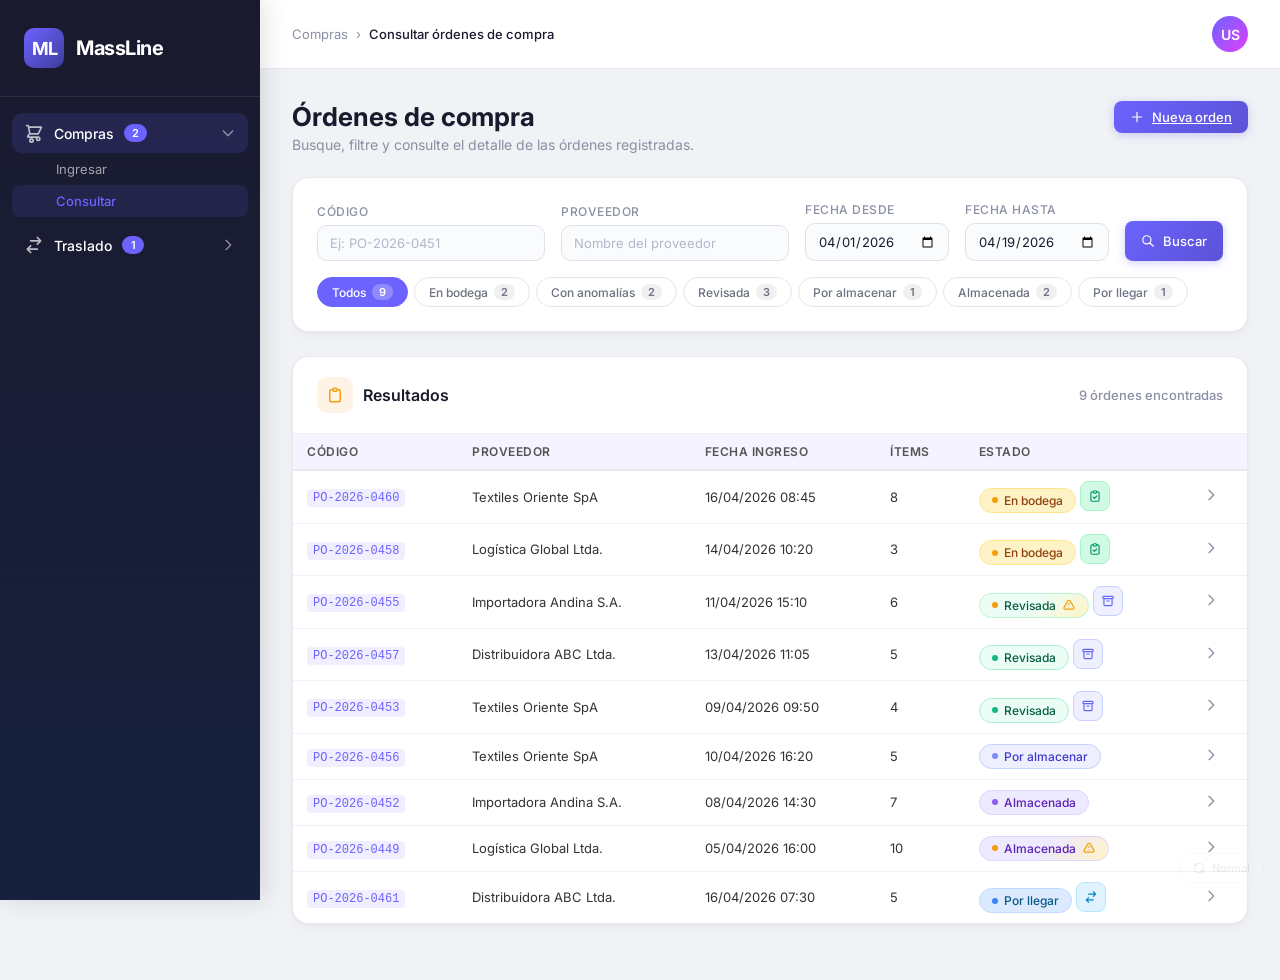
==== index.html @ 5949296c "historial y pequeñas actualizaciones" ====
﻿<!DOCTYPE html>
<html lang="es">
<head>
  <meta charset="UTF-8">
  <meta name="viewport" content="width=device-width, initial-scale=1.0">
  <title>MassLine — Consultar órdenes de compra</title>
  <link href="https://fonts.googleapis.com/css2?family=Inter:wght@400;500;600;700&display=swap" rel="stylesheet">
  <link rel="stylesheet" href="css/styles.css">
</head>
<body>

  <!-- ===== Sidebar ===== -->
  <aside class="sidebar">
    <div class="sidebar-logo">
      <div class="logo-icon">ML</div>
      <span class="logo-text">MassLine</span>
    </div>
    <nav class="sidebar-nav">
      <div class="nav-section open">
        <div class="nav-section-header active" onclick="toggleSection(this)">
          <div class="nav-section-left">
            <svg class="nav-icon" fill="none" stroke="currentColor" viewBox="0 0 24 24">
              <path stroke-linecap="round" stroke-linejoin="round" stroke-width="2"
                    d="M3 3h2l.4 2M7 13h10l4-8H5.4M7 13L5.4 5M7 13l-2.293 2.293c-.63.63-.184 1.707.707 1.707H17m0 0a2 2 0 100 4 2 2 0 000-4zm-8 2a2 2 0 100 4 2 2 0 000-4z"/>
            </svg>
            <span class="nav-label">Compras</span>
            <span class="nav-badge">2</span>
          </div>
          <svg class="nav-chevron" fill="none" stroke="currentColor" viewBox="0 0 24 24">
            <path stroke-linecap="round" stroke-linejoin="round" stroke-width="2" d="M9 5l7 7-7 7"/>
          </svg>
        </div>
        <div class="nav-submenu">
          <a href="ingreso_orden.html">Ingresar</a>
          <a href="index.html" class="active">Consultar</a>
        </div>
      </div>
      <div class="nav-section">
        <div class="nav-section-header" onclick="toggleSection(this)">
          <div class="nav-section-left">
            <svg class="nav-icon" fill="none" stroke="currentColor" viewBox="0 0 24 24">
              <path stroke-linecap="round" stroke-linejoin="round" stroke-width="2"
                    d="M8 7h12m0 0l-4-4m4 4l-4 4m0 6H4m0 0l4 4m-4-4l4-4"/>
            </svg>
            <span class="nav-label">Traslado</span>
            <span class="nav-badge">1</span>
          </div>
          <svg class="nav-chevron" fill="none" stroke="currentColor" viewBox="0 0 24 24">
            <path stroke-linecap="round" stroke-linejoin="round" stroke-width="2" d="M9 5l7 7-7 7"/>
          </svg>
        </div>
        <div class="nav-submenu">
          <a href="#">Crear</a>
          <a href="#">Consultar</a>
        </div>
      </div>
    </nav>
  </aside>

  <!-- ===== Main ===== -->
  <div class="main">
    <header class="topbar">
      <div class="breadcrumb">
        <a href="#">Compras</a>
        <span>›</span>
        <span class="current">Consultar órdenes de compra</span>
      </div>
      <div class="topbar-actions">
        <div class="avatar" title="Usuario">US</div>
      </div>
    </header>

    <div class="page-content">
      <div id="viewList">
        <div class="page-header">
          <div>
            <h1 class="page-title">Órdenes de compra</h1>
            <p class="page-subtitle">Busque, filtre y consulte el detalle de las órdenes registradas.</p>
          </div>
          <div class="page-header-actions">
            <a href="ingreso_orden.html" class="btn btn-primary btn-sm">
              <svg width="14" height="14" fill="none" stroke="currentColor" viewBox="0 0 24 24">
                <path stroke-linecap="round" stroke-linejoin="round" stroke-width="2" d="M12 4v16m8-8H4"/>
              </svg>
              Nueva orden
            </a>
          </div>
        </div>

        <!-- Búsqueda y filtros -->
        <div class="card">
          <div class="card-body">
            <div class="search-row">
              <div class="filter-group">
                <label class="filter-label">Código</label>
                <input type="text" class="filter-input" placeholder="Ej: PO-2026-0451">
              </div>
              <div class="filter-group">
                <label class="filter-label">Proveedor</label>
                <input type="text" class="filter-input" placeholder="Nombre del proveedor">
              </div>
              <div class="filter-group">
                <label class="filter-label">Fecha desde</label>
                <input type="date" class="filter-input" value="2026-04-01">
              </div>
              <div class="filter-group">
                <label class="filter-label">Fecha hasta</label>
                <input type="date" class="filter-input" value="2026-04-19">
              </div>
              <button class="btn btn-primary btn-sm" style="height:40px;">
                <svg width="14" height="14" fill="none" stroke="currentColor" viewBox="0 0 24 24">
                  <path stroke-linecap="round" stroke-linejoin="round" stroke-width="2" d="M21 21l-6-6m2-5a7 7 0 11-14 0 7 7 0 0114 0z"/>
                </svg>
                Buscar
              </button>
            </div>

            <!-- Filtros por estado -->
            <div class="estado-tabs">
              <button class="estado-tab active" onclick="setTab(this)">
                Todos <span class="tab-count">9</span>
              </button>
              <button class="estado-tab" onclick="setTab(this)">
                En bodega <span class="tab-count">2</span>
              </button>
              <button class="estado-tab" onclick="setTab(this)">
                Con anomalías <span class="tab-count">2</span>
              </button>
              <button class="estado-tab" onclick="setTab(this)">
                Revisada <span class="tab-count">3</span>
              </button>
              <button class="estado-tab" onclick="setTab(this)">
                Por almacenar <span class="tab-count">1</span>
              </button>
              <button class="estado-tab" onclick="setTab(this)">
                Almacenada <span class="tab-count">2</span>
              </button>
              <button class="estado-tab" onclick="setTab(this)">
                Por llegar <span class="tab-count">1</span>
              </button>
            </div>
          </div>
        </div>

        <!-- Tabla de órdenes (flujo normal) -->
        <div class="card" id="ordersTableCard">
          <div class="card-header">
            <div class="card-header-icon list">
              <svg width="18" height="18" fill="none" stroke="currentColor" viewBox="0 0 24 24">
                <path stroke-linecap="round" stroke-linejoin="round" stroke-width="2" d="M9 5H7a2 2 0 00-2 2v12a2 2 0 002 2h10a2 2 0 002-2V7a2 2 0 00-2-2h-2M9 5a2 2 0 002 2h2a2 2 0 002-2M9 5a2 2 0 012-2h2a2 2 0 012 2"/>
              </svg>
            </div>
            <h2>Resultados</h2>
            <span class="card-header-right">9 órdenes encontradas</span>
          </div>
          <div class="card-body" style="padding:0;">
            <div class="table-wrapper" style="border:none; border-radius:0;">
              <table class="data-table">
                <thead>
                  <tr>
                    <th>Código</th>
                    <th>Proveedor</th>
                    <th>Fecha ingreso</th>
                    <th>Ítems</th>
                    <th>Estado</th>
                    <th></th>
                  </tr>
                </thead>
                <tbody>
                  <!-- Prioridad 1: En bodega sin revisar -->
                  <tr onclick="goToDetail('PO-2026-0460','Textiles Oriente SpA','16/04/2026 08:45','en-bodega','En bodega','','','','','Externa')">
                    <td><code>PO-2026-0460</code></td>
                    <td>Textiles Oriente SpA</td>
                    <td>16/04/2026 08:45</td>
                    <td>8</td>
                    <td><span class="status-badge en-bodega"><span class="dot"></span> En bodega</span> <button class="btn-review" onclick="event.stopPropagation(); startReview('PO-2026-0460','Textiles Oriente SpA','8')"><svg width="14" height="14" fill="none" stroke="currentColor" viewBox="0 0 24 24"><path stroke-linecap="round" stroke-linejoin="round" stroke-width="2" d="M9 5H7a2 2 0 00-2 2v12a2 2 0 002 2h10a2 2 0 002-2V7a2 2 0 00-2-2h-2M9 5a2 2 0 002 2h2a2 2 0 002-2M9 5a2 2 0 012-2h2a2 2 0 012 2m-6 9l2 2 4-4"/></svg></button></td>
                    <td>
                      <svg width="16" height="16" fill="none" stroke="#8b8fa3" viewBox="0 0 24 24"><path stroke-linecap="round" stroke-linejoin="round" stroke-width="2" d="M9 5l7 7-7 7"/></svg>
                    </td>
                  </tr>
                  <tr onclick="goToDetail('PO-2026-0458','Logística Global Ltda.','14/04/2026 10:20','en-bodega','En bodega','','','','','Local')">
                    <td><code>PO-2026-0458</code></td>
                    <td>Logística Global Ltda.</td>
                    <td>14/04/2026 10:20</td>
                    <td>3</td>
                    <td><span class="status-badge en-bodega"><span class="dot"></span> En bodega</span> <button class="btn-review" onclick="event.stopPropagation(); startReview('PO-2026-0458','Logística Global Ltda.','3')"><svg width="14" height="14" fill="none" stroke="currentColor" viewBox="0 0 24 24"><path stroke-linecap="round" stroke-linejoin="round" stroke-width="2" d="M9 5H7a2 2 0 00-2 2v12a2 2 0 002 2h10a2 2 0 002-2V7a2 2 0 00-2-2h-2M9 5a2 2 0 002 2h2a2 2 0 002-2M9 5a2 2 0 012-2h2a2 2 0 012 2m-6 9l2 2 4-4"/></svg></button></td>
                    <td>
                      <svg width="16" height="16" fill="none" stroke="#8b8fa3" viewBox="0 0 24 24"><path stroke-linecap="round" stroke-linejoin="round" stroke-width="2" d="M9 5l7 7-7 7"/></svg>
                    </td>
                  </tr>
                  <!-- Prioridad 2: Revisada con anomalías -->
                  <tr onclick="goToDetail('PO-2026-0455','Importadora Andina S.A.','11/04/2026 15:10','revisada-anomalia','Revisada','Ana López','12/04/2026 10:40','','','Local')">
                    <td><code>PO-2026-0455</code></td>
                    <td>Importadora Andina S.A.</td>
                    <td>11/04/2026 15:10</td>
                    <td>6</td>
                    <td><span class="status-badge revisada-anomalia"><span class="dot"></span> Revisada <svg class="warning-icon" fill="none" stroke="currentColor" viewBox="0 0 24 24"><path stroke-linecap="round" stroke-linejoin="round" stroke-width="2" d="M12 9v2m0 4h.01m-6.938 4h13.856c1.54 0 2.502-1.667 1.732-2.5L13.732 4.5c-.77-.833-2.694-.833-3.464 0L3.34 16.5c-.77.833.192 2.5 1.732 2.5z"/></svg></span> <button class="btn-store" onclick="event.stopPropagation(); openStorageModal('PO-2026-0455','Importadora Andina S.A.','6','Local')"><svg width="14" height="14" fill="none" stroke="currentColor" viewBox="0 0 24 24"><path stroke-linecap="round" stroke-linejoin="round" stroke-width="2" d="M5 8h14M5 8a2 2 0 110-4h14a2 2 0 110 4M5 8v10a2 2 0 002 2h10a2 2 0 002-2V8m-9 4h4"/></svg></button></td>
                    <td>
                      <svg width="16" height="16" fill="none" stroke="#8b8fa3" viewBox="0 0 24 24"><path stroke-linecap="round" stroke-linejoin="round" stroke-width="2" d="M9 5l7 7-7 7"/></svg>
                    </td>
                  </tr>
                  <!-- Prioridad 3: Revisada -->
                  <tr onclick="goToDetail('PO-2026-0457','Distribuidora ABC Ltda.','13/04/2026 11:05','revisada','Revisada','Carlos Méndez','14/04/2026 09:30','','','Local')">
                    <td><code>PO-2026-0457</code></td>
                    <td>Distribuidora ABC Ltda.</td>
                    <td>13/04/2026 11:05</td>
                    <td>5</td>
                    <td><span class="status-badge revisada"><span class="dot"></span> Revisada</span> <button class="btn-store" onclick="event.stopPropagation(); openStorageModal('PO-2026-0457','Distribuidora ABC Ltda.','5','Local')"><svg width="14" height="14" fill="none" stroke="currentColor" viewBox="0 0 24 24"><path stroke-linecap="round" stroke-linejoin="round" stroke-width="2" d="M5 8h14M5 8a2 2 0 110-4h14a2 2 0 110 4M5 8v10a2 2 0 002 2h10a2 2 0 002-2V8m-9 4h4"/></svg></button></td>
                    <td>
                      <svg width="16" height="16" fill="none" stroke="#8b8fa3" viewBox="0 0 24 24"><path stroke-linecap="round" stroke-linejoin="round" stroke-width="2" d="M9 5l7 7-7 7"/></svg>
                    </td>
                  </tr>
                  <tr onclick="goToDetail('PO-2026-0453','Textiles Oriente SpA','09/04/2026 09:50','revisada','Revisada','Ana López','10/04/2026 14:15','','','Externa')">
                    <td><code>PO-2026-0453</code></td>
                    <td>Textiles Oriente SpA</td>
                    <td>09/04/2026 09:50</td>
                    <td>4</td>
                    <td><span class="status-badge revisada"><span class="dot"></span> Revisada</span> <button class="btn-store" onclick="event.stopPropagation(); openStorageModal('PO-2026-0453','Textiles Oriente SpA','4','Externa')"><svg width="14" height="14" fill="none" stroke="currentColor" viewBox="0 0 24 24"><path stroke-linecap="round" stroke-linejoin="round" stroke-width="2" d="M5 8h14M5 8a2 2 0 110-4h14a2 2 0 110 4M5 8v10a2 2 0 002 2h10a2 2 0 002-2V8m-9 4h4"/></svg></button></td>
                    <td>
                      <svg width="16" height="16" fill="none" stroke="#8b8fa3" viewBox="0 0 24 24"><path stroke-linecap="round" stroke-linejoin="round" stroke-width="2" d="M9 5l7 7-7 7"/></svg>
                    </td>
                  </tr>
                  <!-- Prioridad 3.5: Por almacenar -->
                  <tr onclick="goToDetail('PO-2026-0456','Textiles Oriente SpA','10/04/2026 16:20','por-almacenar','Por almacenar','Carlos Méndez','11/04/2026 09:00','Carlos Méndez','12/04/2026 10:30','Externa')">
                    <td><code>PO-2026-0456</code></td>
                    <td>Textiles Oriente SpA</td>
                    <td>10/04/2026 16:20</td>
                    <td>5</td>
                    <td><span class="status-badge por-almacenar"><span class="dot"></span> Por almacenar</span></td>
                    <td>
                      <svg width="16" height="16" fill="none" stroke="#8b8fa3" viewBox="0 0 24 24"><path stroke-linecap="round" stroke-linejoin="round" stroke-width="2" d="M9 5l7 7-7 7"/></svg>
                    </td>
                  </tr>
                  <!-- Prioridad 4: Almacenada -->
                  <tr onclick="goToDetail('PO-2026-0452','Importadora Andina S.A.','08/04/2026 14:30','almacenada','Almacenada','Carlos Méndez','09/04/2026 11:00','Carlos Méndez','10/04/2026 15:00','Externa')">
                    <td><code>PO-2026-0452</code></td>
                    <td>Importadora Andina S.A.</td>
                    <td>08/04/2026 14:30</td>
                    <td>7</td>
                    <td><span class="status-badge almacenada"><span class="dot"></span> Almacenada</span></td>
                    <td>
                      <svg width="16" height="16" fill="none" stroke="#8b8fa3" viewBox="0 0 24 24"><path stroke-linecap="round" stroke-linejoin="round" stroke-width="2" d="M9 5l7 7-7 7"/></svg>
                    </td>
                  </tr>
                  <tr onclick="goToDetail('PO-2026-0449','Logística Global Ltda.','05/04/2026 16:00','almacenada-anomalia','Almacenada','Ana López','06/04/2026 16:45','Ana López','07/04/2026 11:20','Local')">
                    <td><code>PO-2026-0449</code></td>
                    <td>Logística Global Ltda.</td>
                    <td>05/04/2026 16:00</td>
                    <td>10</td>
                    <td><span class="status-badge almacenada-anomalia"><span class="dot"></span> Almacenada <svg class="warning-icon" fill="none" stroke="currentColor" viewBox="0 0 24 24"><path stroke-linecap="round" stroke-linejoin="round" stroke-width="2" d="M12 9v2m0 4h.01m-6.938 4h13.856c1.54 0 2.502-1.667 1.732-2.5L13.732 4.5c-.77-.833-2.694-.833-3.464 0L3.34 16.5c-.77.833.192 2.5 1.732 2.5z"/></svg></span></td>
                    <td>
                      <svg width="16" height="16" fill="none" stroke="#8b8fa3" viewBox="0 0 24 24"><path stroke-linecap="round" stroke-linejoin="round" stroke-width="2" d="M9 5l7 7-7 7"/></svg>
                    </td>
                  </tr>
                  <!-- Por llegar (más baja prioridad) -->
                  <tr onclick="goToDetail('PO-2026-0461','Distribuidora ABC Ltda.','16/04/2026 07:30','ingresada','Por llegar','','','','','Local')">
                    <td><code>PO-2026-0461</code></td>
                    <td>Distribuidora ABC Ltda.</td>
                    <td>16/04/2026 07:30</td>
                    <td>5</td>
                    <td><span class="status-badge ingresada"><span class="dot"></span> Por llegar</span> <button class="btn-arrival" onclick="event.stopPropagation(); openArrivalModal('PO-2026-0461','Distribuidora ABC Ltda.','5')"><svg width="14" height="14" fill="none" stroke="currentColor" viewBox="0 0 24 24"><path stroke-linecap="round" stroke-linejoin="round" stroke-width="2" d="M8 7h12m0 0l-4-4m4 4l-4 4m0 6H4m0 0l4 4m-4-4l4-4"/></svg></button></td>
                    <td>
                      <svg width="16" height="16" fill="none" stroke="#8b8fa3" viewBox="0 0 24 24"><path stroke-linecap="round" stroke-linejoin="round" stroke-width="2" d="M9 5l7 7-7 7"/></svg>
                    </td>
                  </tr>
                </tbody>
              </table>
            </div>
          </div>
        </div>

        <!-- Estado vacío: No encontrada (flujo alterno 1) -->
        <div class="card" id="notFoundCard" style="display:none;">
          <div class="card-body">
            <div class="empty-state">
              <div class="empty-state-icon warning">
                <svg fill="none" stroke="currentColor" viewBox="0 0 24 24">
                  <path stroke-linecap="round" stroke-linejoin="round" stroke-width="2" d="M21 21l-6-6m2-5a7 7 0 11-14 0 7 7 0 0114 0z"/>
                </svg>
              </div>
              <h3>Orden de compra no encontrada</h3>
              <p>No se encontró ninguna orden de compra que coincida con los criterios de búsqueda ingresados. Verifique el código, proveedor o fecha e intente nuevamente.</p>
            </div>
          </div>
        </div>

        <!-- Estado vacío: Sin órdenes (flujo alterno 2) -->
        <div class="card" id="noOrdersCard" style="display:none;">
          <div class="card-body">
            <div class="empty-state">
              <div class="empty-state-icon">
                <svg fill="none" stroke="currentColor" viewBox="0 0 24 24">
                  <path stroke-linecap="round" stroke-linejoin="round" stroke-width="2" d="M9 5H7a2 2 0 00-2 2v12a2 2 0 002 2h10a2 2 0 002-2V7a2 2 0 00-2-2h-2M9 5a2 2 0 002 2h2a2 2 0 002-2M9 5a2 2 0 012-2h2a2 2 0 012 2"/>
                </svg>
              </div>
              <h3>No hay órdenes de compra disponibles</h3>
              <p>Aún no se han registrado órdenes de compra en el sistema. Ingrese una nueva orden para comenzar.</p>
            </div>
          </div>
        </div>

      </div>
    </div>
  </div>

  <!-- Modal: Registrar llegada a bodega -->
  <div class="modal-overlay" id="arrivalModal">
    <div class="modal">
      <div class="modal-header">
        <div class="modal-header-icon">
          <svg width="20" height="20" fill="none" stroke="currentColor" viewBox="0 0 24 24"><path stroke-linecap="round" stroke-linejoin="round" stroke-width="2" d="M8 7h12m0 0l-4-4m4 4l-4 4m0 6H4m0 0l4 4m-4-4l4-4"/></svg>
        </div>
        <div>
          <h3>Registrar llegada a bodega</h3>
          <p>Confirmar la recepción de la orden de compra</p>
        </div>
        <button class="modal-close" onclick="closeArrivalModal()">
          <svg width="18" height="18" fill="none" stroke="currentColor" viewBox="0 0 24 24"><path stroke-linecap="round" stroke-linejoin="round" stroke-width="2" d="M6 18L18 6M6 6l12 12"/></svg>
        </button>
      </div>
      <div class="modal-body">
        <div class="modal-summary">
          <div class="modal-summary-row">
            <span class="modal-summary-label">Orden</span>
            <span class="modal-summary-value" id="modalOrderCode">PO-2026-0461</span>
          </div>
          <div class="modal-summary-row">
            <span class="modal-summary-label">Proveedor</span>
            <span class="modal-summary-value" id="modalOrderProveedor">Distribuidora ABC Ltda.</span>
          </div>
          <div class="modal-summary-row">
            <span class="modal-summary-label">Ítems</span>
            <span class="modal-summary-value" id="modalOrderItems">5</span>
          </div>
        </div>
        <div class="modal-form-row">
          <div class="modal-form-group">
            <label class="modal-form-label">Fecha de llegada</label>
            <input type="text" class="modal-form-input" id="modalFecha" value="17/04/2026" readonly>
          </div>
          <div class="modal-form-group">
            <label class="modal-form-label">Hora</label>
            <input type="text" class="modal-form-input" id="modalHora" value="09:15" readonly>
          </div>
        </div>
        <div class="modal-form-group" style="margin-top:14px;">
          <label class="modal-form-label">Recibido por</label>
          <input type="text" class="modal-form-input" id="modalRecibidoPor" value="Usuario Sistema" readonly>
        </div>
      </div>
      <div class="modal-footer">
        <button class="btn-modal-cancel" onclick="closeArrivalModal()">Cancelar</button>
        <button class="btn-modal-confirm" onclick="confirmArrival()">
          <svg width="16" height="16" fill="none" stroke="currentColor" viewBox="0 0 24 24"><path stroke-linecap="round" stroke-linejoin="round" stroke-width="2" d="M5 13l4 4L19 7"/></svg>
          Confirmar llegada
        </button>
      </div>
    </div>
  </div>

  <!-- Modal: Confirmar almacenamiento -->
  <div class="modal-overlay" id="storageModal">
    <div class="modal">
      <div class="modal-header">
        <div class="modal-header-icon" style="background: linear-gradient(135deg, rgba(129,140,248,0.15), rgba(99,102,241,0.15)); color:#6366f1;">
          <svg width="20" height="20" fill="none" stroke="currentColor" viewBox="0 0 24 24"><path stroke-linecap="round" stroke-linejoin="round" stroke-width="2" d="M5 8h14M5 8a2 2 0 110-4h14a2 2 0 110 4M5 8v10a2 2 0 002 2h10a2 2 0 002-2V8m-9 4h4"/></svg>
        </div>
        <div>
          <h3>Confirmar almacenamiento</h3>
          <p>Revisar posiciones recomendadas y confirmar</p>
        </div>
        <button class="modal-close" onclick="closeStorageModal()">
          <svg width="18" height="18" fill="none" stroke="currentColor" viewBox="0 0 24 24"><path stroke-linecap="round" stroke-linejoin="round" stroke-width="2" d="M6 18L18 6M6 6l12 12"/></svg>
        </button>
      </div>
      <div class="modal-body">
        <div class="modal-summary">
          <div class="modal-summary-row">
            <span class="modal-summary-label">Orden</span>
            <span class="modal-summary-value" id="storageModalCode">—</span>
          </div>
          <div class="modal-summary-row">
            <span class="modal-summary-label">Proveedor</span>
            <span class="modal-summary-value" id="storageModalProveedor">—</span>
          </div>
          <div class="modal-summary-row">
            <span class="modal-summary-label">Tipo</span>
            <span class="modal-summary-value" id="storageModalTipo">—</span>
          </div>
          <div class="modal-summary-row">
            <span class="modal-summary-label">Ítems</span>
            <span class="modal-summary-value" id="storageModalItems">—</span>
          </div>
        </div>
        <div id="storageAnomaliesSection" style="display:none;"></div>
        <div class="storage-products" id="storageProductsList"></div>
      </div>
      <div class="modal-footer">
        <button class="btn-modal-cancel" onclick="closeStorageModal()">Cancelar</button>
        <button class="btn-modal-confirm" style="background: linear-gradient(135deg, #818cf8, #6366f1);" onclick="confirmStorage()">
          <svg width="16" height="16" fill="none" stroke="currentColor" viewBox="0 0 24 24"><path stroke-linecap="round" stroke-linejoin="round" stroke-width="2" d="M5 13l4 4L19 7"/></svg>
          Confirmar almacenamiento
        </button>
      </div>
    </div>
  </div>

  <!-- Photo lightbox -->
  <div class="photo-lightbox" id="photoLightbox" onclick="closePhotoLightbox()">
    <button class="photo-lightbox-close" onclick="closePhotoLightbox()">
      <svg width="20" height="20" fill="none" stroke="currentColor" viewBox="0 0 24 24"><path stroke-linecap="round" stroke-linejoin="round" stroke-width="2" d="M6 18L18 6M6 6l12 12"/></svg>
    </button>
    <img id="lightboxImg" src="" alt="Evidencia fotográfica" onclick="event.stopPropagation()">
  </div>

  <!-- Toast notification -->
  <div class="toast" id="arrivalToast">
    <div class="toast-icon">
      <svg width="18" height="18" fill="none" stroke="currentColor" viewBox="0 0 24 24"><path stroke-linecap="round" stroke-linejoin="round" stroke-width="2" d="M5 13l4 4L19 7"/></svg>
    </div>
    <div class="toast-content">
      <div class="toast-title">Llegada registrada</div>
      <div class="toast-message" id="toastMessage">La orden PO-2026-0461 fue registrada en bodega.</div>
    </div>
    <button class="toast-close" onclick="hideToast()">
      <svg width="14" height="14" fill="none" stroke="currentColor" viewBox="0 0 24 24"><path stroke-linecap="round" stroke-linejoin="round" stroke-width="2" d="M6 18L18 6M6 6l12 12"/></svg>
    </button>
  </div>

  <script src="js/data.js"></script>
  <script src="js/shared.js"></script>
  <script src="js/consulta_orden.js"></script>

  <!-- Botón oculto para alternar modo de simulación -->
  <button class="toggle-error-mode" id="btnToggleMode" onclick="toggleSimMode()" title="Modo: Normal (clic para cambiar)">
    <svg width="14" height="14" fill="none" stroke="currentColor" viewBox="0 0 24 24">
      <path stroke-linecap="round" stroke-linejoin="round" stroke-width="2" d="M4 4v5h.582m15.356 2A8.001 8.001 0 004.582 9m0 0H9m11 11v-5h-.581m0 0a8.003 8.003 0 01-15.357-2m15.357 2H15"/>
    </svg>
    <span class="mode-label">Normal</span>
  </button>
</body>
</html>
---- css/styles.css ----
/* ===== MassLine — Estilos compartidos ===== */

/* ===== Reset & Base ===== */
*,
*::before,
*::after {
    margin: 0;
    padding: 0;
    box-sizing: border-box;
}

body {
    font-family: 'Inter', system-ui, -apple-system, sans-serif;
    background: #f0f2f5;
    color: #1a1a2e;
    min-height: 100vh;
    display: flex;
}

/* ===== Sidebar ===== */
.sidebar {
    width: 260px;
    background: linear-gradient(180deg, #1a1a2e 0%, #16213e 100%);
    color: #fff;
    display: flex;
    flex-direction: column;
    min-height: 100vh;
    position: fixed;
    left: 0;
    top: 0;
    bottom: 0;
    z-index: 100;
    box-shadow: 4px 0 24px rgba(0, 0, 0, 0.12);
}

.sidebar-logo {
    padding: 28px 24px;
    border-bottom: 1px solid rgba(255, 255, 255, 0.08);
    display: flex;
    align-items: center;
    gap: 12px;
}

.sidebar-logo .logo-icon {
    width: 40px;
    height: 40px;
    background: linear-gradient(135deg, #6c63ff, #3f3d9e);
    border-radius: 10px;
    display: flex;
    align-items: center;
    justify-content: center;
    font-weight: 700;
    font-size: 18px;
    letter-spacing: -1px;
}

.sidebar-logo .logo-text {
    font-size: 20px;
    font-weight: 700;
    letter-spacing: -0.5px;
}

.sidebar-nav {
    flex: 1;
    padding: 16px 12px;
    overflow-y: auto;
}

.nav-section {
    margin-bottom: 8px;
}

.nav-section-header {
    display: flex;
    align-items: center;
    justify-content: space-between;
    padding: 10px 12px;
    border-radius: 10px;
    cursor: pointer;
    transition: background 0.2s;
    user-select: none;
}

.nav-section-header:hover {
    background: rgba(255, 255, 255, 0.06);
}

.nav-section-header.active {
    background: rgba(108, 99, 255, 0.15);
}

.nav-section-left {
    display: flex;
    align-items: center;
    gap: 10px;
}

.nav-icon {
    width: 20px;
    height: 20px;
    opacity: 0.7;
}

.nav-label {
    font-size: 14px;
    font-weight: 500;
}

.nav-badge {
    background: #6c63ff;
    color: #fff;
    font-size: 11px;
    font-weight: 600;
    padding: 2px 8px;
    border-radius: 12px;
    min-width: 22px;
    text-align: center;
}

.nav-chevron {
    width: 16px;
    height: 16px;
    transition: transform 0.3s ease;
    opacity: 0.5;
}

.nav-section.open .nav-chevron {
    transform: rotate(90deg);
}

.nav-submenu {
    max-height: 0;
    overflow: hidden;
    transition: max-height 0.3s ease;
}

.nav-section.open .nav-submenu {
    max-height: 200px;
}

.nav-submenu a {
    display: block;
    padding: 8px 12px 8px 44px;
    color: rgba(255, 255, 255, 0.6);
    text-decoration: none;
    font-size: 13px;
    border-radius: 8px;
    transition: all 0.2s;
}

.nav-submenu a:hover,
.nav-submenu a.active {
    color: #fff;
    background: rgba(108, 99, 255, 0.12);
}

.nav-submenu a.active {
    color: #6c63ff;
    font-weight: 500;
}

/* ===== Main Content ===== */
.main {
    margin-left: 260px;
    flex: 1;
    min-height: 100vh;
    display: flex;
    flex-direction: column;
}

/* ===== Top Bar ===== */
.topbar {
    background: #fff;
    padding: 16px 32px;
    display: flex;
    align-items: center;
    justify-content: space-between;
    border-bottom: 1px solid #e8e8ef;
    position: sticky;
    top: 0;
    z-index: 50;
}

.breadcrumb {
    display: flex;
    align-items: center;
    gap: 8px;
    font-size: 13px;
    color: #8b8fa3;
}

.breadcrumb a {
    color: #8b8fa3;
    text-decoration: none;
    transition: color 0.2s;
}

.breadcrumb a:hover {
    color: #6c63ff;
}

.breadcrumb .current {
    color: #1a1a2e;
    font-weight: 500;
}

.topbar-actions {
    display: flex;
    align-items: center;
    gap: 12px;
}

.avatar {
    width: 36px;
    height: 36px;
    border-radius: 50%;
    background: linear-gradient(135deg, #6c63ff, #e040fb);
    display: flex;
    align-items: center;
    justify-content: center;
    font-size: 14px;
    font-weight: 600;
    color: #fff;
    cursor: pointer;
}

/* ===== Page Content ===== */
.page-content {
    flex: 1;
    padding: 32px;
    max-width: 1100px;
    width: 100%;
}

.page-header {
    display: flex;
    align-items: flex-start;
    justify-content: space-between;
    margin-bottom: 24px;
}

.page-header-actions {
    display: flex;
    gap: 8px;
}

.page-title {
    font-size: 26px;
    font-weight: 700;
    color: #1a1a2e;
    margin-bottom: 4px;
}

.page-subtitle {
    font-size: 14px;
    color: #8b8fa3;
}

.page-content-narrow {
    max-width: 900px;
}

.page-content-narrow .page-subtitle {
    margin-bottom: 32px;
}

/* ===== Card ===== */
.card {
    background: #fff;
    border-radius: 16px;
    box-shadow: 0 1px 3px rgba(0, 0, 0, 0.04), 0 4px 12px rgba(0, 0, 0, 0.03);
    border: 1px solid #e8e8ef;
    margin-bottom: 24px;
    overflow: hidden;
}

.card-header {
    padding: 20px 24px;
    border-bottom: 1px solid #f0f0f5;
    display: flex;
    align-items: center;
    gap: 10px;
}

.card-header-icon {
    width: 36px;
    height: 36px;
    border-radius: 10px;
    display: flex;
    align-items: center;
    justify-content: center;
    font-size: 18px;
}

.card-header-icon.search {
    background: #eef0ff;
    color: #6c63ff;
}

.card-header-icon.list {
    background: #fff3e6;
    ;
    color: #f59e0b;
}

.card-header-icon.detail {
    background: #eef0ff;
    color: #6c63ff;
}

.card-header-icon.info {
    background: #eef0ff;
    color: #6c63ff;
}

.card-header-icon.docs {
    background: #fff3e6;
    color: #f59e0b;
}

.card-header-icon.email {
    background: #e8f5e9;
    color: #4caf50;
}

.card-header h2 {
    font-size: 16px;
    font-weight: 600;
    color: #1a1a2e;
}

.card-header-right {
    margin-left: auto;
    font-size: 13px;
    color: #8b8fa3;
    font-weight: 500;
}

.card-body {
    padding: 24px;
}

/* ===== Buttons ===== */
.btn {
    padding: 10px 24px;
    border-radius: 10px;
    font-size: 14px;
    font-weight: 500;
    font-family: inherit;
    cursor: pointer;
    transition: all 0.2s;
    border: none;
    display: inline-flex;
    align-items: center;
    gap: 8px;
}

.btn-secondary {
    background: #f0f0f5;
    color: #4a4a68;
}

.btn-secondary:hover {
    background: #e4e4ec;
}

.btn-primary {
    background: linear-gradient(135deg, #6c63ff, #5a52d5);
    color: #fff;
    box-shadow: 0 2px 8px rgba(108, 99, 255, 0.3);
}

.btn-primary:hover {
    background: linear-gradient(135deg, #5a52d5, #4840b0);
    box-shadow: 0 4px 16px rgba(108, 99, 255, 0.4);
    transform: translateY(-1px);
}

.btn-primary:active {
    transform: translateY(0);
}

.btn-primary:disabled {
    background: #c4c4d4;
    box-shadow: none;
    cursor: not-allowed;
    transform: none;
}

.btn-primary:disabled:hover {
    background: #c4c4d4;
    box-shadow: none;
    transform: none;
}

.btn-sm {
    padding: 8px 16px;
    font-size: 13px;
    border-radius: 8px;
}

/* ===== Search/Filters (consulta) ===== */
.search-row {
    display: grid;
    grid-template-columns: 1.2fr 1.2fr 1fr 1fr auto;
    gap: 16px;
    align-items: end;
}

.filter-group {
    display: flex;
    flex-direction: column;
    gap: 6px;
}

.filter-label {
    font-size: 12px;
    font-weight: 500;
    color: #8b8fa3;
    text-transform: uppercase;
    letter-spacing: 0.5px;
}

.filter-input {
    padding: 9px 12px;
    border: 1.5px solid #dfe1e8;
    border-radius: 10px;
    font-size: 13px;
    font-family: inherit;
    color: #1a1a2e;
    background: #fafbfd;
    transition: all 0.2s;
    outline: none;
}

.filter-input:hover {
    border-color: #b4b7c9;
}

.filter-input:focus {
    border-color: #6c63ff;
    background: #fff;
    box-shadow: 0 0 0 3px rgba(108, 99, 255, 0.1);
}

.filter-input::placeholder {
    color: #b4b7c9;
}

/* ===== Estado Tabs ===== */
.estado-tabs {
    display: flex;
    gap: 6px;
    margin-top: 16px;
    flex-wrap: wrap;
}

.estado-tab {
    padding: 6px 14px;
    border-radius: 8px;
    border: 1.5px solid #e4e4ec;
    border-radius: 20px;
    background: #fff;
    font-size: 12px;
    font-weight: 500;
    color: #6b7280;
    cursor: pointer;
    transition: all 0.2s;
    font-family: inherit;
    display: inline-flex;
    align-items: center;
    gap: 6px;
}

.estado-tab:hover {
    border-color: #6c63ff;
    color: #6c63ff;
}

.estado-tab.active {
    background: #6c63ff;
    color: #fff;
    border-color: #6c63ff;
}

.tab-count {
    font-size: 11px;
    font-weight: 600;
    background: rgba(0, 0, 0, 0.06);
    padding: 1px 7px;
    border-radius: 10px;
}

.estado-tab.active .tab-count {
    background: rgba(255, 255, 255, 0.25);
}

/* ===== Data Table ===== */
.table-wrapper {
    overflow-x: auto;
    border-radius: 8px;
    border: 1px solid #e8e8f0;
}

.data-table {
    width: 100%;
    border-collapse: collapse;
    font-size: 13px;
}

.data-table thead {
    background: #f4f3ff;
}

.data-table th {
    padding: 10px 14px;
    text-align: left;
    font-weight: 600;
    color: #555;
    font-size: 12px;
    text-transform: uppercase;
    letter-spacing: 0.5px;
    border-bottom: 2px solid #e8e8f0;
}

.data-table td {
    padding: 10px 14px;
    color: #333;
    border-bottom: 1px solid #f0f0f5;
}

.data-table tbody tr:hover {
    background: #fafaff;
}

.data-table tbody tr:last-child td {
    border-bottom: none;
}

.data-table code {
    background: #f0eeff;
    padding: 2px 6px;
    border-radius: 4px;
    font-size: 12px;
    color: #6c63ff;
}

.data-table code.code-ml {
    background: #fef2f2;
    color: #e11d48;
}

#ordersTableCard .data-table tbody tr {
    cursor: pointer;
    transition: background 0.15s;
}

#ordersTableCard .data-table tbody tr:hover {
    background: #f5f4ff;
}

/* ===== Status Badges ===== */
.status-badge {
    display: inline-flex;
    align-items: center;
    gap: 6px;
    padding: 4px 12px;
    border-radius: 20px;
    font-size: 12px;
    font-weight: 500;
    white-space: nowrap;
}

.status-badge .dot {
    width: 6px;
    height: 6px;
    border-radius: 50%;
    flex-shrink: 0;
}

/* En bodega */
.status-badge.en-bodega {
    background: #fef3c7;
    color: #92400e;
    border: 1px solid #fde68a;
}

.status-badge.en-bodega .dot {
    background: #f59e0b;
}

/* En revisión */
.status-badge.en-revision {
    background: #fef3c7;
    color: #92400e;
    border: 1.5px dashed #f59e0b;
    animation: pulse-review 2s infinite;
}

.status-badge.en-revision .dot {
    background: #f59e0b;
    animation: pulse 1s infinite;
}

@keyframes pulse {

    0%,
    100% {
        opacity: 0.4;
    }

    50% {
        opacity: 1;
    }
}

@keyframes pulse-review {

    0%,
    100% {
        box-shadow: 0 0 0 0 rgba(245, 158, 11, 0.3);
    }

    50% {
        box-shadow: 0 0 0 6px rgba(245, 158, 11, 0);
    }
}

/* Revisada */
.status-badge.revisada {
    background: #ecfdf5;
    color: #065f46;
    border: 1px solid #a7f3d0;
}

.status-badge.revisada .dot {
    background: #10b981;
}

/* Revisada con anomalía */
.status-badge.revisada-anomalia {
    background: linear-gradient(135deg, #ecfdf5 50%, #fef3c7 100%);
    color: #065f46;
    border: 1px solid #bbf7d0;
}

.status-badge.revisada-anomalia .dot {
    background: #f59e0b;
}

.status-badge.revisada-anomalia .warning-icon,
.status-badge.almacenada-anomalia .warning-icon,
.status-badge.por-almacenar-anomalia .warning-icon {
    width: 14px;
    height: 14px;
    color: #f59e0b;
}

/* Almacenada */
.status-badge.almacenada {
    background: #ede9fe;
    color: #5b21b6;
    border: 1px solid #ddd6fe;
}

.status-badge.almacenada .dot {
    background: #8b5cf6;
}

/* Almacenada con anomalía */
.status-badge.almacenada-anomalia {
    background: linear-gradient(135deg, #ede9fe 50%, #fef3c7 100%);
    color: #5b21b6;
    border: 1px solid #ddd6fe;
}

.status-badge.almacenada-anomalia .dot {
    background: #f59e0b;
}

/* Por almacenar */
.status-badge.por-almacenar {
    background: #eef0ff;
    color: #4338ca;
    border: 1px solid #c7d2fe;
}

.status-badge.por-almacenar .dot {
    background: #818cf8;
}

/* Por almacenar con anomalía */
.status-badge.por-almacenar-anomalia {
    background: linear-gradient(135deg, #eef0ff 50%, #fef3c7 100%);
    color: #4338ca;
    border: 1px solid #c7d2fe;
}

.status-badge.por-almacenar-anomalia .dot {
    background: #f59e0b;
}

/* Ingresada (Por llegar) */
.status-badge.ingresada {
    background: #dbeafe;
    color: #075985;
    border: 1px solid #bfdbfe;
}

.status-badge.ingresada .dot {
    background: #3b82f6;
}

/* ===== Detail View ===== */
.detail-header {
    display: flex;
    align-items: center;
    gap: 12px;
    margin-bottom: 24px;
    flex-wrap: wrap;
}

.detail-back {
    width: 36px;
    height: 36px;
    border-radius: 10px;
    border: 1.5px solid #e4e4ec;
    background: #fff;
    display: flex;
    align-items: center;
    justify-content: center;
    cursor: pointer;
    transition: all 0.2s;
    text-decoration: none;
    color: inherit;
}

.detail-back:hover {
    border-color: #6c63ff;
    color: #6c63ff;
}

.detail-title {
    font-size: 22px;
    font-weight: 700;
}

.detail-grid {
    display: grid;
    grid-template-columns: 1fr 1fr;
    gap: 20px;
}

.detail-field {
    display: flex;
    flex-direction: column;
    gap: 4px;
}

.detail-label {
    font-size: 12px;
    font-weight: 600;
    color: #8b8fa3;
    text-transform: uppercase;
    letter-spacing: 0.5px;
}

.detail-value {
    font-size: 15px;
    font-weight: 500;
    color: #1a1a2e;
}

.detail-section-title {
    font-size: 14px;
    font-weight: 600;
    color: #4a4a68;
    margin-bottom: 12px;
    display: flex;
    align-items: center;
    gap: 8px;
}

.item-count {
    background: #f0eeff;
    color: #6c63ff;
    font-size: 12px;
    font-weight: 600;
    padding: 2px 10px;
    border-radius: 12px;
}

/* ===== Empty States ===== */
.empty-state {
    text-align: center;
    padding: 48px 24px;
}

.empty-state-icon {
    width: 64px;
    height: 64px;
    margin: 0 auto 16px;
    background: #f0f0f5;
    border-radius: 16px;
    display: flex;
    align-items: center;
    justify-content: center;
}

.empty-state-icon svg {
    width: 28px;
    height: 28px;
    color: #8b8fa3;
}

.empty-state-icon.warning {
    background: #fef3c7;
}

.empty-state-icon.warning svg {
    color: #f59e0b;
}

.empty-state h3 {
    font-size: 16px;
    font-weight: 600;
    color: #1a1a2e;
    margin-bottom: 8px;
}

.empty-state p {
    font-size: 14px;
    color: #8b8fa3;
    max-width: 400px;
    margin: 0 auto;
    line-height: 1.6;
}

/* ===== Toggle Simulation Button ===== */
.toggle-error-mode {
    position: fixed;
    bottom: 16px;
    right: 16px;
    height: 32px;
    padding: 0 12px;
    border-radius: 16px;
    border: 2px solid #e5e7eb;
    background: #fff;
    cursor: pointer;
    display: flex;
    align-items: center;
    justify-content: center;
    gap: 6px;
    opacity: 0.12;
    transition: all 0.2s;
    z-index: 200;
    font-family: inherit;
    font-size: 11px;
    font-weight: 500;
    color: #6b7280;
}

.toggle-error-mode:hover {
    opacity: 1;
    box-shadow: 0 2px 12px rgba(0, 0, 0, 0.15);
}

.toggle-error-mode.mode-1 {
    border-color: #ef4444;
    background: #fef2f2;
    color: #991b1b;
    opacity: 0.5;
}

.toggle-error-mode.mode-2 {
    border-color: #f59e0b;
    background: #fffbeb;
    color: #92400e;
    opacity: 0.5;
}

.toggle-error-mode.mode-3 {
    border-color: #3b82f6;
    background: #eff6ff;
    color: #1e40af;
    opacity: 0.5;
}

.toggle-error-mode[class*="mode-"]:hover {
    opacity: 1;
}

/* ===== Action Buttons (arrival, review, store) ===== */
/* Registrar llegada */
.btn-arrival {
    width: 30px;
    height: 30px;
    border-radius: 8px;
    border: 1.5px solid #bae6fd;
    background: #e0f2fe;
    color: #0284c7;
    display: inline-flex;
    align-items: center;
    justify-content: center;
    cursor: pointer;
    transition: all 0.2s;
    position: relative;
}

.btn-arrival:hover {
    background: #0ea5e9;
    color: #fff;
    border-color: #0ea5e9;
    transform: translateY(-1px);
    box-shadow: 0 2px 8px rgba(14, 165, 233, 0.4);
}

.btn-arrival::after {
    content: 'Registrar llegada';
    position: absolute;
    bottom: calc(100% + 6px);
    left: 50%;
    transform: translateX(-50%);
    background: #1a1a2e;
    color: #fff;
    padding: 4px 10px;
    border-radius: 6px;
    font-size: 11px;
    white-space: nowrap;
    opacity: 0;
    pointer-events: none;
    transition: opacity 0.2s;
}

.btn-arrival:hover::after {
    opacity: 1;
}

.btn-arrival-lg {
    padding: 8px 16px;
    border-radius: 10px;
    border: 1.5px solid #bae6fd;
    background: #e0f2fe;
    color: #0284c7;
    font-size: 13px;
    font-weight: 600;
    font-family: inherit;
    display: inline-flex;
    align-items: center;
    gap: 8px;
    cursor: pointer;
    transition: all 0.2s;
}

.btn-arrival-lg:hover {
    background: #0ea5e9;
    color: #fff;
    border-color: #0ea5e9;
    box-shadow: 0 2px 8px rgba(14, 165, 233, 0.4);
    transform: translateY(-1px);
}

/* Iniciar revisión */
.btn-review {
    width: 30px;
    height: 30px;
    border-radius: 8px;
    border: 1.5px solid #a7f3d0;
    background: #d1fae5;
    color: #059669;
    display: inline-flex;
    align-items: center;
    justify-content: center;
    cursor: pointer;
    transition: all 0.2s;
    position: relative;
}

.btn-review:hover {
    background: #10b981;
    color: #fff;
    border-color: #10b981;
    transform: translateY(-1px);
    box-shadow: 0 2px 8px rgba(16, 185, 129, 0.4);
}

.btn-review::after {
    content: 'Iniciar revisión';
    position: absolute;
    bottom: calc(100% + 6px);
    left: 50%;
    transform: translateX(-50%);
    background: #1a1a2e;
    color: #fff;
    padding: 4px 10px;
    border-radius: 6px;
    font-size: 11px;
    white-space: nowrap;
    opacity: 0;
    pointer-events: none;
    transition: opacity 0.2s;
}

.btn-review:hover::after {
    opacity: 1;
}

.btn-review-lg {
    padding: 8px 16px;
    border-radius: 10px;
    border: 1.5px solid #a7f3d0;
    background: #d1fae5;
    color: #059669;
    font-size: 13px;
    font-weight: 600;
    font-family: inherit;
    display: inline-flex;
    align-items: center;
    gap: 8px;
    cursor: pointer;
    transition: all 0.2s;
}

.btn-review-lg:hover {
    background: #10b981;
    color: #fff;
    border-color: #10b981;
    box-shadow: 0 2px 8px rgba(16, 185, 129, 0.4);
    transform: translateY(-1px);
}

/* Almacenar */
.btn-store {
    width: 30px;
    height: 30px;
    border-radius: 8px;
    border: 1.5px solid #c7d2fe;
    background: #eef0ff;
    color: #6366f1;
    display: inline-flex;
    align-items: center;
    justify-content: center;
    cursor: pointer;
    transition: all 0.2s;
    position: relative;
}

.btn-store:hover {
    background: #818cf8;
    color: #fff;
    border-color: #818cf8;
    transform: translateY(-1px);
    box-shadow: 0 2px 8px rgba(129, 140, 248, 0.4);
}

.btn-store::after {
    content: 'Almacenar';
    position: absolute;
    bottom: calc(100% + 6px);
    left: 50%;
    transform: translateX(-50%);
    background: #1a1a2e;
    color: #fff;
    padding: 4px 10px;
    border-radius: 6px;
    font-size: 11px;
    white-space: nowrap;
    opacity: 0;
    pointer-events: none;
    transition: opacity 0.2s;
}

.btn-store:hover::after {
    opacity: 1;
}

.btn-store-lg {
    padding: 8px 16px;
    border-radius: 10px;
    border: 1.5px solid #c7d2fe;
    background: #eef0ff;
    color: #4338ca;
    font-size: 13px;
    font-weight: 600;
    font-family: inherit;
    display: inline-flex;
    align-items: center;
    gap: 8px;
    cursor: pointer;
    transition: all 0.2s;
}

.btn-store-lg:hover {
    background: #6366f1;
    color: #fff;
    border-color: #6366f1;
    box-shadow: 0 2px 8px rgba(99, 102, 241, 0.4);
    transform: translateY(-1px);
}

.btn-edit-review-lg {
    padding: 8px 16px;
    border-radius: 10px;
    border: 1.5px solid #fde68a;
    background: #fefce8;
    color: #92400e;
    font-size: 13px;
    font-weight: 600;
    font-family: inherit;
    display: inline-flex;
    align-items: center;
    gap: 8px;
    cursor: pointer;
    transition: all 0.2s;
}

.btn-edit-review-lg:hover {
    background: #f59e0b;
    color: #fff;
    border-color: #f59e0b;
    box-shadow: 0 2px 8px rgba(245, 158, 11, 0.4);
    transform: translateY(-1px);
}

/* ===== Modal ===== */
.modal-overlay {
    position: fixed;
    inset: 0;
    background: rgba(0, 0, 0, 0.4);
    backdrop-filter: blur(4px);
    display: flex;
    align-items: center;
    justify-content: center;
    z-index: 1000;
    opacity: 0;
    pointer-events: none;
    transition: opacity 0.3s;
}

.modal-overlay.active {
    opacity: 1;
    pointer-events: auto;
}

.modal {
    background: #fff;
    border-radius: 16px;
    box-shadow: 0 20px 60px rgba(0, 0, 0, 0.15);
    width: 90%;
    max-width: 480px;
    max-height: 90vh;
    display: flex;
    flex-direction: column;
    transform: translateY(20px) scale(0.97);
    transition: transform 0.25s ease;
}

.modal-overlay.active .modal {
    transform: translateY(0) scale(1);
}

.modal-header {
    padding: 20px 24px;
    border-bottom: 1px solid #f0f0f5;
    display: flex;
    align-items: center;
    gap: 12px;
}

.modal-header-icon {
    width: 40px;
    height: 40px;
    border-radius: 10px;
    background: linear-gradient(135deg, rgba(14, 165, 233, 0.15), rgba(2, 132, 199, 0.15));
    color: #0284c7;
    display: flex;
    align-items: center;
    justify-content: center;
    flex-shrink: 0;
}

.modal-header h3 {
    font-size: 16px;
    font-weight: 600;
    color: #1a1a2e;
}

.modal-header p {
    font-size: 13px;
    color: #8b8fa3;
    margin-top: 2px;
}

.modal-close {
    margin-left: auto;
    width: 32px;
    height: 32px;
    border-radius: 8px;
    border: none;
    background: transparent;
    cursor: pointer;
    display: flex;
    align-items: center;
    justify-content: center;
    color: #8b8fa3;
    transition: all 0.2s;
}

.modal-close:hover {
    background: #f0f0f5;
    color: #1a1a2e;
}

.modal-body {
    padding: 24px;
    overflow-y: auto;
    flex: 1;
}

.modal-summary {
    display: flex;
    flex-direction: column;
    gap: 10px;
    padding: 16px;
    background: #f8f7ff;
    border-radius: 10px;
    margin-bottom: 20px;
}

.modal-summary-row {
    display: flex;
    justify-content: space-between;
    align-items: center;
}

.modal-summary-label {
    font-size: 13px;
    color: #8b8fa3;
}

.modal-summary-value {
    font-size: 13px;
    font-weight: 600;
    color: #1a1a2e;
}

.modal-form-row {
    display: grid;
    grid-template-columns: 1fr 1fr;
    gap: 12px;
}

.modal-form-group {
    display: flex;
    flex-direction: column;
    gap: 6px;
}

.modal-form-label {
    font-size: 12px;
    font-weight: 500;
    color: #8b8fa3;
}

.modal-form-input {
    padding: 8px 12px;
    border: 1.5px solid #e4e4ec;
    border-radius: 8px;
    font-size: 13px;
    font-family: inherit;
    color: #1a1a2e;
    background: #f8f7ff;
}

.modal-footer {
    padding: 16px 24px;
    border-top: 1px solid #f0f0f5;
    display: flex;
    justify-content: flex-end;
    align-items: center;
    gap: 8px;
    flex-wrap: wrap;
}

.btn-modal-cancel {
    padding: 8px 20px;
    border-radius: 8px;
    border: 1.5px solid #e4e4ec;
    background: #fff;
    color: #4a4a68;
    font-size: 13px;
    font-weight: 500;
    font-family: inherit;
    cursor: pointer;
    transition: all 0.2s;
}

.btn-modal-cancel:hover {
    background: #f0f0f5;
}

.btn-modal-confirm {
    padding: 8px 20px;
    border-radius: 8px;
    border: none;
    background: linear-gradient(135deg, #0ea5e9, #0284c7);
    color: #fff;
    font-size: 13px;
    font-weight: 600;
    font-family: inherit;
    cursor: pointer;
    display: flex;
    align-items: center;
    gap: 6px;
    transition: all 0.2s;
}

.btn-modal-confirm:hover {
    box-shadow: 0 4px 12px rgba(14, 165, 233, 0.4);
    transform: translateY(-1px);
}

.btn-modal-confirm:disabled:hover {
    box-shadow: none;
    transform: none;
}

.storage-blocked-msg {
    display: flex;
    align-items: center;
    gap: 6px;
    font-size: 12px;
    font-weight: 500;
    color: #92400e;
    background: #fefce8;
    border: 1px solid #fde68a;
    border-radius: 8px;
    padding: 8px 12px;
    width: 100%;
    order: -1;
}

/* ===== Toast ===== */
.toast {
    position: fixed;
    top: 24px;
    right: 24px;
    background: #fff;
    border-radius: 12px;
    box-shadow: 0 8px 30px rgba(0, 0, 0, 0.12);
    border: 1px solid #e8e8ef;
    padding: 14px 18px;
    display: flex;
    align-items: center;
    gap: 12px;
    z-index: 2000;
    transform: translateX(120%);
    transition: transform 0.4s ease;
    max-width: 400px;
}

.toast.show {
    transform: translateX(0);
}

.toast-icon {
    width: 32px;
    height: 32px;
    border-radius: 8px;
    background: #d1fae5;
    color: #059669;
    display: flex;
    align-items: center;
    justify-content: center;
    flex-shrink: 0;
}

.toast-content {
    flex: 1;
}

.toast-title {
    font-size: 13px;
    font-weight: 600;
    color: #1a1a2e;
}

.toast-message {
    font-size: 12px;
    color: #8b8fa3;
    margin-top: 2px;
}

.toast-close {
    background: none;
    border: none;
    cursor: pointer;
    color: #8b8fa3;
    padding: 4px;
    display: flex;
    align-items: center;
    justify-content: center;
    border-radius: 4px;
    transition: all 0.2s;
}

.toast-close:hover {
    background: #f0f0f5;
    color: #1a1a2e;
}

/* ===== Storage Modal ===== */
.storage-products {
    margin-top: 14px;
}

.storage-product-item {
    border: 1.5px solid #e2e4e9;
    border-radius: 10px;
    margin-bottom: 10px;
    overflow: hidden;
}

.storage-product-header {
    display: flex;
    align-items: center;
    gap: 10px;
    padding: 10px 14px;
    background: #f8f9fb;
    font-size: 13px;
}

.storage-product-code {
    font-weight: 600;
    color: #6c63ff;
    background: #ede9fe;
    padding: 2px 8px;
    border-radius: 5px;
    font-size: 11.5px;
}

.storage-product-code.ml-code-badge {
    color: #92400e;
    background: #fefce8;
    border: 1px solid #fde68a;
}

code.ml-code-badge {
    color: #92400e;
    background: #fefce8;
    border: 1px solid #fde68a;
    padding: 2px 8px;
    border-radius: 6px;
    font-size: 12px;
    font-weight: 600;
}

.storage-product-ml-desc {
    font-size: 12px;
    color: #78350f;
    font-weight: 500;
    background: #fffbeb;
    padding: 1px 7px;
    border-radius: 4px;
}

.storage-product-name {
    color: #1a1a2e;
    font-weight: 500;
    flex: 1;
}

.storage-product-qty {
    color: #6b7280;
    font-size: 12px;
}

.storage-box-list {
    padding: 8px 14px;
}

.storage-box-row {
    display: flex;
    align-items: center;
    gap: 10px;
    padding: 6px 0;
    font-size: 12.5px;
    border-bottom: 1px solid #f1f5f9;
}

.storage-box-row:last-child {
    border-bottom: none;
}

.storage-box-code {
    font-weight: 600;
    color: #6c63ff;
    background: #ede9fe;
    padding: 2px 8px;
    border-radius: 4px;
    font-size: 11px;
    min-width: 70px;
    text-align: center;
}

.storage-box-qty {
    color: #374151;
    min-width: 60px;
}

.storage-box-size {
    font-size: 11px;
    font-weight: 500;
    padding: 2px 8px;
    border-radius: 4px;
    min-width: 65px;
    text-align: center;
}

.box-size-pequeño {
    background: #dbeafe;
    color: #1e40af;
}

.box-size-mediano {
    background: #fef3c7;
    color: #92400e;
}

.box-size-grande {
    background: #fee2e2;
    color: #991b1b;
}

.storage-box-position {
    margin-left: auto;
    display: inline-flex;
    align-items: center;
    gap: 5px;
    background: #f0fdf4;
    border: 1px solid #bbf7d0;
    color: #166534;
    padding: 3px 10px;
    border-radius: 6px;
    font-size: 11.5px;
    font-weight: 600;
}

.storage-box-position svg {
    flex-shrink: 0;
}

.storage-no-boxes {
    padding: 8px 14px;
    font-size: 12px;
    color: #9ca3af;
    font-style: italic;
}

/* ===== Storage anomalies section ===== */
.storage-anomalies-section {
    margin-top: 18px;
    border: 1.5px solid #fde68a;
    border-radius: 10px;
    overflow: hidden;
}

.storage-anomalies-header {
    display: flex;
    align-items: center;
    gap: 8px;
    padding: 10px 14px;
    background: #fffbeb;
    font-size: 13px;
    font-weight: 600;
    color: #92400e;
}

.storage-anomalies-header svg {
    flex-shrink: 0;
}

.storage-anomaly-item {
    display: flex;
    align-items: flex-start;
    gap: 10px;
    padding: 10px 14px;
    border-top: 1px solid #fef3c7;
    font-size: 12.5px;
}

.storage-anomaly-item:last-child {
    border-bottom: none;
}

.storage-anomaly-severity {
    padding: 2px 8px;
    border-radius: 5px;
    font-size: 11px;
    font-weight: 600;
    white-space: nowrap;
    flex-shrink: 0;
}

.storage-anomaly-severity.leve {
    background: #f0f9ff;
    color: #075985;
}

.storage-anomaly-severity.moderada {
    background: #fef3c7;
    color: #92400e;
}

.storage-anomaly-severity.grave {
    background: #fee2e2;
    color: #991b1b;
}

.storage-anomaly-product {
    flex: 1;
}

.storage-anomaly-product-name {
    font-weight: 600;
    color: #1a1a2e;
}

.storage-anomaly-desc {
    color: #6b7280;
    margin-top: 3px;
    line-height: 1.4;
}

.storage-anomaly-stats {
    display: flex;
    gap: 12px;
    flex-shrink: 0;
    font-size: 11.5px;
    color: #6b7280;
    flex-wrap: wrap;
    align-items: center;
}

.storage-anomaly-stat {
    display: flex;
    align-items: center;
    gap: 4px;
}

.storage-anomaly-stat.faltante {
    color: #d97706;
}

.storage-anomaly-stat.danado {
    color: #dc2626;
}

.storage-anomaly-photos {
    display: flex;
    gap: 6px;
    margin-top: 6px;
}

.storage-anomaly-photo-thumb {
    width: 40px;
    height: 40px;
    border-radius: 6px;
    overflow: hidden;
    border: 1.5px solid #e2e4e9;
    cursor: pointer;
    transition: all 0.15s;
}

.storage-anomaly-photo-thumb:hover {
    border-color: #6c63ff;
    box-shadow: 0 2px 8px rgba(108, 99, 255, 0.25);
    transform: scale(1.08);
}

.storage-anomaly-photo-thumb img {
    width: 100%;
    height: 100%;
    object-fit: cover;
}

.storage-anomaly-photo-btn {
    display: inline-flex;
    align-items: center;
    gap: 4px;
    padding: 3px 8px;
    border-radius: 5px;
    border: 1px solid #e2e4e9;
    background: #f8f9fb;
    color: #6b7280;
    font-size: 11px;
    font-family: inherit;
    cursor: pointer;
    transition: all 0.15s;
}

.storage-anomaly-photo-btn:hover {
    background: #ede9fe;
    border-color: #6c63ff;
    color: #6c63ff;
}

/* ===== Review Table ===== */
.review-table th:nth-child(5),
.review-table th:nth-child(6) {
    text-align: center;
}

.review-table td:nth-child(5),
.review-table td:nth-child(6) {
    text-align: center;
}

.qty-input,
.dmg-input {
    width: 80px;
    padding: 6px 10px;
    border: 1.5px solid #dfe1e8;
    border-radius: 6px;
    font-size: 13px;
    font-family: inherit;
    text-align: center;
    outline: none;
    transition: all 0.2s;
    background: #fff;
}

.qty-input:focus,
.dmg-input:focus {
    border-color: #6c63ff;
    box-shadow: 0 0 0 3px rgba(108, 99, 255, 0.1);
}

.qty-input.mismatch {
    border-color: #f59e0b;
    background: #fffbeb;
    color: #92400e;
}

.dmg-input {
    width: 60px;
}

.dmg-input.has-damaged {
    border-color: #ef4444;
    background: #fef2f2;
    color: #991b1b;
    font-weight: 600;
}

.review-status {
    display: inline-flex;
    align-items: center;
    gap: 4px;
    padding: 3px 10px;
    border-radius: 6px;
    font-size: 12px;
    font-weight: 600;
    white-space: nowrap;
}

.review-status.ok {
    background: #d1fae5;
    color: #059669;
}

.review-status.pending {
    background: #f3f4f6;
    color: #9ca3af;
}

.review-status.anomaly {
    background: #fef3c7;
    color: #92400e;
}

/* ===== Anomaly Panel (inline) ===== */
.anomaly-panel {
    background: #fffbf0;
    border: 1px solid #fde68a;
    border-radius: 10px;
    padding: 16px;
    margin: 8px 0;
}

.anomaly-panel-header {
    display: flex;
    align-items: center;
    justify-content: space-between;
    margin-bottom: 12px;
}

.anomaly-panel-title {
    font-size: 13px;
    font-weight: 600;
    color: #92400e;
    display: flex;
    align-items: center;
    gap: 6px;
}

.anomaly-panel-close {
    width: 24px;
    height: 24px;
    border: none;
    background: transparent;
    cursor: pointer;
    color: #92400e;
    display: flex;
    align-items: center;
    justify-content: center;
    border-radius: 4px;
}

.anomaly-panel-close:hover {
    background: rgba(0, 0, 0, 0.05);
}

.anomaly-summary {
    display: flex;
    gap: 16px;
    margin-bottom: 14px;
    padding: 8px 12px;
    background: rgba(245, 158, 11, 0.08);
    border-radius: 8px;
}

.summary-item {
    font-size: 12px;
    color: #92400e;
}

.anomaly-form-row {
    display: flex;
    gap: 12px;
    margin-bottom: 12px;
}

.anomaly-form-group {
    display: flex;
    flex-direction: column;
    gap: 6px;
    flex: 1;
}

.anomaly-form-group label {
    font-size: 12px;
    font-weight: 500;
    color: #92400e;
}

.anomaly-form-group textarea {
    padding: 8px 12px;
    border: 1.5px solid #fde68a;
    border-radius: 8px;
    font-size: 13px;
    font-family: inherit;
    resize: vertical;
    min-height: 60px;
    outline: none;
    transition: all 0.2s;
}

.anomaly-form-group textarea:focus {
    border-color: #f59e0b;
    box-shadow: 0 0 0 3px rgba(245, 158, 11, 0.1);
}

/* Severity chips */
.severity-chips {
    display: flex;
    gap: 6px;
}

.severity-chip {
    padding: 4px 12px;
    border-radius: 6px;
    font-size: 12px;
    font-weight: 500;
    border: 1.5px solid #e5e7eb;
    background: #fff;
    cursor: pointer;
    font-family: inherit;
    transition: all 0.2s;
}

.severity-chip.leve {
    border-color: #fde68a;
    color: #92400e;
}

.severity-chip.moderada {
    border-color: #fed7aa;
    color: #9a3412;
}

.severity-chip.grave {
    border-color: #fecaca;
    color: #991b1b;
}

.severity-chip.selected.leve {
    background: #fef3c7;
    border-color: #f59e0b;
}

.severity-chip.selected.moderada {
    background: #ffedd5;
    border-color: #f97316;
}

.severity-chip.selected.grave {
    background: #fee2e2;
    border-color: #ef4444;
}

.anomaly-actions {
    display: flex;
    gap: 8px;
    margin-top: 4px;
}

.btn-register-anomaly {
    padding: 6px 14px;
    border-radius: 6px;
    border: none;
    background: #f59e0b;
    color: #fff;
    font-size: 12px;
    font-weight: 600;
    font-family: inherit;
    cursor: pointer;
    display: flex;
    align-items: center;
    gap: 6px;
    transition: all 0.2s;
}

.btn-register-anomaly:hover {
    background: #d97706;
}

.btn-delete-anomaly {
    padding: 6px 14px;
    border-radius: 6px;
    border: 1.5px solid #fecaca;
    background: #fff;
    color: #ef4444;
    font-size: 12px;
    font-weight: 600;
    font-family: inherit;
    cursor: pointer;
    display: flex;
    align-items: center;
    gap: 6px;
    transition: all 0.2s;
}

.btn-delete-anomaly:hover {
    background: #fef2f2;
}

/* Upload zone small (anomaly photos) */
.upload-zone-sm {
    display: inline-flex;
    align-items: center;
    gap: 6px;
    padding: 6px 14px;
    border: 1.5px dashed #fde68a;
    border-radius: 8px;
    background: #fffbf0;
    cursor: pointer;
    font-size: 12px;
    color: #92400e;
    transition: all 0.2s;
}

.upload-zone-sm:hover {
    border-color: #f59e0b;
    background: #fef3c7;
}

.photo-gallery {
    display: flex;
    gap: 6px;
    flex-wrap: wrap;
    margin-top: 8px;
}

.photo-thumb {
    width: 52px;
    height: 52px;
    border-radius: 6px;
    overflow: hidden;
    position: relative;
    border: 1px solid #e5e7eb;
}

.photo-thumb img {
    width: 100%;
    height: 100%;
    object-fit: cover;
}

.photo-thumb-remove {
    position: absolute;
    top: 2px;
    right: 2px;
    width: 16px;
    height: 16px;
    border-radius: 50%;
    border: none;
    background: rgba(0, 0, 0, 0.5);
    color: #fff;
    font-size: 10px;
    cursor: pointer;
    display: flex;
    align-items: center;
    justify-content: center;
    opacity: 0;
    transition: opacity 0.2s;
}

.photo-thumb:hover .photo-thumb-remove {
    opacity: 1;
}

/* ===== Detail Anomaly Cards ===== */
.detail-anomaly-card {
    padding: 14px 16px;
    border-radius: 10px;
    border-left: 4px solid;
}

.detail-anomaly-card.severity-leve {
    background: #f0fdf4;
    border: 1px solid #bbf7d0;
    border-left: 4px solid #22c55e;
}

.detail-anomaly-card.severity-moderada {
    background: #fefce8;
    border: 1px solid #fde68a;
    border-left: 4px solid #f59e0b;
}

.detail-anomaly-card.severity-grave {
    background: #fef2f2;
    border: 1px solid #fecaca;
    border-left: 4px solid #ef4444;
}

.detail-anomaly-header {
    display: flex;
    align-items: center;
    gap: 8px;
    margin-bottom: 8px;
    flex-wrap: wrap;
}

.detail-anomaly-item-label {
    font-size: 13px;
    font-weight: 600;
}

.severity-leve .detail-anomaly-item-label { color: #166534; }
.severity-moderada .detail-anomaly-item-label { color: #92400e; }
.severity-grave .detail-anomaly-item-label { color: #991b1b; }

.detail-anomaly-badge {
    font-size: 11px;
    padding: 2px 8px;
    border-radius: 10px;
    font-weight: 500;
}

.severity-leve .detail-anomaly-badge { background: #dcfce7; color: #166534; }
.severity-moderada .detail-anomaly-badge { background: #fef3c7; color: #92400e; }
.severity-grave .detail-anomaly-badge { background: #fee2e2; color: #991b1b; }

.detail-anomaly-tags {
    display: flex;
    gap: 8px;
    margin-bottom: 8px;
    flex-wrap: wrap;
}

.detail-anomaly-tag {
    display: inline-flex;
    align-items: center;
    gap: 4px;
    font-size: 12px;
    padding: 3px 10px;
    border-radius: 8px;
    font-weight: 500;
}

.detail-anomaly-tag.faltantes {
    background: #dbeafe;
    color: #1e40af;
}

.detail-anomaly-tag.danados {
    background: #fee2e2;
    color: #991b1b;
}

.detail-anomaly-desc {
    font-size: 13px;
    line-height: 1.5;
    margin: 0;
}

.severity-leve .detail-anomaly-desc { color: #14532d; }
.severity-moderada .detail-anomaly-desc { color: #78350f; }
.severity-grave .detail-anomaly-desc { color: #7f1d1d; }

/* ===== Btn View Anomaly (detail table) ===== */
.btn-view-anomaly {
    width: 26px;
    height: 26px;
    padding: 0;
    border-radius: 6px;
    border: 1.5px solid #fde68a;
    background: #fef3c7;
    cursor: pointer;
    display: inline-flex;
    align-items: center;
    justify-content: center;
    color: #92400e;
    transition: all 0.2s;
    position: relative;
}

.btn-view-anomaly:hover {
    border-color: #f59e0b;
    background: #fef3c7;
    color: #b45309;
    box-shadow: 0 0 0 3px rgba(245, 158, 11, 0.15);
}

.btn-view-anomaly.expanded {
    border-color: #f59e0b;
    background: #f59e0b;
    color: #fff;
}

.btn-view-anomaly::after {
    content: 'Ver anomalía';
    position: absolute;
    bottom: calc(100% + 6px);
    left: 50%;
    transform: translateX(-50%);
    background: #1a1a2e;
    color: #fff;
    font-size: 11px;
    font-weight: 500;
    padding: 4px 10px;
    border-radius: 6px;
    white-space: nowrap;
    opacity: 0;
    visibility: hidden;
    transition: all 0.15s;
    pointer-events: none;
}

.btn-view-anomaly:hover::after {
    opacity: 1;
    visibility: visible;
}

/* ===== Btn View Boxes (detail table) ===== */
.btn-view-boxes {
    width: 30px;
    height: 30px;
    border-radius: 8px;
    border: 1.5px solid #c7d2fe;
    background: #eef0ff;
    color: #6366f1;
    cursor: pointer;
    display: inline-flex;
    align-items: center;
    justify-content: center;
    transition: all 0.2s;
    position: relative;
}

.btn-view-boxes:hover {
    background: #e0e2ff;
    border-color: #818cf8;
    box-shadow: 0 2px 8px rgba(99,102,241,0.18);
}

.btn-view-boxes.expanded {
    background: #818cf8;
    border-color: #6366f1;
    color: #fff;
}

.detail-box-badge {
    position: absolute;
    top: -6px;
    right: -6px;
    background: #818cf8;
    color: #fff;
    font-size: 9px;
    font-weight: 700;
    width: 16px;
    height: 16px;
    border-radius: 50%;
    display: flex;
    align-items: center;
    justify-content: center;
    border: 1.5px solid #fff;
}

.btn-view-boxes.expanded .detail-box-badge {
    background: #fff;
    color: #6366f1;
}

.btn-view-boxes::after {
    content: attr(title);
    position: absolute;
    bottom: calc(100% + 6px);
    left: 50%;
    transform: translateX(-50%);
    background: #1a1a2e;
    color: #fff;
    font-size: 11px;
    padding: 4px 8px;
    border-radius: 6px;
    white-space: nowrap;
    opacity: 0;
    visibility: hidden;
    transition: all 0.15s;
    pointer-events: none;
}

.btn-view-boxes:hover::after {
    opacity: 1;
    visibility: visible;
}

/* ===== Detail Box Panel ===== */
.detail-box-panel {
    background: #f8f7ff;
    border: 1px solid #e0e2ff;
    border-radius: 12px;
    padding: 16px 20px;
    margin: 8px 0 4px;
}

.detail-box-panel-header {
    display: flex;
    align-items: center;
    justify-content: space-between;
    margin-bottom: 12px;
}

.detail-box-panel-title {
    display: flex;
    align-items: center;
    gap: 6px;
    font-size: 13px;
    font-weight: 600;
    color: #4338ca;
}

.detail-box-panel-title svg {
    color: #818cf8;
}

.detail-box-count {
    font-size: 11px;
    font-weight: 600;
    background: #eef0ff;
    color: #6366f1;
    padding: 3px 10px;
    border-radius: 20px;
    border: 1px solid #c7d2fe;
}

.detail-box-list {
    display: flex;
    flex-direction: column;
    gap: 6px;
}

.detail-box-item {
    display: flex;
    align-items: center;
    gap: 12px;
    padding: 8px 12px;
    background: #fff;
    border-radius: 8px;
    border: 1px solid #e8e8f0;
}

.detail-box-item:hover {
    border-color: #c7d2fe;
}

/* ===== Anomaly View Panel (detail) ===== */
.anomaly-view-panel {
    background: #fffbeb;
    border: 1px solid #fde68a;
    border-radius: 12px;
    padding: 16px 20px;
    margin: 8px 0 4px;
}

.anomaly-view-header {
    display: flex;
    align-items: center;
    justify-content: space-between;
    margin-bottom: 14px;
}

.anomaly-view-title {
    display: flex;
    align-items: center;
    gap: 8px;
    font-size: 14px;
    font-weight: 600;
    color: #92400e;
}

.anomaly-view-title svg {
    width: 16px;
    height: 16px;
    color: #f59e0b;
}

.anomaly-view-severity {
    display: inline-flex;
    align-items: center;
    padding: 4px 12px;
    border-radius: 8px;
    font-size: 12px;
    font-weight: 600;
}

.anomaly-view-severity.leve {
    background: #dcfce7;
    color: #166534;
}

.anomaly-view-severity.moderada {
    background: #fef3c7;
    color: #92400e;
}

.anomaly-view-severity.grave {
    background: #fee2e2;
    color: #991b1b;
}

.anomaly-view-field {
    margin-bottom: 12px;
}

.anomaly-view-field:last-child {
    margin-bottom: 0;
}

.anomaly-view-label {
    display: block;
    font-size: 11px;
    font-weight: 600;
    text-transform: uppercase;
    letter-spacing: 0.5px;
    color: #92400e;
    margin-bottom: 4px;
}

.anomaly-view-value {
    font-size: 13px;
    color: #78350f;
    line-height: 1.5;
}

.photo-gallery-view {
    display: flex;
    gap: 10px;
    flex-wrap: wrap;
    margin-top: 8px;
}

.photo-view-thumb {
    width: 72px;
    height: 72px;
    border-radius: 10px;
    background: #f0f0f5;
    border: 1.5px solid #fde68a;
    overflow: hidden;
    cursor: pointer;
    transition: all 0.2s;
}

.photo-view-thumb:hover {
    border-color: #f59e0b;
    box-shadow: 0 0 0 3px rgba(245, 158, 11, 0.15);
    transform: scale(1.05);
}

.photo-view-thumb img {
    width: 100%;
    height: 100%;
    object-fit: cover;
}

/* ===== Photo Lightbox ===== */
.photo-lightbox {
    position: fixed;
    inset: 0;
    background: rgba(0, 0, 0, 0.85);
    backdrop-filter: blur(8px);
    z-index: 3000;
    display: flex;
    align-items: center;
    justify-content: center;
    opacity: 0;
    pointer-events: none;
    transition: opacity 0.3s;
}

.photo-lightbox.active {
    opacity: 1;
    pointer-events: auto;
}

.photo-lightbox img {
    max-width: 90%;
    max-height: 90%;
    border-radius: 12px;
    box-shadow: 0 20px 60px rgba(0, 0, 0, 0.5);
}

.photo-lightbox-close {
    position: absolute;
    top: 20px;
    right: 20px;
    width: 40px;
    height: 40px;
    border-radius: 10px;
    border: none;
    background: rgba(255, 255, 255, 0.1);
    color: #fff;
    cursor: pointer;
    display: flex;
    align-items: center;
    justify-content: center;
    transition: all 0.2s;
}

.photo-lightbox-close:hover {
    background: rgba(255, 255, 255, 0.2);
}

/* ===== Box Distribution (review) ===== */
.btn-boxes {
    width: 30px;
    height: 30px;
    border-radius: 6px;
    border: 1.5px solid #c7d2fe;
    background: #eef0ff;
    color: #6366f1;
    display: inline-flex;
    align-items: center;
    justify-content: center;
    cursor: pointer;
    transition: all 0.2s;
    position: relative;
    font-family: inherit;
}

.btn-boxes:hover {
    background: #818cf8;
    color: #fff;
    border-color: #818cf8;
}

.btn-boxes.has-boxes {
    background: #6366f1;
    color: #fff;
    border-color: #6366f1;
}

.box-badge {
    position: absolute;
    top: -6px;
    right: -6px;
    background: #4338ca;
    color: #fff;
    font-size: 9px;
    font-weight: 700;
    width: 16px;
    height: 16px;
    border-radius: 50%;
    display: flex;
    align-items: center;
    justify-content: center;
    border: 1.5px solid #fff;
}

.box-panel {
    background: #faf9ff;
    border: 1px solid #e4e4ec;
    border-radius: 10px;
    padding: 14px;
    margin: 8px 0;
}

.box-panel-header {
    display: flex;
    align-items: center;
    justify-content: space-between;
    margin-bottom: 10px;
}

.box-panel-title {
    font-size: 13px;
    font-weight: 600;
    color: #4a4a68;
    display: flex;
    align-items: center;
    gap: 6px;
}

.box-panel-status {
    font-size: 11px;
    font-weight: 600;
    padding: 2px 10px;
    border-radius: 6px;
}

.box-panel-status.pending {
    background: #fef3c7;
    color: #92400e;
}

.box-panel-status.complete {
    background: #d1fae5;
    color: #059669;
}

.box-list {
    display: flex;
    flex-direction: column;
    gap: 6px;
}

.box-item {
    display: flex;
    align-items: center;
    gap: 10px;
    padding: 6px 10px;
    background: #fff;
    border: 1px solid #e8e8f0;
    border-radius: 8px;
}

.box-item-code {
    font-weight: 600;
    font-family: monospace;
    color: #6366f1;
    font-size: 12px;
    min-width: 70px;
}

.box-item-input {
    width: 70px;
    padding: 4px 8px;
    border: 1.5px solid #dfe1e8;
    border-radius: 6px;
    font-size: 12px;
    font-family: inherit;
    text-align: center;
    outline: none;
}

.box-item-input:focus {
    border-color: #6c63ff;
    box-shadow: 0 0 0 3px rgba(108, 99, 255, 0.1);
}

.box-size-select {
    padding: 4px 8px;
    border: 1.5px solid #dfe1e8;
    border-radius: 6px;
    font-size: 12px;
    font-family: inherit;
    color: #1a1a2e;
    background: #fff;
    outline: none;
    cursor: pointer;
}

.box-size-select:focus {
    border-color: #6c63ff;
    box-shadow: 0 0 0 3px rgba(108, 99, 255, 0.1);
}

.box-item-label {
    font-size: 11px;
    color: #8b8fa3;
}

.box-item-remove {
    width: 22px;
    height: 22px;
    border: none;
    background: transparent;
    color: #8b8fa3;
    cursor: pointer;
    border-radius: 4px;
    font-size: 12px;
    display: flex;
    align-items: center;
    justify-content: center;
    margin-left: auto;
}

.box-item-remove:hover {
    background: #fee2e2;
    color: #ef4444;
}

.box-add-btn {
    margin-top: 6px;
    padding: 6px;
    border: 1.5px dashed #c7d2fe;
    border-radius: 8px;
    background: transparent;
    color: #6366f1;
    font-size: 12px;
    font-weight: 500;
    cursor: pointer;
    width: 100%;
    font-family: inherit;
    transition: all 0.2s;
}

.box-add-btn:hover {
    background: #eef0ff;
    border-color: #6366f1;
}

/* ===== Review Progress Bar ===== */
.review-progress-bar {
    position: sticky;
    bottom: 0;
    background: #fff;
    border-top: 1px solid #e8e8f0;
    padding: 12px 20px;
    display: flex;
    align-items: center;
    gap: 16px;
}

.review-progress-info {
    display: flex;
    gap: 16px;
    font-size: 12px;
    color: #8b8fa3;
}

.review-progress-item {
    display: flex;
    align-items: center;
    gap: 4px;
}

.review-progress-item .count {
    font-weight: 700;
    color: #1a1a2e;
}

.review-progress-item.anomalies .count {
    color: #f59e0b;
}

.progress-track {
    flex: 1;
    height: 6px;
    background: #e5e7eb;
    border-radius: 3px;
    overflow: hidden;
}

.progress-fill {
    height: 100%;
    background: linear-gradient(90deg, #10b981, #059669);
    border-radius: 3px;
    transition: width 0.3s ease;
}

.btn-finish-review {
    padding: 8px 20px;
    border-radius: 8px;
    border: none;
    background: linear-gradient(135deg, #10b981, #059669);
    color: #fff;
    font-size: 13px;
    font-weight: 600;
    font-family: inherit;
    cursor: pointer;
    display: flex;
    align-items: center;
    gap: 6px;
    transition: all 0.2s;
}

.btn-finish-review:hover {
    box-shadow: 0 4px 12px rgba(16, 185, 129, 0.4);
    transform: translateY(-1px);
}

.btn-finish-review:disabled {
    background: #c4c4d4;
    cursor: not-allowed;
    transform: none;
    box-shadow: none;
}

.btn-finish-review:disabled:hover {
    box-shadow: none;
    transform: none;
}

/* ===== Recipients ===== */
.recipients-container {
    display: flex;
    flex-wrap: wrap;
    gap: 6px;
    margin-bottom: 10px;
}

.recipient-chip {
    display: inline-flex;
    align-items: center;
    gap: 6px;
    padding: 4px 10px;
    background: #f3f4f6;
    border: 1px solid #e5e7eb;
    border-radius: 6px;
    font-size: 12px;
    color: #374151;
}

.recipient-chip.default {
    background: #ede9fe;
    border-color: #ddd6fe;
    color: #5b21b6;
}

.chip-label {
    font-size: 9px;
    font-weight: 700;
    text-transform: uppercase;
    background: rgba(0, 0, 0, 0.06);
    padding: 1px 5px;
    border-radius: 3px;
    letter-spacing: 0.5px;
}

.recipient-chip-remove {
    background: none;
    border: none;
    font-size: 12px;
    color: #9ca3af;
    cursor: pointer;
    padding: 0;
    line-height: 1;
}

.recipient-chip-remove:hover {
    color: #ef4444;
}

.recipient-add-row {
    display: flex;
    gap: 6px;
}

.recipient-input {
    flex: 1;
    padding: 6px 12px;
    border: 1.5px solid #e4e4ec;
    border-radius: 6px;
    font-size: 12px;
    font-family: inherit;
    outline: none;
}

.recipient-input:focus {
    border-color: #6c63ff;
    box-shadow: 0 0 0 3px rgba(108, 99, 255, 0.1);
}

.btn-add-recipient {
    padding: 6px 12px;
    border-radius: 6px;
    border: 1.5px solid #c7d2fe;
    background: #eef0ff;
    color: #6366f1;
    font-size: 12px;
    font-weight: 600;
    font-family: inherit;
    cursor: pointer;
    display: flex;
    align-items: center;
    gap: 4px;
    transition: all 0.2s;
}

.btn-add-recipient:hover {
    background: #6366f1;
    color: #fff;
    border-color: #6366f1;
}

/* ===== Btn Download ===== */
.btn-download {
    width: 32px;
    height: 32px;
    border-radius: 8px;
    border: 1.5px solid #e4e4ec;
    background: #fff;
    display: flex;
    align-items: center;
    justify-content: center;
    cursor: pointer;
    transition: all 0.2s;
    color: #8b8fa3;
    flex-shrink: 0;
}

.btn-download:hover {
    border-color: #6c63ff;
    color: #6c63ff;
    background: #f5f4ff;
}

/* ===== Btn Anomaly (review) ===== */
.btn-anomaly {
    width: 28px;
    height: 28px;
    border-radius: 6px;
    border: 1.5px solid #fde68a;
    background: #fffbf0;
    color: #f59e0b;
    display: inline-flex;
    align-items: center;
    justify-content: center;
    cursor: pointer;
    transition: all 0.2s;
}

.btn-anomaly:hover {
    background: #fef3c7;
    border-color: #f59e0b;
}

.btn-anomaly.active {
    background: #f59e0b;
    color: #fff;
    border-color: #f59e0b;
}

/* ===== Review header ===== */
.review-header {
    display: flex;
    align-items: center;
    gap: 12px;
    margin-bottom: 24px;
}

.review-order-meta {
    font-size: 13px;
    color: #8b8fa3;
    font-weight: 400;
}

.btn-back {
    width: 36px;
    height: 36px;
    border-radius: 10px;
    border: 1.5px solid #e4e4ec;
    background: #fff;
    display: flex;
    align-items: center;
    justify-content: center;
    cursor: pointer;
    transition: all 0.2s;
}

.btn-back:hover {
    border-color: #6c63ff;
    color: #6c63ff;
}

/* ===== Form (ingreso_orden) ===== */
.form-row {
    display: grid;
    grid-template-columns: 1fr 1fr;
    gap: 20px;
    margin-bottom: 20px;
}

.form-row:last-child {
    margin-bottom: 0;
}

.form-group {
    display: flex;
    flex-direction: column;
    gap: 6px;
}

.form-group.full-width {
    grid-column: 1 / -1;
}

.form-label {
    font-size: 13px;
    font-weight: 500;
    color: #4a4a68;
}

.form-label .required {
    color: #ef4444;
    margin-left: 2px;
}

.form-input {
    padding: 10px 14px;
    border: 1.5px solid #dfe1e8;
    border-radius: 10px;
    font-size: 14px;
    font-family: inherit;
    color: #1a1a2e;
    background: #fafbfd;
    transition: all 0.2s;
    outline: none;
}

.form-input:hover {
    border-color: #b4b7c9;
}

.form-input:focus {
    border-color: #6c63ff;
    background: #fff;
    box-shadow: 0 0 0 3px rgba(108, 99, 255, 0.1);
}

.form-input::placeholder {
    color: #b4b7c9;
}

/* ===== Upload Zone (ingreso_orden) ===== */
.upload-zone {
    border: 2px dashed #dfe1e8;
    border-radius: 12px;
    padding: 32px 24px;
    text-align: center;
    cursor: pointer;
    transition: all 0.25s;
    background: #fafbfd;
}

.upload-zone:hover {
    border-color: #6c63ff;
    background: #f5f4ff;
}

/* ── Selector tipo de orden ── */
.order-type-selector {
    display: flex;
    gap: 16px;
}
.order-type-option {
    flex: 1;
    display: flex;
    align-items: center;
    gap: 12px;
    padding: 14px 18px;
    border: 2px solid #e2e8f0;
    border-radius: 10px;
    cursor: pointer;
    transition: all 0.2s;
    background: #fafbfd;
}
.order-type-option:hover {
    border-color: #cbd5e1;
    background: #f8fafc;
}
.order-type-option.selected {
    border-color: #6c63ff;
    background: #f5f4ff;
}
.order-type-option input[type="radio"] {
    display: none;
}
.order-type-radio {
    width: 18px;
    height: 18px;
    min-width: 18px;
    border-radius: 50%;
    border: 2px solid #cbd5e1;
    transition: all 0.2s;
    position: relative;
}
.order-type-option.selected .order-type-radio {
    border-color: #6c63ff;
}
.order-type-option.selected .order-type-radio::after {
    content: '';
    position: absolute;
    top: 3px;
    left: 3px;
    width: 8px;
    height: 8px;
    border-radius: 50%;
    background: #6c63ff;
}
.order-type-content {
    display: flex;
    flex-direction: column;
    gap: 2px;
}
.order-type-label {
    font-size: 14px;
    font-weight: 600;
    color: #1a1a2e;
}
.order-type-desc {
    font-size: 12px;
    color: #64748b;
}

.upload-zone-icon {
    width: 48px;
    height: 48px;
    margin: 0 auto 12px;
    background: #eef0ff;
    border-radius: 12px;
    display: flex;
    align-items: center;
    justify-content: center;
}

.upload-zone-icon svg {
    width: 24px;
    height: 24px;
    color: #6c63ff;
}

.upload-zone-text {
    font-size: 14px;
    color: #4a4a68;
    margin-bottom: 4px;
}

.upload-zone-text strong {
    color: #6c63ff;
    cursor: pointer;
}

.upload-zone-hint {
    font-size: 12px;
    color: #8b8fa3;
}

.upload-file-input {
    display: none;
}

/* ===== File List (ingreso_orden) ===== */
.file-list {
    margin-top: 16px;
    display: flex;
    flex-direction: column;
    gap: 8px;
}

.file-item {
    display: flex;
    align-items: center;
    gap: 12px;
    padding: 10px 14px;
    background: #f7f8fa;
    border-radius: 10px;
    font-size: 13px;
    animation: fadeIn 0.3s ease;
}

@keyframes fadeIn {
    from {
        opacity: 0;
        transform: translateY(-4px);
    }

    to {
        opacity: 1;
        transform: translateY(0);
    }
}

.file-item-icon {
    width: 32px;
    height: 32px;
    border-radius: 8px;
    display: flex;
    align-items: center;
    justify-content: center;
    font-size: 14px;
    flex-shrink: 0;
}

.file-item-icon.pdf {
    background: #fee2e2;
    color: #ef4444;
}

.file-item-icon.img {
    background: #e0f2fe;
    color: #0ea5e9;
}

.file-item-icon.doc {
    background: #dbeafe;
    color: #3b82f6;
}

.file-item-icon.default {
    background: #f3f4f6;
    color: #6b7280;
}

.file-item-info {
    flex: 1;
    min-width: 0;
}

/* === Historial de cambios === */
.history-count {
    font-size: 11px;
    font-weight: 600;
    padding: 2px 8px;
    background: #f0fdf4;
    color: #16a34a;
    border-radius: 10px;
    margin-left: 8px;
}

.history-chevron {
    color: #8b8fa3;
    flex-shrink: 0;
}

.history-timeline {
    position: relative;
    padding-left: 0;
}

.history-entry {
    display: flex;
    gap: 14px;
    position: relative;
    padding-bottom: 20px;
}

.history-entry:not(.last)::before {
    content: '';
    position: absolute;
    left: 15px;
    top: 32px;
    bottom: 0;
    width: 2px;
    background: #e5e7eb;
}

.history-dot {
    width: 32px;
    height: 32px;
    border-radius: 50%;
    display: flex;
    align-items: center;
    justify-content: center;
    flex-shrink: 0;
    z-index: 1;
}

.history-dot.revision {
    background: #dbeafe;
    color: #2563eb;
}

.history-dot.edicion-codigos {
    background: #fef3c7;
    color: #d97706;
}

.history-dot.edicion-revision {
    background: #fce7f3;
    color: #db2777;
}

.history-dot.ingreso {
    background: #dcfce7;
    color: #16a34a;
}

.history-dot.llegada {
    background: #ccfbf1;
    color: #0d9488;
}

.history-dot.confirmacion {
    background: #e0e7ff;
    color: #4f46e5;
}

.history-dot.almacenada {
    background: #ede9fe;
    color: #7c3aed;
}

.history-content {
    flex: 1;
    min-width: 0;
    padding-top: 4px;
}

.history-entry-header {
    display: flex;
    align-items: center;
    gap: 10px;
    margin-bottom: 6px;
}

.history-type-badge {
    font-size: 11px;
    font-weight: 600;
    padding: 2px 8px;
    border-radius: 6px;
}

.history-type-badge.revision {
    background: #dbeafe;
    color: #1e40af;
}

.history-type-badge.edicion-codigos {
    background: #fef3c7;
    color: #92400e;
}

.history-type-badge.edicion-revision {
    background: #fce7f3;
    color: #9d174d;
}

.history-type-badge.ingreso {
    background: #dcfce7;
    color: #166534;
}

.history-type-badge.llegada {
    background: #ccfbf1;
    color: #115e59;
}

.history-type-badge.confirmacion {
    background: #e0e7ff;
    color: #3730a3;
}

.history-type-badge.almacenada {
    background: #ede9fe;
    color: #5b21b6;
}

.history-date {
    font-size: 12px;
    color: #8b8fa3;
}

.history-desc {
    font-size: 13px;
    color: #374151;
    line-height: 1.5;
    margin-bottom: 4px;
}

.history-user {
    font-size: 12px;
    color: #8b8fa3;
    display: flex;
    align-items: center;
    gap: 4px;
}

.history-entry.last {
    padding-bottom: 0;
}

/* Snapshot: clickable history entries */
.history-entry {
    cursor: pointer;
    transition: background 0.15s, box-shadow 0.15s;
    border-radius: 10px;
    margin: -6px -8px;
    padding: 6px 8px;
}

.history-entry:hover {
    background: #f3f4f6;
}

.history-entry.current {
    opacity: 0.6;
    cursor: default;
}

.history-entry.current:hover {
    background: transparent;
}

.history-entry.selected {
    background: #eef2ff;
    box-shadow: inset 3px 0 0 #6366f1;
}

.history-entry.selected:hover {
    background: #e0e7ff;
}

/* Snapshot banner */
.history-snapshot-banner {
    display: flex;
    align-items: center;
    justify-content: space-between;
    gap: 16px;
    padding: 12px 20px;
    background: linear-gradient(135deg, #eef2ff, #e0e7ff);
    border: 1px solid #c7d2fe;
    border-radius: 12px;
    margin-bottom: 20px;
    animation: snapshotSlideIn 0.25s ease;
}

@keyframes snapshotSlideIn {
    from { opacity: 0; transform: translateY(-8px); }
    to   { opacity: 1; transform: translateY(0); }
}

.snapshot-banner-content {
    display: flex;
    align-items: center;
    gap: 10px;
    font-size: 13px;
    color: #3730a3;
    flex: 1;
    min-width: 0;
}

.snapshot-banner-content svg {
    flex-shrink: 0;
}

.snapshot-banner-btn {
    display: inline-flex;
    align-items: center;
    gap: 6px;
    padding: 7px 14px;
    font-size: 12px;
    font-weight: 600;
    color: #4338ca;
    background: white;
    border: 1px solid #c7d2fe;
    border-radius: 8px;
    cursor: pointer;
    transition: all 0.15s;
    white-space: nowrap;
}

.snapshot-banner-btn:hover {
    background: #4338ca;
    color: white;
    border-color: #4338ca;
}

.snapshot-change-detail {
    font-size: 12px;
    color: #4338ca;
    margin-top: 4px;
    font-weight: 500;
}

/* Snapshot highlights */
/* Snapshot highlights */
@keyframes snapshotPulse {
    0%, 100% { background-color: rgba(34, 197, 94, 0.08); }
    50% { background-color: rgba(34, 197, 94, 0.2); }
}

td.snapshot-highlight {
    animation: snapshotPulse 1.5s ease-in-out infinite;
    border-left: 2px solid #22c55e;
}

/* Stacked diff: new value on top, old below */
.ml-diff {
    display: flex;
    flex-direction: column;
    gap: 4px;
}

.ml-prev {
    display: flex;
    align-items: center;
    gap: 4px;
}

.ml-prev::before {
    content: 'antes:';
    font-size: 10px;
    color: #9ca3af;
    font-style: italic;
    white-space: nowrap;
}

.ml-code-prev {
    font-size: 10px;
    padding: 1px 5px;
    background: #fee2e2;
    color: #991b1b;
    border: 1px solid #fca5a5;
    border-radius: 4px;
    text-decoration: line-through;
    font-family: 'JetBrains Mono', 'Fira Code', monospace;
}

.ml-desc-prev {
    font-size: 11px;
    color: #9ca3af;
    text-decoration: line-through;
}

.ml-code-badge.ml-new {
    background: #dcfce7;
    border-color: #22c55e;
}

.ml-desc-readonly.ml-new {
    color: #15803d;
    font-weight: 600;
}

/* Box diff styling */
.detail-box-item.box-changed {
    background: rgba(34, 197, 94, 0.06);
    border-left: 3px solid #22c55e;
    border-radius: 6px;
    padding-left: 10px;
}

.box-qty-new {
    color: #15803d !important;
    font-weight: 700 !important;
}

.storage-box-qty-prev {
    font-size: 11px;
    color: #9ca3af;
    text-decoration: line-through;
    font-style: italic;
}

.btn-view-anomaly.snapshot-new,
.btn-view-boxes.snapshot-new {
    background: #fef3c7;
    border-color: #f59e0b;
    box-shadow: 0 0 0 3px rgba(245, 158, 11, 0.2);
}

.snapshot-new-badge {
    display: inline-block;
    font-size: 10px;
    font-weight: 700;
    text-transform: uppercase;
    letter-spacing: 0.5px;
    color: #b45309;
    background: #fef3c7;
    border: 1px solid #fcd34d;
    padding: 1px 6px;
    border-radius: 4px;
    margin-left: 6px;
    animation: newBadgePulse 1.5s ease-in-out infinite;
}

@keyframes newBadgePulse {
    0%, 100% { opacity: 1; }
    50% { opacity: 0.6; }
}

.detail-anomaly-row.snapshot-new-row td {
    border-left: 3px solid #f59e0b;
}

.detail-anomaly-row.snapshot-edited-row td {
    border-left: 3px solid #3b82f6;
}

.detail-anomaly-row.snapshot-deleted-row td {
    border-left: 3px solid #ef4444;
}

/* Anomaly button: edited state */
.btn-view-anomaly.snapshot-edited {
    background: #eff6ff;
    border-color: #3b82f6;
    color: #1d4ed8;
    box-shadow: 0 0 0 3px rgba(59, 130, 246, 0.2);
}

/* Anomaly button: deleted state */
.btn-view-anomaly.snapshot-deleted {
    background: #fef2f2;
    border-color: #ef4444;
    color: #dc2626;
    box-shadow: 0 0 0 3px rgba(239, 68, 68, 0.2);
    opacity: 0.85;
}

/* Edited badge */
.snapshot-edited-badge {
    display: inline-block;
    font-size: 10px;
    font-weight: 700;
    text-transform: uppercase;
    letter-spacing: 0.5px;
    color: #1d4ed8;
    background: #eff6ff;
    border: 1px solid #93c5fd;
    padding: 1px 6px;
    border-radius: 4px;
    margin-left: 6px;
    animation: newBadgePulse 1.5s ease-in-out infinite;
}

/* Deleted badge */
.snapshot-deleted-badge {
    display: inline-block;
    font-size: 10px;
    font-weight: 700;
    text-transform: uppercase;
    letter-spacing: 0.5px;
    color: #dc2626;
    background: #fef2f2;
    border: 1px solid #fca5a5;
    padding: 1px 6px;
    border-radius: 4px;
    margin-left: 6px;
    animation: newBadgePulse 1.5s ease-in-out infinite;
}

/* Anomaly panel: deleted state */
.anomaly-view-panel.anomaly-panel-deleted {
    opacity: 0.7;
    border: 1.5px dashed #ef4444;
    position: relative;
}

.anomaly-view-panel.anomaly-panel-deleted .anomaly-view-value,
.anomaly-view-panel.anomaly-panel-deleted .detail-anomaly-tag {
    text-decoration: line-through;
    opacity: 0.6;
}

/* Anomaly panel: edited state */
.anomaly-view-panel.anomaly-panel-edited {
    border: 1.5px solid #3b82f6;
}

/* Anomaly diff banners */
.anomaly-diff-banner {
    display: flex;
    align-items: center;
    gap: 8px;
    padding: 8px 12px;
    border-radius: 6px;
    font-size: 12px;
    font-weight: 600;
    margin-bottom: 12px;
}

.anomaly-diff-banner.deleted {
    background: #fef2f2;
    color: #dc2626;
    border: 1px solid #fca5a5;
}

.anomaly-diff-banner.edited {
    background: #eff6ff;
    color: #1d4ed8;
    border: 1px solid #93c5fd;
}

/* Anomaly edit comparison section */
.anomaly-edit-comparison {
    background: #f8fafc;
    border: 1px solid #e2e8f0;
    border-radius: 8px;
    padding: 10px 14px;
    margin-bottom: 12px;
}

.anomaly-edit-comparison-title {
    font-size: 12px;
    font-weight: 600;
    color: #1d4ed8;
    margin-bottom: 8px;
    display: flex;
    align-items: center;
    gap: 4px;
}

.anomaly-edit-change {
    font-size: 12px;
    color: #475569;
    padding: 4px 0;
    border-bottom: 1px solid #f1f5f9;
}

.anomaly-edit-change:last-child {
    border-bottom: none;
}

.anomaly-edit-change.desc-change {
    flex-direction: column;
}

.anomaly-edit-field {
    font-weight: 600;
    color: #334155;
    margin-right: 4px;
}

.anomaly-edit-prev {
    color: #ef4444;
    text-decoration: line-through;
    font-weight: 500;
}

.anomaly-edit-arrow {
    color: #94a3b8;
    margin: 0 4px;
}

.anomaly-edit-new {
    color: #22c55e;
    font-weight: 600;
}

.anomaly-edit-prev-desc {
    color: #9ca3af;
    text-decoration: line-through;
    font-style: italic;
    font-size: 11px;
    margin-top: 4px;
    padding: 6px 10px;
    background: #fef2f2;
    border-radius: 4px;
    border-left: 2px solid #fca5a5;
}

/* Box: new state */
.detail-box-item.box-new {
    background: rgba(34, 197, 94, 0.08);
    border-left: 3px solid #22c55e;
    border-radius: 6px;
    padding-left: 10px;
}

/* Box: deleted state */
.detail-box-item.box-deleted {
    background: rgba(239, 68, 68, 0.06);
    border-left: 3px solid #ef4444;
    border-radius: 6px;
    padding-left: 10px;
    opacity: 0.7;
}

.detail-box-item.box-deleted .storage-box-code,
.detail-box-item.box-deleted .storage-box-qty {
    text-decoration: line-through;
    color: #9ca3af;
}

.file-item-name {
    font-weight: 500;
    color: #1a1a2e;
    white-space: nowrap;
    overflow: hidden;
    text-overflow: ellipsis;
}

.file-item-size {
    color: #8b8fa3;
    font-size: 12px;
}

.file-item-remove {
    width: 28px;
    height: 28px;
    border: none;
    background: transparent;
    color: #8b8fa3;
    cursor: pointer;
    border-radius: 6px;
    display: flex;
    align-items: center;
    justify-content: center;
    transition: all 0.2s;
    flex-shrink: 0;
}

.file-item-remove:hover {
    background: #fee2e2;
    color: #ef4444;
}

/* ===== Form Actions ===== */
.form-actions {
    display: flex;
    justify-content: flex-end;
    gap: 12px;
    padding: 24px 0 0;
    border-top: 1px solid #f0f0f5;
    margin-top: 8px;
}

/* ===== PO Error Alerts (ingreso_orden) ===== */
.po-error-alert {
    margin-top: 20px;
    padding: 14px 18px;
    background: #fef2f2;
    border: 1px solid #fecaca;
    border-left: 4px solid #ef4444;
    border-radius: 8px;
    display: flex;
    align-items: flex-start;
    gap: 12px;
}

.po-error-alert-icon {
    width: 22px;
    height: 22px;
    color: #ef4444;
    flex-shrink: 0;
    margin-top: 1px;
}

.po-error-alert-content h4 {
    font-size: 14px;
    font-weight: 600;
    color: #991b1b;
    margin-bottom: 4px;
}

.po-error-alert-content p {
    font-size: 13px;
    color: #b91c1c;
    line-height: 1.5;
}

.po-error-alert-content ul {
    margin: 6px 0 0 16px;
    font-size: 13px;
    color: #b91c1c;
    line-height: 1.7;
}

/* Variante warning */
.po-error-alert.warning {
    background: #fffbeb;
    border-color: #fde68a;
    border-left-color: #f59e0b;
}

.po-error-alert.warning .po-error-alert-icon {
    color: #f59e0b;
}

.po-error-alert.warning .po-error-alert-content h4 {
    color: #92400e;
}

.po-error-alert.warning .po-error-alert-content p,
.po-error-alert.warning .po-error-alert-content ul {
    color: #b45309;
}

/* Variante info */
.po-error-alert.info {
    background: #eff6ff;
    border-color: #bfdbfe;
    border-left-color: #3b82f6;
}

.po-error-alert.info .po-error-alert-icon {
    color: #3b82f6;
}

.po-error-alert.info .po-error-alert-content h4 {
    color: #1e40af;
}

.po-error-alert.info .po-error-alert-content p {
    color: #1d4ed8;
}

.po-error-alert.info .po-error-alert-actions {
    margin-top: 12px;
    display: flex;
    gap: 8px;
}

.po-error-alert.info .btn-alert {
    padding: 6px 14px;
    border-radius: 6px;
    font-size: 13px;
    font-weight: 500;
    font-family: inherit;
    cursor: pointer;
    border: none;
    transition: all 0.2s;
}

.btn-alert-primary {
    background: #3b82f6;
    color: #fff;
}

.btn-alert-primary:hover {
    background: #2563eb;
}

.btn-alert-secondary {
    background: #e0e7ff;
    color: #3730a3;
}

.btn-alert-secondary:hover {
    background: #c7d2fe;
}

/* ===== PO Table (ingreso_orden) ===== */
.po-table-section {
    margin-top: 20px;
}

.po-table-title {
    font-size: 14px;
    font-weight: 600;
    color: #1a1a2e;
    margin-bottom: 12px;
}

/* Autocomplete Massline */
.card:has(.ml-ac-cell) {
    overflow: visible;
}

.table-wrapper:has(.ml-ac-cell) {
    overflow: visible;
}

.ml-ac-cell {
    position: relative;
    min-width: 150px;
}

.ml-autocomplete {
    position: relative;
}

.ml-ac-input {
    width: 100%;
    padding: 5px 8px;
    border: 1.5px solid #e0e0e8;
    border-radius: 6px;
    font-size: 12px;
    font-family: 'Inter', sans-serif;
    color: #1a1a2e;
    background: #fafbfd;
    outline: none;
    transition: all 0.2s;
}

.ml-ac-input::placeholder {
    color: #b4b7c9;
    font-style: italic;
}

.ml-ac-input:focus {
    border-color: #d97706;
    box-shadow: 0 0 0 3px rgba(217, 119, 6, 0.1);
    background: #fff;
}

.ml-ac-input.filled {
    background: #fefce8;
    color: #92400e;
    font-weight: 600;
    font-family: monospace;
    border-color: #fde68a;
}

.ml-ac-dropdown {
    display: none;
    position: absolute;
    top: calc(100% + 4px);
    left: 0;
    width: 220px;
    background: #fff;
    border: 1px solid #e0e0e8;
    border-radius: 8px;
    box-shadow: 0 4px 16px rgba(0, 0, 0, 0.12);
    z-index: 50;
    max-height: 180px;
    overflow-y: auto;
}

.ml-ac-dropdown.open {
    display: block;
}

.ml-ac-option {
    padding: 8px 10px;
    cursor: pointer;
    font-size: 12px;
    display: flex;
    flex-direction: column;
    gap: 1px;
    transition: background 0.15s;
}

.ml-ac-option:hover {
    background: #fefce8;
}

.ml-ac-option-code {
    font-weight: 600;
    color: #92400e;
    font-family: monospace;
}

.ml-ac-option-desc {
    color: #8b8fa3;
    font-size: 11px;
}

.ml-desc-cell {
    position: relative;
    min-width: 160px;
}

.ml-desc-cell .ml-ac-input {
    font-family: 'Inter', sans-serif;
}

.ml-desc-cell .ml-ac-input.filled {
    background: #fefce8;
    color: #78350f;
    font-weight: 500;
    font-family: 'Inter', sans-serif;
    border-color: #fde68a;
}

/* ML readonly display in detail */
.ml-code-badge {
    background: #fefce8;
    color: #92400e;
    font-weight: 600;
    font-family: monospace;
    font-size: 11.5px;
    padding: 3px 8px;
    border-radius: 5px;
    border: 1px solid #fde68a;
}

.ml-desc-readonly {
    color: #78350f;
    font-weight: 500;
    font-size: 12px;
}

.ml-empty {
    color: #cbd5e1;
    font-size: 12px;
}

/* Edit ML button */
.btn-edit-ml {
    display: inline-flex;
    align-items: center;
    gap: 6px;
    padding: 6px 14px;
    font-size: 12.5px;
    font-weight: 600;
    font-family: 'Inter', sans-serif;
    color: #d97706;
    background: #fefce8;
    border: 1.5px solid #fde68a;
    border-radius: 8px;
    cursor: pointer;
    transition: all 0.2s;
}

.btn-edit-ml:hover {
    background: #fef3c7;
    border-color: #f59e0b;
}

.btn-edit-ml.active {
    background: #ecfdf5;
    color: #059669;
    border-color: #6ee7b7;
}

.btn-edit-ml.active:hover {
    background: #d1fae5;
    border-color: #34d399;
}

/* PO Extracted Info */
.po-extracted-info {
    display: grid;
    grid-template-columns: 1fr 1fr;
    gap: 12px 24px;
    margin-top: 20px;
    padding: 16px 20px;
    background: #f9fafb;
    border: 1px solid #e8e8f0;
    border-radius: 10px;
}

.po-extracted-item {
    display: flex;
    flex-direction: column;
    gap: 2px;
}

.po-extracted-label {
    font-size: 11px;
    font-weight: 600;
    color: #8b8fa3;
    text-transform: uppercase;
    letter-spacing: 0.5px;
}

.po-extracted-value {
    font-size: 14px;
    font-weight: 500;
    color: #1a1a2e;
}

.po-extracted-value code {
    background: #f0eeff;
    padding: 2px 8px;
    border-radius: 4px;
    font-size: 13px;
    color: #6c63ff;
}

/* Missing cells */
.data-table td.missing {
    background: #fef2f2;
    color: #ef4444;
    font-style: italic;
    font-weight: 500;
}

.data-table th.missing-col {
    background: #fef2f2;
    color: #ef4444;
}

.data-table td.missing-col {
    background: #fef2f2;
    color: #dc2626;
    font-style: italic;
}

/* ===== Success (ingreso step3) ===== */
.success-icon {
    width: 64px;
    height: 64px;
    background: #d1fae5;
    border-radius: 50%;
    display: flex;
    align-items: center;
    justify-content: center;
    margin: 0 auto 16px;
    color: #059669;
}

.success-title {
    font-size: 20px;
    font-weight: 700;
    color: #1a1a2e;
    margin-bottom: 8px;
}

.success-text {
    font-size: 14px;
    color: #8b8fa3;
    margin-bottom: 24px;
}

.success-details {
    display: flex;
    flex-direction: column;
    gap: 12px;
    max-width: 320px;
    margin: 0 auto;
    text-align: left;
}

.success-detail-item {
    display: flex;
    justify-content: space-between;
    align-items: center;
}

.extracted-label {
    font-size: 13px;
    color: #8b8fa3;
}

.extracted-value {
    font-size: 13px;
    font-weight: 600;
    color: #1a1a2e;
}

/* ===== Responsive ===== */
@media (max-width: 768px) {
    .sidebar {
        transform: translateX(-100%);
        transition: transform 0.3s ease;
    }

    .sidebar.open {
        transform: translateX(0);
    }

    .main {
        margin-left: 0;
    }

    .page-content {
        padding: 20px 16px;
    }

    .search-row {
        grid-template-columns: 1fr;
    }

    .detail-grid {
        grid-template-columns: 1fr;
    }

    .form-row {
        grid-template-columns: 1fr;
    }

    .topbar {
        padding: 12px 16px;
    }
}
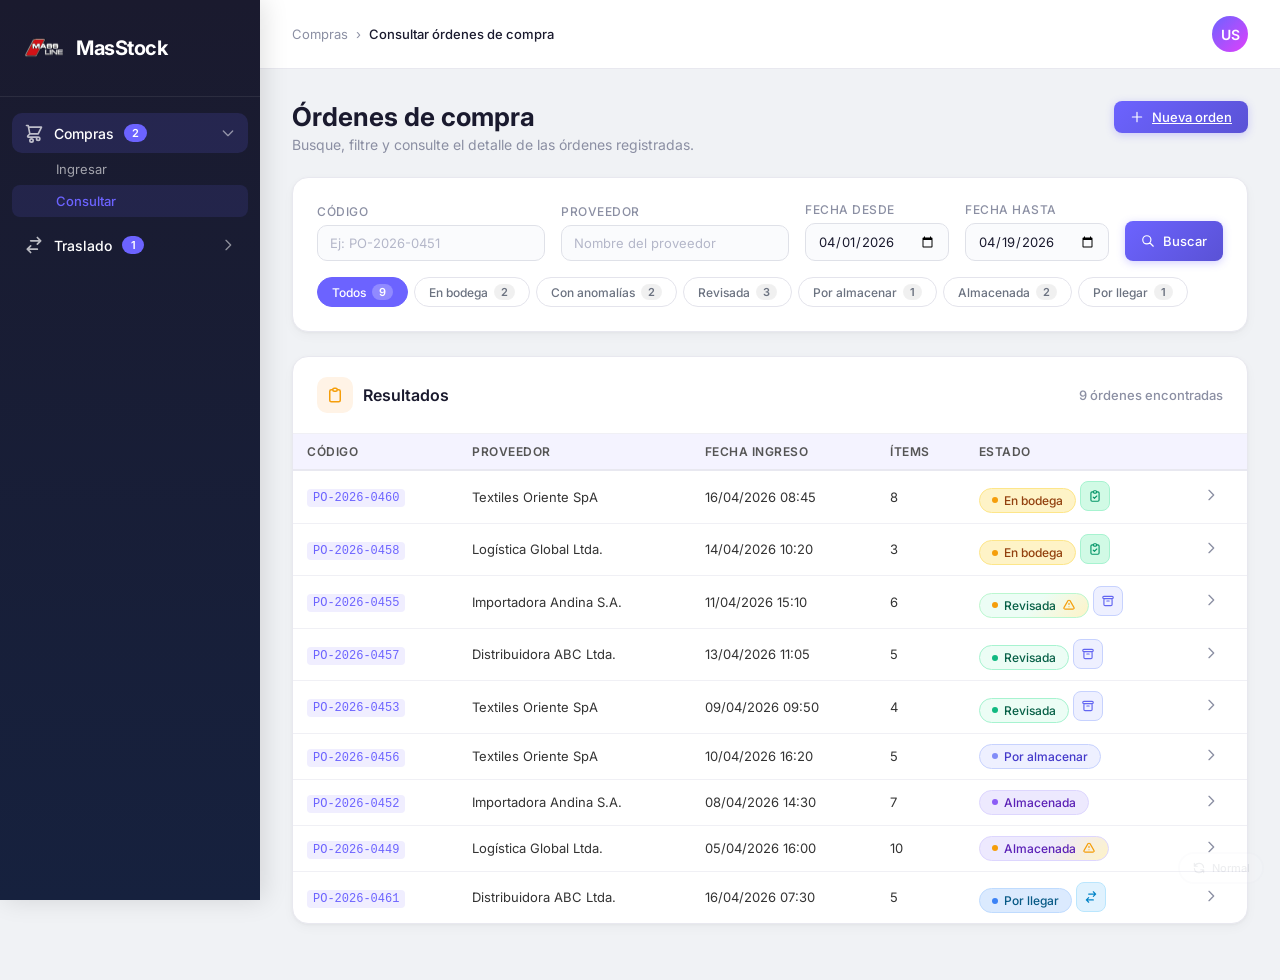
==== commit ef68d84a: "logo" ====
--- a/index.html
+++ b/index.html
@@ -3,17 +3,18 @@
 <head>
   <meta charset="UTF-8">
   <meta name="viewport" content="width=device-width, initial-scale=1.0">
-  <title>MassLine — Consultar órdenes de compra</title>
+  <title>MasStock — Consultar órdenes de compra</title>
   <link href="https://fonts.googleapis.com/css2?family=Inter:wght@400;500;600;700&display=swap" rel="stylesheet">
   <link rel="stylesheet" href="css/styles.css">
+  <link rel="icon" type="image/webp" href="assets/logo.webp">
 </head>
 <body>
 
   <!-- ===== Sidebar ===== -->
   <aside class="sidebar">
     <div class="sidebar-logo">
-      <div class="logo-icon">ML</div>
-      <span class="logo-text">MassLine</span>
+      <img class="logo-icon" src="assets/logo.webp" alt="MasStock">
+      <span class="logo-text">MasStock</span>
     </div>
     <nav class="sidebar-nav">
       <div class="nav-section open">
--- a/css/styles.css
+++ b/css/styles.css
@@ -44,14 +44,8 @@
 .sidebar-logo .logo-icon {
     width: 40px;
     height: 40px;
-    background: linear-gradient(135deg, #6c63ff, #3f3d9e);
     border-radius: 10px;
-    display: flex;
-    align-items: center;
-    justify-content: center;
-    font-weight: 700;
-    font-size: 18px;
-    letter-spacing: -1px;
+    object-fit: contain;
 }
 
 .sidebar-logo .logo-text {
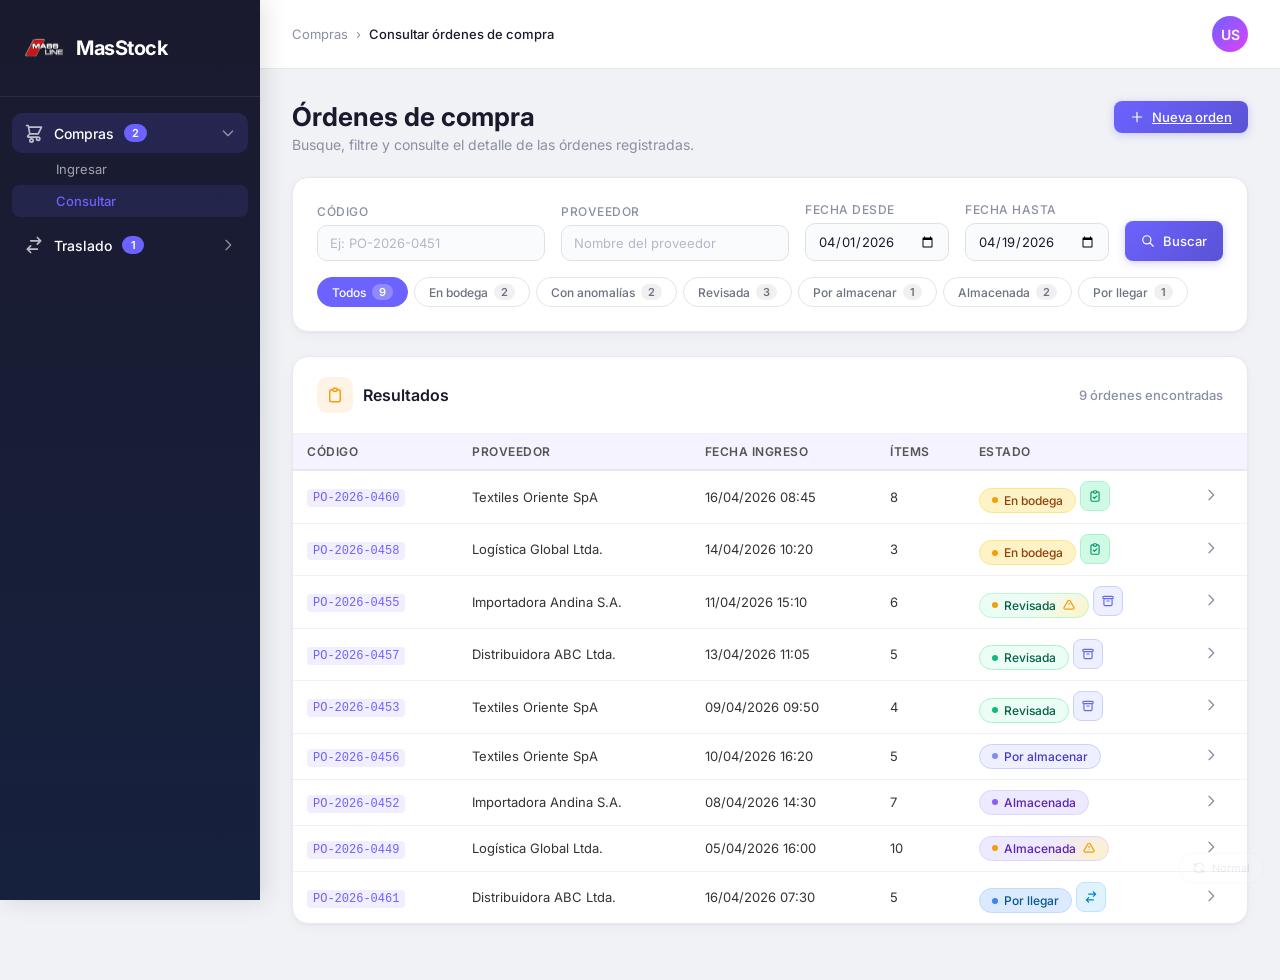
==== commit d1dde674: "fix logo" ====
--- a/index.html
+++ b/index.html
@@ -6,14 +6,14 @@
   <title>MasStock — Consultar órdenes de compra</title>
   <link href="https://fonts.googleapis.com/css2?family=Inter:wght@400;500;600;700&display=swap" rel="stylesheet">
   <link rel="stylesheet" href="css/styles.css">
-  <link rel="icon" type="image/webp" href="assets/logo.webp">
+  <link rel="icon" type="image/png" href="assets/logo.png">
 </head>
 <body>
 
   <!-- ===== Sidebar ===== -->
   <aside class="sidebar">
     <div class="sidebar-logo">
-      <img class="logo-icon" src="assets/logo.webp" alt="MasStock">
+      <img class="logo-icon" src="assets/logo.png" alt="MasStock">
       <span class="logo-text">MasStock</span>
     </div>
     <nav class="sidebar-nav">
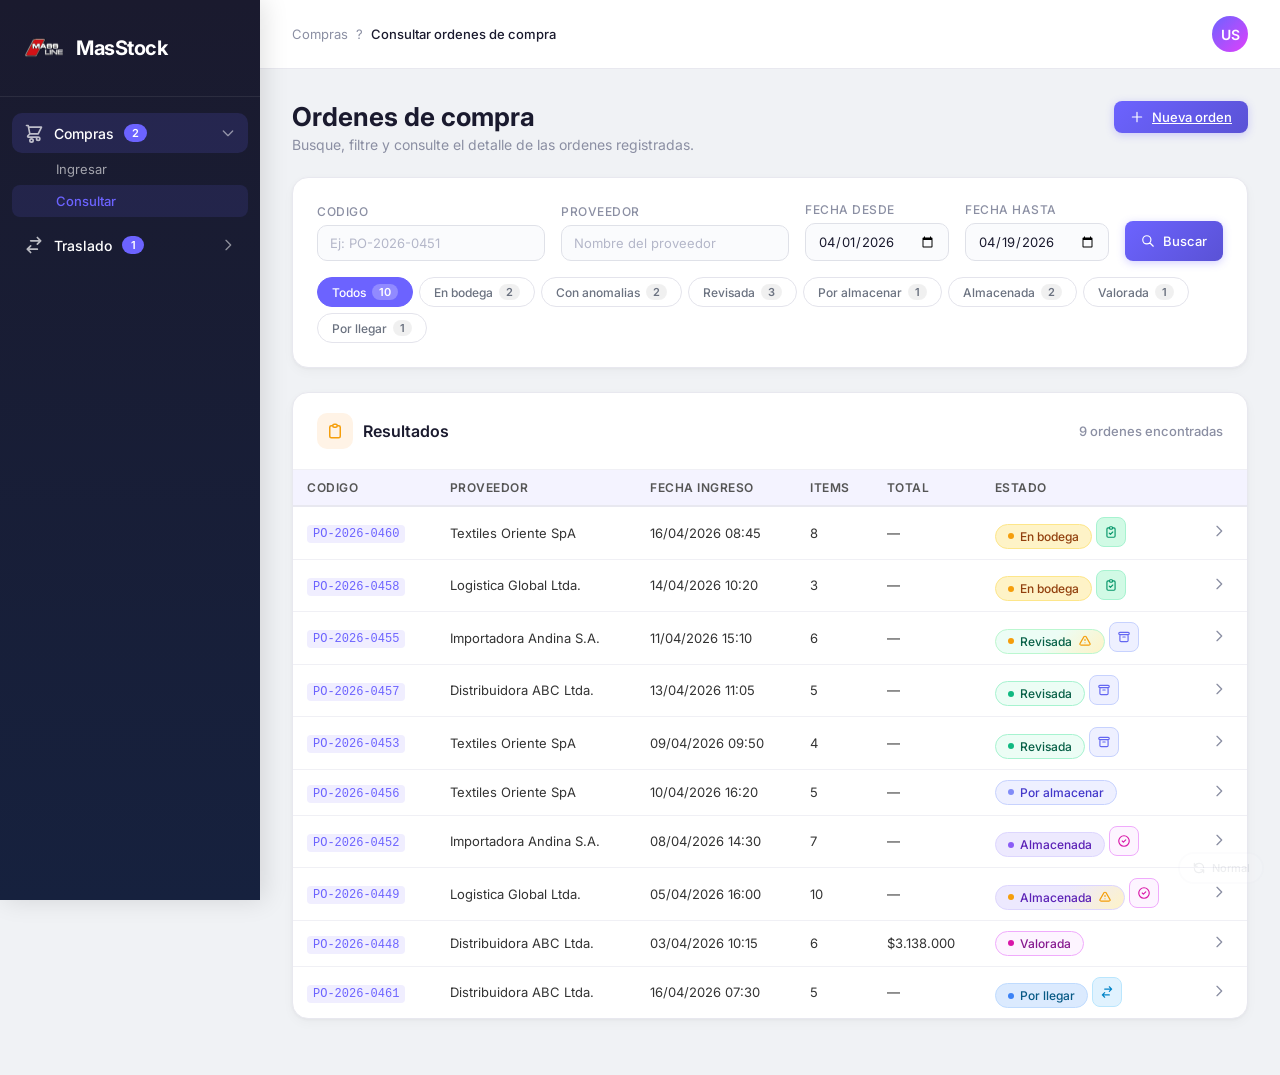
==== commit ace4f760: "ordenes valoradas" ====
--- a/index.html
+++ b/index.html
@@ -3,7 +3,7 @@
 <head>
   <meta charset="UTF-8">
   <meta name="viewport" content="width=device-width, initial-scale=1.0">
-  <title>MasStock — Consultar órdenes de compra</title>
+  <title>MasStock ? Consultar ordenes de compra</title>
   <link href="https://fonts.googleapis.com/css2?family=Inter:wght@400;500;600;700&display=swap" rel="stylesheet">
   <link rel="stylesheet" href="css/styles.css">
   <link rel="icon" type="image/png" href="assets/logo.png">
@@ -63,8 +63,8 @@
     <header class="topbar">
       <div class="breadcrumb">
         <a href="#">Compras</a>
-        <span>›</span>
-        <span class="current">Consultar órdenes de compra</span>
+        <span>?</span>
+        <span class="current">Consultar ordenes de compra</span>
       </div>
       <div class="topbar-actions">
         <div class="avatar" title="Usuario">US</div>
@@ -75,8 +75,8 @@
       <div id="viewList">
         <div class="page-header">
           <div>
-            <h1 class="page-title">Órdenes de compra</h1>
-            <p class="page-subtitle">Busque, filtre y consulte el detalle de las órdenes registradas.</p>
+            <h1 class="page-title">Ordenes de compra</h1>
+            <p class="page-subtitle">Busque, filtre y consulte el detalle de las ordenes registradas.</p>
           </div>
           <div class="page-header-actions">
             <a href="ingreso_orden.html" class="btn btn-primary btn-sm">
@@ -88,12 +88,12 @@
           </div>
         </div>
 
-        <!-- Búsqueda y filtros -->
+        <!-- Busqueda y filtros -->
         <div class="card">
           <div class="card-body">
             <div class="search-row">
               <div class="filter-group">
-                <label class="filter-label">Código</label>
+                <label class="filter-label">Codigo</label>
                 <input type="text" class="filter-input" placeholder="Ej: PO-2026-0451">
               </div>
               <div class="filter-group">
@@ -119,13 +119,13 @@
             <!-- Filtros por estado -->
             <div class="estado-tabs">
               <button class="estado-tab active" onclick="setTab(this)">
-                Todos <span class="tab-count">9</span>
+                Todos <span class="tab-count">10</span>
               </button>
               <button class="estado-tab" onclick="setTab(this)">
                 En bodega <span class="tab-count">2</span>
               </button>
               <button class="estado-tab" onclick="setTab(this)">
-                Con anomalías <span class="tab-count">2</span>
+                Con anomalias <span class="tab-count">2</span>
               </button>
               <button class="estado-tab" onclick="setTab(this)">
                 Revisada <span class="tab-count">3</span>
@@ -137,13 +137,16 @@
                 Almacenada <span class="tab-count">2</span>
               </button>
               <button class="estado-tab" onclick="setTab(this)">
+                Valorada <span class="tab-count">1</span>
+              </button>
+              <button class="estado-tab" onclick="setTab(this)">
                 Por llegar <span class="tab-count">1</span>
               </button>
             </div>
           </div>
         </div>
 
-        <!-- Tabla de órdenes (flujo normal) -->
+        <!-- Tabla de ordenes (flujo normal) -->
         <div class="card" id="ordersTableCard">
           <div class="card-header">
             <div class="card-header-icon list">
@@ -152,17 +155,18 @@
               </svg>
             </div>
             <h2>Resultados</h2>
-            <span class="card-header-right">9 órdenes encontradas</span>
+            <span class="card-header-right">9 ordenes encontradas</span>
           </div>
           <div class="card-body" style="padding:0;">
             <div class="table-wrapper" style="border:none; border-radius:0;">
               <table class="data-table">
                 <thead>
                   <tr>
-                    <th>Código</th>
+                    <th>Codigo</th>
                     <th>Proveedor</th>
                     <th>Fecha ingreso</th>
-                    <th>Ítems</th>
+                    <th>Items</th>
+                    <th>Total</th>
                     <th>Estado</th>
                     <th></th>
                   </tr>
@@ -174,91 +178,119 @@
                     <td>Textiles Oriente SpA</td>
                     <td>16/04/2026 08:45</td>
                     <td>8</td>
+                    <td>—</td>
                     <td><span class="status-badge en-bodega"><span class="dot"></span> En bodega</span> <button class="btn-review" onclick="event.stopPropagation(); startReview('PO-2026-0460','Textiles Oriente SpA','8')"><svg width="14" height="14" fill="none" stroke="currentColor" viewBox="0 0 24 24"><path stroke-linecap="round" stroke-linejoin="round" stroke-width="2" d="M9 5H7a2 2 0 00-2 2v12a2 2 0 002 2h10a2 2 0 002-2V7a2 2 0 00-2-2h-2M9 5a2 2 0 002 2h2a2 2 0 002-2M9 5a2 2 0 012-2h2a2 2 0 012 2m-6 9l2 2 4-4"/></svg></button></td>
-                    <td>
-                      <svg width="16" height="16" fill="none" stroke="#8b8fa3" viewBox="0 0 24 24"><path stroke-linecap="round" stroke-linejoin="round" stroke-width="2" d="M9 5l7 7-7 7"/></svg>
-                    </td>
-                  </tr>
-                  <tr onclick="goToDetail('PO-2026-0458','Logística Global Ltda.','14/04/2026 10:20','en-bodega','En bodega','','','','','Local')">
+                    
+                    <td>
+                      <svg width="16" height="16" fill="none" stroke="#8b8fa3" viewBox="0 0 24 24"><path stroke-linecap="round" stroke-linejoin="round" stroke-width="2" d="M9 5l7 7-7 7"/></svg>
+                    </td>
+                  </tr>
+                  <tr onclick="goToDetail('PO-2026-0458','Logistica Global Ltda.','14/04/2026 10:20','en-bodega','En bodega','','','','','Local')">
                     <td><code>PO-2026-0458</code></td>
-                    <td>Logística Global Ltda.</td>
+                    <td>Logistica Global Ltda.</td>
                     <td>14/04/2026 10:20</td>
                     <td>3</td>
-                    <td><span class="status-badge en-bodega"><span class="dot"></span> En bodega</span> <button class="btn-review" onclick="event.stopPropagation(); startReview('PO-2026-0458','Logística Global Ltda.','3')"><svg width="14" height="14" fill="none" stroke="currentColor" viewBox="0 0 24 24"><path stroke-linecap="round" stroke-linejoin="round" stroke-width="2" d="M9 5H7a2 2 0 00-2 2v12a2 2 0 002 2h10a2 2 0 002-2V7a2 2 0 00-2-2h-2M9 5a2 2 0 002 2h2a2 2 0 002-2M9 5a2 2 0 012-2h2a2 2 0 012 2m-6 9l2 2 4-4"/></svg></button></td>
-                    <td>
-                      <svg width="16" height="16" fill="none" stroke="#8b8fa3" viewBox="0 0 24 24"><path stroke-linecap="round" stroke-linejoin="round" stroke-width="2" d="M9 5l7 7-7 7"/></svg>
-                    </td>
-                  </tr>
-                  <!-- Prioridad 2: Revisada con anomalías -->
-                  <tr onclick="goToDetail('PO-2026-0455','Importadora Andina S.A.','11/04/2026 15:10','revisada-anomalia','Revisada','Ana López','12/04/2026 10:40','','','Local')">
+                    <td>—</td>
+                    <td><span class="status-badge en-bodega"><span class="dot"></span> En bodega</span> <button class="btn-review" onclick="event.stopPropagation(); startReview('PO-2026-0458','Logistica Global Ltda.','3')"><svg width="14" height="14" fill="none" stroke="currentColor" viewBox="0 0 24 24"><path stroke-linecap="round" stroke-linejoin="round" stroke-width="2" d="M9 5H7a2 2 0 00-2 2v12a2 2 0 002 2h10a2 2 0 002-2V7a2 2 0 00-2-2h-2M9 5a2 2 0 002 2h2a2 2 0 002-2M9 5a2 2 0 012-2h2a2 2 0 012 2m-6 9l2 2 4-4"/></svg></button></td>
+                    
+                    <td>
+                      <svg width="16" height="16" fill="none" stroke="#8b8fa3" viewBox="0 0 24 24"><path stroke-linecap="round" stroke-linejoin="round" stroke-width="2" d="M9 5l7 7-7 7"/></svg>
+                    </td>
+                  </tr>
+                  <!-- Prioridad 2: Revisada con anomalias -->
+                  <tr onclick="goToDetail('PO-2026-0455','Importadora Andina S.A.','11/04/2026 15:10','revisada-anomalia','Revisada','Ana Lopez','12/04/2026 10:40','','','Local')">
                     <td><code>PO-2026-0455</code></td>
                     <td>Importadora Andina S.A.</td>
                     <td>11/04/2026 15:10</td>
                     <td>6</td>
+                    <td>—</td>
                     <td><span class="status-badge revisada-anomalia"><span class="dot"></span> Revisada <svg class="warning-icon" fill="none" stroke="currentColor" viewBox="0 0 24 24"><path stroke-linecap="round" stroke-linejoin="round" stroke-width="2" d="M12 9v2m0 4h.01m-6.938 4h13.856c1.54 0 2.502-1.667 1.732-2.5L13.732 4.5c-.77-.833-2.694-.833-3.464 0L3.34 16.5c-.77.833.192 2.5 1.732 2.5z"/></svg></span> <button class="btn-store" onclick="event.stopPropagation(); openStorageModal('PO-2026-0455','Importadora Andina S.A.','6','Local')"><svg width="14" height="14" fill="none" stroke="currentColor" viewBox="0 0 24 24"><path stroke-linecap="round" stroke-linejoin="round" stroke-width="2" d="M5 8h14M5 8a2 2 0 110-4h14a2 2 0 110 4M5 8v10a2 2 0 002 2h10a2 2 0 002-2V8m-9 4h4"/></svg></button></td>
+                    
                     <td>
                       <svg width="16" height="16" fill="none" stroke="#8b8fa3" viewBox="0 0 24 24"><path stroke-linecap="round" stroke-linejoin="round" stroke-width="2" d="M9 5l7 7-7 7"/></svg>
                     </td>
                   </tr>
                   <!-- Prioridad 3: Revisada -->
-                  <tr onclick="goToDetail('PO-2026-0457','Distribuidora ABC Ltda.','13/04/2026 11:05','revisada','Revisada','Carlos Méndez','14/04/2026 09:30','','','Local')">
+                  <tr onclick="goToDetail('PO-2026-0457','Distribuidora ABC Ltda.','13/04/2026 11:05','revisada','Revisada','Carlos Mendez','14/04/2026 09:30','','','Local')">
                     <td><code>PO-2026-0457</code></td>
                     <td>Distribuidora ABC Ltda.</td>
                     <td>13/04/2026 11:05</td>
                     <td>5</td>
+                    <td>—</td>
                     <td><span class="status-badge revisada"><span class="dot"></span> Revisada</span> <button class="btn-store" onclick="event.stopPropagation(); openStorageModal('PO-2026-0457','Distribuidora ABC Ltda.','5','Local')"><svg width="14" height="14" fill="none" stroke="currentColor" viewBox="0 0 24 24"><path stroke-linecap="round" stroke-linejoin="round" stroke-width="2" d="M5 8h14M5 8a2 2 0 110-4h14a2 2 0 110 4M5 8v10a2 2 0 002 2h10a2 2 0 002-2V8m-9 4h4"/></svg></button></td>
-                    <td>
-                      <svg width="16" height="16" fill="none" stroke="#8b8fa3" viewBox="0 0 24 24"><path stroke-linecap="round" stroke-linejoin="round" stroke-width="2" d="M9 5l7 7-7 7"/></svg>
-                    </td>
-                  </tr>
-                  <tr onclick="goToDetail('PO-2026-0453','Textiles Oriente SpA','09/04/2026 09:50','revisada','Revisada','Ana López','10/04/2026 14:15','','','Externa')">
+                    
+                    <td>
+                      <svg width="16" height="16" fill="none" stroke="#8b8fa3" viewBox="0 0 24 24"><path stroke-linecap="round" stroke-linejoin="round" stroke-width="2" d="M9 5l7 7-7 7"/></svg>
+                    </td>
+                  </tr>
+                  <tr onclick="goToDetail('PO-2026-0453','Textiles Oriente SpA','09/04/2026 09:50','revisada','Revisada','Ana Lopez','10/04/2026 14:15','','','Externa')">
                     <td><code>PO-2026-0453</code></td>
                     <td>Textiles Oriente SpA</td>
                     <td>09/04/2026 09:50</td>
                     <td>4</td>
+                    <td>—</td>
                     <td><span class="status-badge revisada"><span class="dot"></span> Revisada</span> <button class="btn-store" onclick="event.stopPropagation(); openStorageModal('PO-2026-0453','Textiles Oriente SpA','4','Externa')"><svg width="14" height="14" fill="none" stroke="currentColor" viewBox="0 0 24 24"><path stroke-linecap="round" stroke-linejoin="round" stroke-width="2" d="M5 8h14M5 8a2 2 0 110-4h14a2 2 0 110 4M5 8v10a2 2 0 002 2h10a2 2 0 002-2V8m-9 4h4"/></svg></button></td>
+                    
                     <td>
                       <svg width="16" height="16" fill="none" stroke="#8b8fa3" viewBox="0 0 24 24"><path stroke-linecap="round" stroke-linejoin="round" stroke-width="2" d="M9 5l7 7-7 7"/></svg>
                     </td>
                   </tr>
                   <!-- Prioridad 3.5: Por almacenar -->
-                  <tr onclick="goToDetail('PO-2026-0456','Textiles Oriente SpA','10/04/2026 16:20','por-almacenar','Por almacenar','Carlos Méndez','11/04/2026 09:00','Carlos Méndez','12/04/2026 10:30','Externa')">
+                  <tr onclick="goToDetail('PO-2026-0456','Textiles Oriente SpA','10/04/2026 16:20','por-almacenar','Por almacenar','Carlos Mendez','11/04/2026 09:00','Carlos Mendez','12/04/2026 10:30','Externa')">
                     <td><code>PO-2026-0456</code></td>
                     <td>Textiles Oriente SpA</td>
                     <td>10/04/2026 16:20</td>
                     <td>5</td>
+                    <td>—</td>
                     <td><span class="status-badge por-almacenar"><span class="dot"></span> Por almacenar</span></td>
                     <td>
                       <svg width="16" height="16" fill="none" stroke="#8b8fa3" viewBox="0 0 24 24"><path stroke-linecap="round" stroke-linejoin="round" stroke-width="2" d="M9 5l7 7-7 7"/></svg>
                     </td>
                   </tr>
                   <!-- Prioridad 4: Almacenada -->
-                  <tr onclick="goToDetail('PO-2026-0452','Importadora Andina S.A.','08/04/2026 14:30','almacenada','Almacenada','Carlos Méndez','09/04/2026 11:00','Carlos Méndez','10/04/2026 15:00','Externa')">
+                  <tr onclick="goToDetail('PO-2026-0452','Importadora Andina S.A.','08/04/2026 14:30','almacenada','Almacenada','Carlos Mendez','09/04/2026 11:00','Carlos Mendez','10/04/2026 15:00','Externa')">
                     <td><code>PO-2026-0452</code></td>
                     <td>Importadora Andina S.A.</td>
                     <td>08/04/2026 14:30</td>
                     <td>7</td>
-                    <td><span class="status-badge almacenada"><span class="dot"></span> Almacenada</span></td>
-                    <td>
-                      <svg width="16" height="16" fill="none" stroke="#8b8fa3" viewBox="0 0 24 24"><path stroke-linecap="round" stroke-linejoin="round" stroke-width="2" d="M9 5l7 7-7 7"/></svg>
-                    </td>
-                  </tr>
-                  <tr onclick="goToDetail('PO-2026-0449','Logística Global Ltda.','05/04/2026 16:00','almacenada-anomalia','Almacenada','Ana López','06/04/2026 16:45','Ana López','07/04/2026 11:20','Local')">
+                    <td>—</td>
+                    <td><span class="status-badge almacenada"><span class="dot"></span> Almacenada</span> <button class="btn-valorate" onclick="event.stopPropagation(); openListValoracionModal('PO-2026-0452','Importadora Andina S.A.')"><svg width="14" height="14" fill="none" stroke="currentColor" viewBox="0 0 24 24"><path stroke-linecap="round" stroke-linejoin="round" stroke-width="2" d="M9 12l2 2 4-4m6 2a9 9 0 11-18 0 9 9 0 0118 0z"/></svg></button></td>
+                    
+                    <td>
+                      <svg width="16" height="16" fill="none" stroke="#8b8fa3" viewBox="0 0 24 24"><path stroke-linecap="round" stroke-linejoin="round" stroke-width="2" d="M9 5l7 7-7 7"/></svg>
+                    </td>
+                  </tr>
+                  <tr onclick="goToDetail('PO-2026-0449','Logistica Global Ltda.','05/04/2026 16:00','almacenada-anomalia','Almacenada','Ana Lopez','06/04/2026 16:45','Ana Lopez','07/04/2026 11:20','Local')">
                     <td><code>PO-2026-0449</code></td>
-                    <td>Logística Global Ltda.</td>
+                    <td>Logistica Global Ltda.</td>
                     <td>05/04/2026 16:00</td>
                     <td>10</td>
-                    <td><span class="status-badge almacenada-anomalia"><span class="dot"></span> Almacenada <svg class="warning-icon" fill="none" stroke="currentColor" viewBox="0 0 24 24"><path stroke-linecap="round" stroke-linejoin="round" stroke-width="2" d="M12 9v2m0 4h.01m-6.938 4h13.856c1.54 0 2.502-1.667 1.732-2.5L13.732 4.5c-.77-.833-2.694-.833-3.464 0L3.34 16.5c-.77.833.192 2.5 1.732 2.5z"/></svg></span></td>
-                    <td>
-                      <svg width="16" height="16" fill="none" stroke="#8b8fa3" viewBox="0 0 24 24"><path stroke-linecap="round" stroke-linejoin="round" stroke-width="2" d="M9 5l7 7-7 7"/></svg>
-                    </td>
-                  </tr>
-                  <!-- Por llegar (más baja prioridad) -->
+                    <td>—</td>
+                    <td><span class="status-badge almacenada-anomalia"><span class="dot"></span> Almacenada <svg class="warning-icon" fill="none" stroke="currentColor" viewBox="0 0 24 24"><path stroke-linecap="round" stroke-linejoin="round" stroke-width="2" d="M12 9v2m0 4h.01m-6.938 4h13.856c1.54 0 2.502-1.667 1.732-2.5L13.732 4.5c-.77-.833-2.694-.833-3.464 0L3.34 16.5c-.77.833.192 2.5 1.732 2.5z"/></svg></span> <button class="btn-valorate" onclick="event.stopPropagation(); openListValoracionModal('PO-2026-0449','Logistica Global Ltda.')"><svg width="14" height="14" fill="none" stroke="currentColor" viewBox="0 0 24 24"><path stroke-linecap="round" stroke-linejoin="round" stroke-width="2" d="M9 12l2 2 4-4m6 2a9 9 0 11-18 0 9 9 0 0118 0z"/></svg></button></td>
+                    
+                    <td>
+                      <svg width="16" height="16" fill="none" stroke="#8b8fa3" viewBox="0 0 24 24"><path stroke-linecap="round" stroke-linejoin="round" stroke-width="2" d="M9 5l7 7-7 7"/></svg>
+                    </td>
+                  </tr>
+                  <!-- Prioridad 5: Valorada -->
+                  <tr onclick="goToDetail('PO-2026-0448','Distribuidora ABC Ltda.','03/04/2026 10:15','valorada','Valorada','Carlos Mendez','04/04/2026 09:30','Carlos Mendez','05/04/2026 14:00','Externa')">
+                    <td><code>PO-2026-0448</code></td>
+                    <td>Distribuidora ABC Ltda.</td>
+                    <td>03/04/2026 10:15</td>
+                    <td>6</td>
+                    <td>$3.138.000</td>
+                    <td><span class="status-badge valorada"><span class="dot"></span> Valorada</span></td>
+                    <td>
+                      <svg width="16" height="16" fill="none" stroke="#8b8fa3" viewBox="0 0 24 24"><path stroke-linecap="round" stroke-linejoin="round" stroke-width="2" d="M9 5l7 7-7 7"/></svg>
+                    </td>
+                  </tr>
+                  <!-- Por llegar (mas baja prioridad) -->
                   <tr onclick="goToDetail('PO-2026-0461','Distribuidora ABC Ltda.','16/04/2026 07:30','ingresada','Por llegar','','','','','Local')">
                     <td><code>PO-2026-0461</code></td>
                     <td>Distribuidora ABC Ltda.</td>
                     <td>16/04/2026 07:30</td>
                     <td>5</td>
+                    <td>—</td>
                     <td><span class="status-badge ingresada"><span class="dot"></span> Por llegar</span> <button class="btn-arrival" onclick="event.stopPropagation(); openArrivalModal('PO-2026-0461','Distribuidora ABC Ltda.','5')"><svg width="14" height="14" fill="none" stroke="currentColor" viewBox="0 0 24 24"><path stroke-linecap="round" stroke-linejoin="round" stroke-width="2" d="M8 7h12m0 0l-4-4m4 4l-4 4m0 6H4m0 0l4 4m-4-4l4-4"/></svg></button></td>
                     <td>
                       <svg width="16" height="16" fill="none" stroke="#8b8fa3" viewBox="0 0 24 24"><path stroke-linecap="round" stroke-linejoin="round" stroke-width="2" d="M9 5l7 7-7 7"/></svg>
@@ -270,7 +302,7 @@
           </div>
         </div>
 
-        <!-- Estado vacío: No encontrada (flujo alterno 1) -->
+        <!-- Estado vacio: No encontrada (flujo alterno 1) -->
         <div class="card" id="notFoundCard" style="display:none;">
           <div class="card-body">
             <div class="empty-state">
@@ -280,12 +312,12 @@
                 </svg>
               </div>
               <h3>Orden de compra no encontrada</h3>
-              <p>No se encontró ninguna orden de compra que coincida con los criterios de búsqueda ingresados. Verifique el código, proveedor o fecha e intente nuevamente.</p>
-            </div>
-          </div>
-        </div>
-
-        <!-- Estado vacío: Sin órdenes (flujo alterno 2) -->
+              <p>No se encontro ninguna orden de compra que coincida con los criterios de busqueda ingresados. Verifique el codigo, proveedor o fecha e intente nuevamente.</p>
+            </div>
+          </div>
+        </div>
+
+        <!-- Estado vacio: Sin ordenes (flujo alterno 2) -->
         <div class="card" id="noOrdersCard" style="display:none;">
           <div class="card-body">
             <div class="empty-state">
@@ -294,8 +326,8 @@
                   <path stroke-linecap="round" stroke-linejoin="round" stroke-width="2" d="M9 5H7a2 2 0 00-2 2v12a2 2 0 002 2h10a2 2 0 002-2V7a2 2 0 00-2-2h-2M9 5a2 2 0 002 2h2a2 2 0 002-2M9 5a2 2 0 012-2h2a2 2 0 012 2"/>
                 </svg>
               </div>
-              <h3>No hay órdenes de compra disponibles</h3>
-              <p>Aún no se han registrado órdenes de compra en el sistema. Ingrese una nueva orden para comenzar.</p>
+              <h3>No hay ordenes de compra disponibles</h3>
+              <p>Aun no se han registrado ordenes de compra en el sistema. Ingrese una nueva orden para comenzar.</p>
             </div>
           </div>
         </div>
@@ -313,7 +345,7 @@
         </div>
         <div>
           <h3>Registrar llegada a bodega</h3>
-          <p>Confirmar la recepción de la orden de compra</p>
+          <p>Confirmar la recepcion de la orden de compra</p>
         </div>
         <button class="modal-close" onclick="closeArrivalModal()">
           <svg width="18" height="18" fill="none" stroke="currentColor" viewBox="0 0 24 24"><path stroke-linecap="round" stroke-linejoin="round" stroke-width="2" d="M6 18L18 6M6 6l12 12"/></svg>
@@ -330,7 +362,7 @@
             <span class="modal-summary-value" id="modalOrderProveedor">Distribuidora ABC Ltda.</span>
           </div>
           <div class="modal-summary-row">
-            <span class="modal-summary-label">Ítems</span>
+            <span class="modal-summary-label">Items</span>
             <span class="modal-summary-value" id="modalOrderItems">5</span>
           </div>
         </div>
@@ -378,19 +410,19 @@
         <div class="modal-summary">
           <div class="modal-summary-row">
             <span class="modal-summary-label">Orden</span>
-            <span class="modal-summary-value" id="storageModalCode">—</span>
+            <span class="modal-summary-value" id="storageModalCode">?</span>
           </div>
           <div class="modal-summary-row">
             <span class="modal-summary-label">Proveedor</span>
-            <span class="modal-summary-value" id="storageModalProveedor">—</span>
+            <span class="modal-summary-value" id="storageModalProveedor">?</span>
           </div>
           <div class="modal-summary-row">
             <span class="modal-summary-label">Tipo</span>
-            <span class="modal-summary-value" id="storageModalTipo">—</span>
-          </div>
-          <div class="modal-summary-row">
-            <span class="modal-summary-label">Ítems</span>
-            <span class="modal-summary-value" id="storageModalItems">—</span>
+            <span class="modal-summary-value" id="storageModalTipo">?</span>
+          </div>
+          <div class="modal-summary-row">
+            <span class="modal-summary-label">Items</span>
+            <span class="modal-summary-value" id="storageModalItems">?</span>
           </div>
         </div>
         <div id="storageAnomaliesSection" style="display:none;"></div>
@@ -406,12 +438,74 @@
     </div>
   </div>
 
+  <!-- Modal valoracion (lista) -->
+  <div class="modal-overlay" id="listValoracionModal">
+    <div class="modal">
+      <div class="modal-header">
+        <div class="modal-header-icon" style="background: linear-gradient(135deg, rgba(217,22,168,0.15), rgba(134,25,143,0.15)); color:#D916A8;">
+          <svg width="20" height="20" fill="none" stroke="currentColor" viewBox="0 0 24 24"><path stroke-linecap="round" stroke-linejoin="round" stroke-width="2" d="M9 12l2 2 4-4m6 2a9 9 0 11-18 0 9 9 0 0118 0z"/></svg>
+        </div>
+        <div>
+          <h3>Valorar orden</h3>
+          <p>Ingrese el codigo de valoracion y adjunte el email de respaldo</p>
+        </div>
+        <button class="modal-close" onclick="closeListValoracionModal()">
+          <svg width="18" height="18" fill="none" stroke="currentColor" viewBox="0 0 24 24"><path stroke-linecap="round" stroke-linejoin="round" stroke-width="2" d="M6 18L18 6M6 6l12 12"/></svg>
+        </button>
+      </div>
+      <div class="modal-body">
+        <div class="modal-summary">
+          <div class="modal-summary-row">
+            <span class="modal-summary-label">Orden</span>
+            <span class="modal-summary-value" id="listValoracionCode">?</span>
+          </div>
+          <div class="modal-summary-row">
+            <span class="modal-summary-label">Proveedor</span>
+            <span class="modal-summary-value" id="listValoracionProveedor">?</span>
+          </div>
+        </div>
+        <div style="margin-top: 16px;">
+          <label for="listValoracionCodigo" style="display:block; font-size:13px; font-weight:600; color:#374151; margin-bottom:6px;">Codigo de valoracion</label>
+          <input type="text" id="listValoracionCodigo" placeholder="Ej: VAL-2026-0001" style="width:100%; padding:10px 14px; border:1.5px solid #d1d5db; border-radius:10px; font-size:14px; font-family:'Inter',sans-serif; outline:none; transition: border-color .2s;" onfocus="this.style.borderColor='#D916A8'" onblur="this.style.borderColor='#d1d5db'" oninput="checkListValoracionForm()">
+        </div>
+        <div style="margin-top: 16px;">
+          <label style="display:block; font-size:13px; font-weight:600; color:#374151; margin-bottom:6px;">Email de valoracion</label>
+          <div class="upload-zone" id="listValoracionUploadZone" onclick="document.getElementById('listValoracionFileInput').click()">
+            <input type="file" id="listValoracionFileInput" class="upload-file-input" accept=".eml,.msg,.pdf,.png,.jpg,.jpeg" onchange="handleListValoracionFile(this)">
+            <div id="listValoracionUploadContent">
+              <div class="upload-zone-icon">
+                <svg fill="none" stroke="currentColor" viewBox="0 0 24 24">
+                  <path stroke-linecap="round" stroke-linejoin="round" stroke-width="2"
+                        d="M4 16v1a3 3 0 003 3h10a3 3 0 003-3v-1m-4-8l-4-4m0 0L8 8m4-4v12"/>
+                </svg>
+              </div>
+              <p class="upload-zone-text"><strong>Haga clic para subir</strong> o arrastre archivos aqui</p>
+              <p class="upload-zone-hint">Archivos de correo electronico (.eml, .msg) o capturas</p>
+            </div>
+            <div id="listValoracionFileInfo" style="display:none; align-items:center; justify-content:center; gap:6px;">
+              <svg width="20" height="20" fill="none" stroke="#D916A8" viewBox="0 0 24 24"><path stroke-linecap="round" stroke-linejoin="round" stroke-width="2" d="M9 12l2 2 4-4m6 2a9 9 0 11-18 0 9 9 0 0118 0z"/></svg>
+              <span id="listValoracionFileName" style="font-size:13px; color:#374151; font-weight:500;"></span>
+              <button onclick="event.stopPropagation(); removeListValoracionFile()" style="margin-left:8px; background:none; border:none; cursor:pointer; color:#ef4444; font-size:12px;">?</button>
+            </div>
+          </div>
+        </div>
+      </div>
+      <div class="modal-footer">
+        <button class="btn-modal-cancel" onclick="closeListValoracionModal()">Cancelar</button>
+        <button class="btn-modal-confirm" id="listValoracionConfirmBtn" style="background: linear-gradient(135deg, #e879a8, #D916A8);" onclick="confirmListValoracion()" disabled>
+          <svg width="16" height="16" fill="none" stroke="currentColor" viewBox="0 0 24 24"><path stroke-linecap="round" stroke-linejoin="round" stroke-width="2" d="M9 12l2 2 4-4m6 2a9 9 0 11-18 0 9 9 0 0118 0z"/></svg>
+          Confirmar valoracion
+        </button>
+      </div>
+    </div>
+  </div>
+
   <!-- Photo lightbox -->
   <div class="photo-lightbox" id="photoLightbox" onclick="closePhotoLightbox()">
     <button class="photo-lightbox-close" onclick="closePhotoLightbox()">
       <svg width="20" height="20" fill="none" stroke="currentColor" viewBox="0 0 24 24"><path stroke-linecap="round" stroke-linejoin="round" stroke-width="2" d="M6 18L18 6M6 6l12 12"/></svg>
     </button>
-    <img id="lightboxImg" src="" alt="Evidencia fotográfica" onclick="event.stopPropagation()">
+    <img id="lightboxImg" src="" alt="Evidencia fotografica" onclick="event.stopPropagation()">
   </div>
 
   <!-- Toast notification -->
@@ -432,7 +526,7 @@
   <script src="js/shared.js"></script>
   <script src="js/consulta_orden.js"></script>
 
-  <!-- Botón oculto para alternar modo de simulación -->
+  <!-- Boton oculto para alternar modo de simulacion -->
   <button class="toggle-error-mode" id="btnToggleMode" onclick="toggleSimMode()" title="Modo: Normal (clic para cambiar)">
     <svg width="14" height="14" fill="none" stroke="currentColor" viewBox="0 0 24 24">
       <path stroke-linecap="round" stroke-linejoin="round" stroke-width="2" d="M4 4v5h.582m15.356 2A8.001 8.001 0 004.582 9m0 0H9m11 11v-5h-.581m0 0a8.003 8.003 0 01-15.357-2m15.357 2H15"/>
--- a/css/styles.css
+++ b/css/styles.css
@@ -644,7 +644,8 @@
 
 .status-badge.revisada-anomalia .warning-icon,
 .status-badge.almacenada-anomalia .warning-icon,
-.status-badge.por-almacenar-anomalia .warning-icon {
+.status-badge.por-almacenar-anomalia .warning-icon,
+.status-badge.valorada-anomalia .warning-icon {
     width: 14px;
     height: 14px;
     color: #f59e0b;
@@ -691,6 +692,28 @@
 }
 
 .status-badge.por-almacenar-anomalia .dot {
+    background: #f59e0b;
+}
+
+/* Valorada */
+.status-badge.valorada {
+    background: #fdf4ff;
+    color: #86198f;
+    border: 1px solid #f0abfc;
+}
+
+.status-badge.valorada .dot {
+    background: #D916A8;
+}
+
+/* Valorada con anomalía */
+.status-badge.valorada-anomalia {
+    background: linear-gradient(135deg, #fdf4ff 50%, #fef3c7 100%);
+    color: #86198f;
+    border: 1px solid #f0abfc;
+}
+
+.status-badge.valorada-anomalia .dot {
     background: #f59e0b;
 }
 
@@ -1068,6 +1091,50 @@
     opacity: 1;
 }
 
+.btn-valorate {
+    width: 30px;
+    height: 30px;
+    border-radius: 8px;
+    border: 1.5px solid #f0abfc;
+    background: #fdf4ff;
+    color: #D916A8;
+    display: inline-flex;
+    align-items: center;
+    justify-content: center;
+    cursor: pointer;
+    transition: all 0.2s;
+    position: relative;
+}
+
+.btn-valorate:hover {
+    background: #D916A8;
+    color: #fff;
+    border-color: #D916A8;
+    transform: translateY(-1px);
+    box-shadow: 0 2px 8px rgba(217, 22, 168, 0.4);
+}
+
+.btn-valorate::after {
+    content: 'Valorar';
+    position: absolute;
+    bottom: calc(100% + 6px);
+    left: 50%;
+    transform: translateX(-50%);
+    background: #1a1a2e;
+    color: #fff;
+    padding: 4px 10px;
+    border-radius: 6px;
+    font-size: 11px;
+    white-space: nowrap;
+    opacity: 0;
+    pointer-events: none;
+    transition: opacity 0.2s;
+}
+
+.btn-valorate:hover::after {
+    opacity: 1;
+}
+
 .btn-store-lg {
     padding: 8px 16px;
     border-radius: 10px;
@@ -1089,6 +1156,30 @@
     color: #fff;
     border-color: #6366f1;
     box-shadow: 0 2px 8px rgba(99, 102, 241, 0.4);
+    transform: translateY(-1px);
+}
+
+.btn-valorate-lg {
+    padding: 8px 16px;
+    border-radius: 10px;
+    border: 1.5px solid #f0abfc;
+    background: #fdf4ff;
+    color: #86198f;
+    font-size: 13px;
+    font-weight: 600;
+    font-family: inherit;
+    display: inline-flex;
+    align-items: center;
+    gap: 8px;
+    cursor: pointer;
+    transition: all 0.2s;
+}
+
+.btn-valorate-lg:hover {
+    background: #D916A8;
+    color: #fff;
+    border-color: #D916A8;
+    box-shadow: 0 2px 8px rgba(217, 22, 168, 0.4);
     transform: translateY(-1px);
 }
 
@@ -1312,6 +1403,11 @@
 .btn-modal-confirm:hover {
     box-shadow: 0 4px 12px rgba(14, 165, 233, 0.4);
     transform: translateY(-1px);
+}
+
+.btn-modal-confirm:disabled {
+    opacity: 0.45;
+    cursor: not-allowed;
 }
 
 .btn-modal-confirm:disabled:hover {
@@ -2975,6 +3071,33 @@
     background: #f5f4ff;
 }
 
+#listValoracionModal .upload-zone,
+#valoracionModal .upload-zone {
+    border-color: #e8b4d9;
+    background: #fef8fc;
+}
+
+#listValoracionModal .upload-zone:hover,
+#valoracionModal .upload-zone:hover {
+    border-color: #d975bc;
+    background: #fdf2f9;
+}
+
+#listValoracionModal .upload-zone-icon,
+#valoracionModal .upload-zone-icon {
+    background: rgba(217, 22, 168, 0.07);
+}
+
+#listValoracionModal .upload-zone-icon svg,
+#valoracionModal .upload-zone-icon svg {
+    color: #c44da0;
+}
+
+#listValoracionModal .upload-zone-text strong,
+#valoracionModal .upload-zone-text strong {
+    color: #c44da0;
+}
+
 /* ── Selector tipo de orden ── */
 .order-type-selector {
     display: flex;
@@ -3228,6 +3351,11 @@
     color: #7c3aed;
 }
 
+.history-dot.valoracion {
+    background: #fdf4ff;
+    color: #D916A8;
+}
+
 .history-content {
     flex: 1;
     min-width: 0;
@@ -3281,6 +3409,11 @@
 .history-type-badge.almacenada {
     background: #ede9fe;
     color: #5b21b6;
+}
+
+.history-type-badge.valoracion {
+    background: #fdf4ff;
+    color: #86198f;
 }
 
 .history-date {
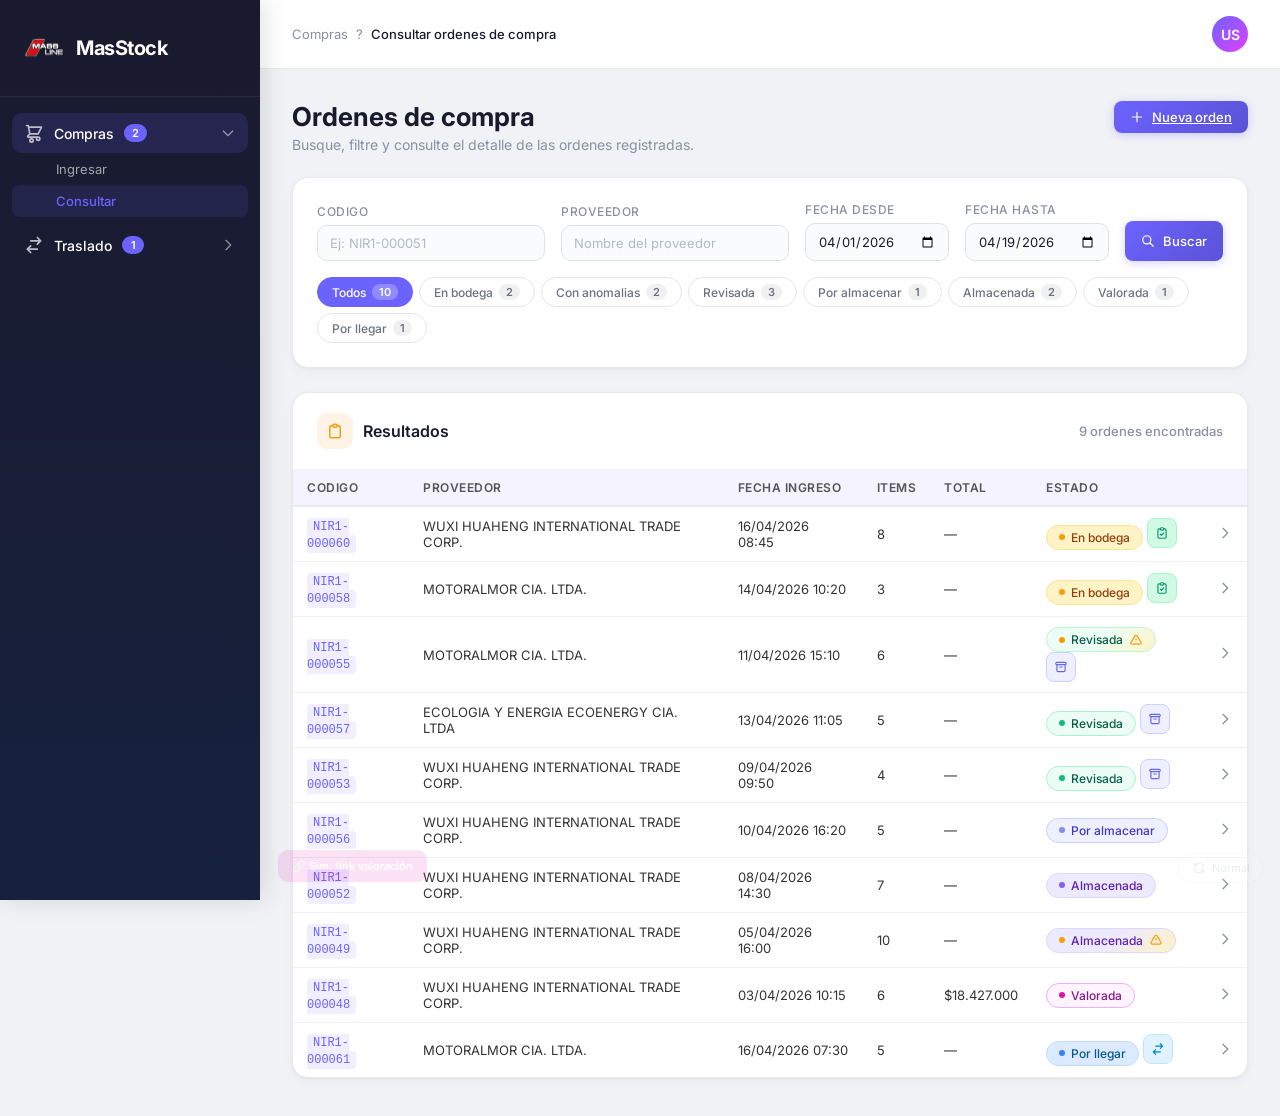
==== commit 7186d8d6: "datos reales" ====
--- a/index.html
+++ b/index.html
@@ -3,7 +3,7 @@
 <head>
   <meta charset="UTF-8">
   <meta name="viewport" content="width=device-width, initial-scale=1.0">
-  <title>MasStock ? Consultar ordenes de compra</title>
+  <title>MasStock — Consultar ordenes de compra</title>
   <link href="https://fonts.googleapis.com/css2?family=Inter:wght@400;500;600;700&display=swap" rel="stylesheet">
   <link rel="stylesheet" href="css/styles.css">
   <link rel="icon" type="image/png" href="assets/logo.png">
@@ -94,7 +94,7 @@
             <div class="search-row">
               <div class="filter-group">
                 <label class="filter-label">Codigo</label>
-                <input type="text" class="filter-input" placeholder="Ej: PO-2026-0451">
+                <input type="text" class="filter-input" placeholder="Ej: NIR1-000051">
               </div>
               <div class="filter-group">
                 <label class="filter-label">Proveedor</label>
@@ -173,72 +173,72 @@
                 </thead>
                 <tbody>
                   <!-- Prioridad 1: En bodega sin revisar -->
-                  <tr onclick="goToDetail('PO-2026-0460','Textiles Oriente SpA','16/04/2026 08:45','en-bodega','En bodega','','','','','Externa')">
-                    <td><code>PO-2026-0460</code></td>
-                    <td>Textiles Oriente SpA</td>
+                  <tr onclick="goToDetail('NIR1-000060','WUXI HUAHENG INTERNATIONAL TRADE CORP.','16/04/2026 08:45','en-bodega','En bodega','','','','','Externa')">
+                    <td><code>NIR1-000060</code></td>
+                    <td>WUXI HUAHENG INTERNATIONAL TRADE CORP.</td>
                     <td>16/04/2026 08:45</td>
                     <td>8</td>
                     <td>—</td>
-                    <td><span class="status-badge en-bodega"><span class="dot"></span> En bodega</span> <button class="btn-review" onclick="event.stopPropagation(); startReview('PO-2026-0460','Textiles Oriente SpA','8')"><svg width="14" height="14" fill="none" stroke="currentColor" viewBox="0 0 24 24"><path stroke-linecap="round" stroke-linejoin="round" stroke-width="2" d="M9 5H7a2 2 0 00-2 2v12a2 2 0 002 2h10a2 2 0 002-2V7a2 2 0 00-2-2h-2M9 5a2 2 0 002 2h2a2 2 0 002-2M9 5a2 2 0 012-2h2a2 2 0 012 2m-6 9l2 2 4-4"/></svg></button></td>
-                    
-                    <td>
-                      <svg width="16" height="16" fill="none" stroke="#8b8fa3" viewBox="0 0 24 24"><path stroke-linecap="round" stroke-linejoin="round" stroke-width="2" d="M9 5l7 7-7 7"/></svg>
-                    </td>
-                  </tr>
-                  <tr onclick="goToDetail('PO-2026-0458','Logistica Global Ltda.','14/04/2026 10:20','en-bodega','En bodega','','','','','Local')">
-                    <td><code>PO-2026-0458</code></td>
-                    <td>Logistica Global Ltda.</td>
+                    <td><span class="status-badge en-bodega"><span class="dot"></span> En bodega</span> <button class="btn-review" onclick="event.stopPropagation(); startReview('NIR1-000060','WUXI HUAHENG INTERNATIONAL TRADE CORP.','8')"><svg width="14" height="14" fill="none" stroke="currentColor" viewBox="0 0 24 24"><path stroke-linecap="round" stroke-linejoin="round" stroke-width="2" d="M9 5H7a2 2 0 00-2 2v12a2 2 0 002 2h10a2 2 0 002-2V7a2 2 0 00-2-2h-2M9 5a2 2 0 002 2h2a2 2 0 002-2M9 5a2 2 0 012-2h2a2 2 0 012 2m-6 9l2 2 4-4"/></svg></button></td>
+                    
+                    <td>
+                      <svg width="16" height="16" fill="none" stroke="#8b8fa3" viewBox="0 0 24 24"><path stroke-linecap="round" stroke-linejoin="round" stroke-width="2" d="M9 5l7 7-7 7"/></svg>
+                    </td>
+                  </tr>
+                  <tr onclick="goToDetail('NIR1-000058','MOTORALMOR CIA. LTDA.','14/04/2026 10:20','en-bodega','En bodega','','','','','Local')">
+                    <td><code>NIR1-000058</code></td>
+                    <td>MOTORALMOR CIA. LTDA.</td>
                     <td>14/04/2026 10:20</td>
                     <td>3</td>
                     <td>—</td>
-                    <td><span class="status-badge en-bodega"><span class="dot"></span> En bodega</span> <button class="btn-review" onclick="event.stopPropagation(); startReview('PO-2026-0458','Logistica Global Ltda.','3')"><svg width="14" height="14" fill="none" stroke="currentColor" viewBox="0 0 24 24"><path stroke-linecap="round" stroke-linejoin="round" stroke-width="2" d="M9 5H7a2 2 0 00-2 2v12a2 2 0 002 2h10a2 2 0 002-2V7a2 2 0 00-2-2h-2M9 5a2 2 0 002 2h2a2 2 0 002-2M9 5a2 2 0 012-2h2a2 2 0 012 2m-6 9l2 2 4-4"/></svg></button></td>
+                    <td><span class="status-badge en-bodega"><span class="dot"></span> En bodega</span> <button class="btn-review" onclick="event.stopPropagation(); startReview('NIR1-000058','MOTORALMOR CIA. LTDA.','3')"><svg width="14" height="14" fill="none" stroke="currentColor" viewBox="0 0 24 24"><path stroke-linecap="round" stroke-linejoin="round" stroke-width="2" d="M9 5H7a2 2 0 00-2 2v12a2 2 0 002 2h10a2 2 0 002-2V7a2 2 0 00-2-2h-2M9 5a2 2 0 002 2h2a2 2 0 002-2M9 5a2 2 0 012-2h2a2 2 0 012 2m-6 9l2 2 4-4"/></svg></button></td>
                     
                     <td>
                       <svg width="16" height="16" fill="none" stroke="#8b8fa3" viewBox="0 0 24 24"><path stroke-linecap="round" stroke-linejoin="round" stroke-width="2" d="M9 5l7 7-7 7"/></svg>
                     </td>
                   </tr>
                   <!-- Prioridad 2: Revisada con anomalias -->
-                  <tr onclick="goToDetail('PO-2026-0455','Importadora Andina S.A.','11/04/2026 15:10','revisada-anomalia','Revisada','Ana Lopez','12/04/2026 10:40','','','Local')">
-                    <td><code>PO-2026-0455</code></td>
-                    <td>Importadora Andina S.A.</td>
+                  <tr onclick="goToDetail('NIR1-000055','MOTORALMOR CIA. LTDA.','11/04/2026 15:10','revisada-anomalia','Revisada','Ana Lopez','12/04/2026 10:40','','','Local')">
+                    <td><code>NIR1-000055</code></td>
+                    <td>MOTORALMOR CIA. LTDA.</td>
                     <td>11/04/2026 15:10</td>
                     <td>6</td>
                     <td>—</td>
-                    <td><span class="status-badge revisada-anomalia"><span class="dot"></span> Revisada <svg class="warning-icon" fill="none" stroke="currentColor" viewBox="0 0 24 24"><path stroke-linecap="round" stroke-linejoin="round" stroke-width="2" d="M12 9v2m0 4h.01m-6.938 4h13.856c1.54 0 2.502-1.667 1.732-2.5L13.732 4.5c-.77-.833-2.694-.833-3.464 0L3.34 16.5c-.77.833.192 2.5 1.732 2.5z"/></svg></span> <button class="btn-store" onclick="event.stopPropagation(); openStorageModal('PO-2026-0455','Importadora Andina S.A.','6','Local')"><svg width="14" height="14" fill="none" stroke="currentColor" viewBox="0 0 24 24"><path stroke-linecap="round" stroke-linejoin="round" stroke-width="2" d="M5 8h14M5 8a2 2 0 110-4h14a2 2 0 110 4M5 8v10a2 2 0 002 2h10a2 2 0 002-2V8m-9 4h4"/></svg></button></td>
+                    <td><span class="status-badge revisada-anomalia"><span class="dot"></span> Revisada <svg class="warning-icon" fill="none" stroke="currentColor" viewBox="0 0 24 24"><path stroke-linecap="round" stroke-linejoin="round" stroke-width="2" d="M12 9v2m0 4h.01m-6.938 4h13.856c1.54 0 2.502-1.667 1.732-2.5L13.732 4.5c-.77-.833-2.694-.833-3.464 0L3.34 16.5c-.77.833.192 2.5 1.732 2.5z"/></svg></span> <button class="btn-store" onclick="event.stopPropagation(); openStorageModal('NIR1-000055','MOTORALMOR CIA. LTDA.','6','Local')"><svg width="14" height="14" fill="none" stroke="currentColor" viewBox="0 0 24 24"><path stroke-linecap="round" stroke-linejoin="round" stroke-width="2" d="M5 8h14M5 8a2 2 0 110-4h14a2 2 0 110 4M5 8v10a2 2 0 002 2h10a2 2 0 002-2V8m-9 4h4"/></svg></button></td>
                     
                     <td>
                       <svg width="16" height="16" fill="none" stroke="#8b8fa3" viewBox="0 0 24 24"><path stroke-linecap="round" stroke-linejoin="round" stroke-width="2" d="M9 5l7 7-7 7"/></svg>
                     </td>
                   </tr>
                   <!-- Prioridad 3: Revisada -->
-                  <tr onclick="goToDetail('PO-2026-0457','Distribuidora ABC Ltda.','13/04/2026 11:05','revisada','Revisada','Carlos Mendez','14/04/2026 09:30','','','Local')">
-                    <td><code>PO-2026-0457</code></td>
-                    <td>Distribuidora ABC Ltda.</td>
+                  <tr onclick="goToDetail('NIR1-000057','ECOLOGIA Y ENERGIA ECOENERGY CIA. LTDA','13/04/2026 11:05','revisada','Revisada','Carlos Mendez','14/04/2026 09:30','','','Local')">
+                    <td><code>NIR1-000057</code></td>
+                    <td>ECOLOGIA Y ENERGIA ECOENERGY CIA. LTDA</td>
                     <td>13/04/2026 11:05</td>
                     <td>5</td>
                     <td>—</td>
-                    <td><span class="status-badge revisada"><span class="dot"></span> Revisada</span> <button class="btn-store" onclick="event.stopPropagation(); openStorageModal('PO-2026-0457','Distribuidora ABC Ltda.','5','Local')"><svg width="14" height="14" fill="none" stroke="currentColor" viewBox="0 0 24 24"><path stroke-linecap="round" stroke-linejoin="round" stroke-width="2" d="M5 8h14M5 8a2 2 0 110-4h14a2 2 0 110 4M5 8v10a2 2 0 002 2h10a2 2 0 002-2V8m-9 4h4"/></svg></button></td>
-                    
-                    <td>
-                      <svg width="16" height="16" fill="none" stroke="#8b8fa3" viewBox="0 0 24 24"><path stroke-linecap="round" stroke-linejoin="round" stroke-width="2" d="M9 5l7 7-7 7"/></svg>
-                    </td>
-                  </tr>
-                  <tr onclick="goToDetail('PO-2026-0453','Textiles Oriente SpA','09/04/2026 09:50','revisada','Revisada','Ana Lopez','10/04/2026 14:15','','','Externa')">
-                    <td><code>PO-2026-0453</code></td>
-                    <td>Textiles Oriente SpA</td>
+                    <td><span class="status-badge revisada"><span class="dot"></span> Revisada</span> <button class="btn-store" onclick="event.stopPropagation(); openStorageModal('NIR1-000057','ECOLOGIA Y ENERGIA ECOENERGY CIA. LTDA','5','Local')"><svg width="14" height="14" fill="none" stroke="currentColor" viewBox="0 0 24 24"><path stroke-linecap="round" stroke-linejoin="round" stroke-width="2" d="M5 8h14M5 8a2 2 0 110-4h14a2 2 0 110 4M5 8v10a2 2 0 002 2h10a2 2 0 002-2V8m-9 4h4"/></svg></button></td>
+                    
+                    <td>
+                      <svg width="16" height="16" fill="none" stroke="#8b8fa3" viewBox="0 0 24 24"><path stroke-linecap="round" stroke-linejoin="round" stroke-width="2" d="M9 5l7 7-7 7"/></svg>
+                    </td>
+                  </tr>
+                  <tr onclick="goToDetail('NIR1-000053','WUXI HUAHENG INTERNATIONAL TRADE CORP.','09/04/2026 09:50','revisada','Revisada','Ana Lopez','10/04/2026 14:15','','','Externa')">
+                    <td><code>NIR1-000053</code></td>
+                    <td>WUXI HUAHENG INTERNATIONAL TRADE CORP.</td>
                     <td>09/04/2026 09:50</td>
                     <td>4</td>
                     <td>—</td>
-                    <td><span class="status-badge revisada"><span class="dot"></span> Revisada</span> <button class="btn-store" onclick="event.stopPropagation(); openStorageModal('PO-2026-0453','Textiles Oriente SpA','4','Externa')"><svg width="14" height="14" fill="none" stroke="currentColor" viewBox="0 0 24 24"><path stroke-linecap="round" stroke-linejoin="round" stroke-width="2" d="M5 8h14M5 8a2 2 0 110-4h14a2 2 0 110 4M5 8v10a2 2 0 002 2h10a2 2 0 002-2V8m-9 4h4"/></svg></button></td>
+                    <td><span class="status-badge revisada"><span class="dot"></span> Revisada</span> <button class="btn-store" onclick="event.stopPropagation(); openStorageModal('NIR1-000053','WUXI HUAHENG INTERNATIONAL TRADE CORP.','4','Externa')"><svg width="14" height="14" fill="none" stroke="currentColor" viewBox="0 0 24 24"><path stroke-linecap="round" stroke-linejoin="round" stroke-width="2" d="M5 8h14M5 8a2 2 0 110-4h14a2 2 0 110 4M5 8v10a2 2 0 002 2h10a2 2 0 002-2V8m-9 4h4"/></svg></button></td>
                     
                     <td>
                       <svg width="16" height="16" fill="none" stroke="#8b8fa3" viewBox="0 0 24 24"><path stroke-linecap="round" stroke-linejoin="round" stroke-width="2" d="M9 5l7 7-7 7"/></svg>
                     </td>
                   </tr>
                   <!-- Prioridad 3.5: Por almacenar -->
-                  <tr onclick="goToDetail('PO-2026-0456','Textiles Oriente SpA','10/04/2026 16:20','por-almacenar','Por almacenar','Carlos Mendez','11/04/2026 09:00','Carlos Mendez','12/04/2026 10:30','Externa')">
-                    <td><code>PO-2026-0456</code></td>
-                    <td>Textiles Oriente SpA</td>
+                  <tr onclick="goToDetail('NIR1-000056','WUXI HUAHENG INTERNATIONAL TRADE CORP.','10/04/2026 16:20','por-almacenar','Por almacenar','Carlos Mendez','11/04/2026 09:00','Carlos Mendez','12/04/2026 10:30','Externa')">
+                    <td><code>NIR1-000056</code></td>
+                    <td>WUXI HUAHENG INTERNATIONAL TRADE CORP.</td>
                     <td>10/04/2026 16:20</td>
                     <td>5</td>
                     <td>—</td>
@@ -248,50 +248,50 @@
                     </td>
                   </tr>
                   <!-- Prioridad 4: Almacenada -->
-                  <tr onclick="goToDetail('PO-2026-0452','Importadora Andina S.A.','08/04/2026 14:30','almacenada','Almacenada','Carlos Mendez','09/04/2026 11:00','Carlos Mendez','10/04/2026 15:00','Externa')">
-                    <td><code>PO-2026-0452</code></td>
-                    <td>Importadora Andina S.A.</td>
+                  <tr onclick="goToDetail('NIR1-000052','WUXI HUAHENG INTERNATIONAL TRADE CORP.','08/04/2026 14:30','almacenada','Almacenada','Carlos Mendez','09/04/2026 11:00','Carlos Mendez','10/04/2026 15:00','Externa')">
+                    <td><code>NIR1-000052</code></td>
+                    <td>WUXI HUAHENG INTERNATIONAL TRADE CORP.</td>
                     <td>08/04/2026 14:30</td>
                     <td>7</td>
                     <td>—</td>
-                    <td><span class="status-badge almacenada"><span class="dot"></span> Almacenada</span> <button class="btn-valorate" onclick="event.stopPropagation(); openListValoracionModal('PO-2026-0452','Importadora Andina S.A.')"><svg width="14" height="14" fill="none" stroke="currentColor" viewBox="0 0 24 24"><path stroke-linecap="round" stroke-linejoin="round" stroke-width="2" d="M9 12l2 2 4-4m6 2a9 9 0 11-18 0 9 9 0 0118 0z"/></svg></button></td>
-                    
-                    <td>
-                      <svg width="16" height="16" fill="none" stroke="#8b8fa3" viewBox="0 0 24 24"><path stroke-linecap="round" stroke-linejoin="round" stroke-width="2" d="M9 5l7 7-7 7"/></svg>
-                    </td>
-                  </tr>
-                  <tr onclick="goToDetail('PO-2026-0449','Logistica Global Ltda.','05/04/2026 16:00','almacenada-anomalia','Almacenada','Ana Lopez','06/04/2026 16:45','Ana Lopez','07/04/2026 11:20','Local')">
-                    <td><code>PO-2026-0449</code></td>
-                    <td>Logistica Global Ltda.</td>
+                    <td><span class="status-badge almacenada"><span class="dot"></span> Almacenada</span></td>
+                    
+                    <td>
+                      <svg width="16" height="16" fill="none" stroke="#8b8fa3" viewBox="0 0 24 24"><path stroke-linecap="round" stroke-linejoin="round" stroke-width="2" d="M9 5l7 7-7 7"/></svg>
+                    </td>
+                  </tr>
+                  <tr onclick="goToDetail('NIR1-000049','WUXI HUAHENG INTERNATIONAL TRADE CORP.','05/04/2026 16:00','almacenada-anomalia','Almacenada','Ana Lopez','06/04/2026 16:45','Ana Lopez','07/04/2026 11:20','Externa')">
+                    <td><code>NIR1-000049</code></td>
+                    <td>WUXI HUAHENG INTERNATIONAL TRADE CORP.</td>
                     <td>05/04/2026 16:00</td>
                     <td>10</td>
                     <td>—</td>
-                    <td><span class="status-badge almacenada-anomalia"><span class="dot"></span> Almacenada <svg class="warning-icon" fill="none" stroke="currentColor" viewBox="0 0 24 24"><path stroke-linecap="round" stroke-linejoin="round" stroke-width="2" d="M12 9v2m0 4h.01m-6.938 4h13.856c1.54 0 2.502-1.667 1.732-2.5L13.732 4.5c-.77-.833-2.694-.833-3.464 0L3.34 16.5c-.77.833.192 2.5 1.732 2.5z"/></svg></span> <button class="btn-valorate" onclick="event.stopPropagation(); openListValoracionModal('PO-2026-0449','Logistica Global Ltda.')"><svg width="14" height="14" fill="none" stroke="currentColor" viewBox="0 0 24 24"><path stroke-linecap="round" stroke-linejoin="round" stroke-width="2" d="M9 12l2 2 4-4m6 2a9 9 0 11-18 0 9 9 0 0118 0z"/></svg></button></td>
+                    <td><span class="status-badge almacenada-anomalia"><span class="dot"></span> Almacenada <svg class="warning-icon" fill="none" stroke="currentColor" viewBox="0 0 24 24"><path stroke-linecap="round" stroke-linejoin="round" stroke-width="2" d="M12 9v2m0 4h.01m-6.938 4h13.856c1.54 0 2.502-1.667 1.732-2.5L13.732 4.5c-.77-.833-2.694-.833-3.464 0L3.34 16.5c-.77.833.192 2.5 1.732 2.5z"/></svg></span></td>
                     
                     <td>
                       <svg width="16" height="16" fill="none" stroke="#8b8fa3" viewBox="0 0 24 24"><path stroke-linecap="round" stroke-linejoin="round" stroke-width="2" d="M9 5l7 7-7 7"/></svg>
                     </td>
                   </tr>
                   <!-- Prioridad 5: Valorada -->
-                  <tr onclick="goToDetail('PO-2026-0448','Distribuidora ABC Ltda.','03/04/2026 10:15','valorada','Valorada','Carlos Mendez','04/04/2026 09:30','Carlos Mendez','05/04/2026 14:00','Externa')">
-                    <td><code>PO-2026-0448</code></td>
-                    <td>Distribuidora ABC Ltda.</td>
+                  <tr onclick="goToDetail('NIR1-000048','WUXI HUAHENG INTERNATIONAL TRADE CORP.','03/04/2026 10:15','valorada','Valorada','Carlos Mendez','04/04/2026 09:30','Carlos Mendez','05/04/2026 14:00','Externa','07/04/2026 11:00','VAL-2026-0112')">
+                    <td><code>NIR1-000048</code></td>
+                    <td>WUXI HUAHENG INTERNATIONAL TRADE CORP.</td>
                     <td>03/04/2026 10:15</td>
                     <td>6</td>
-                    <td>$3.138.000</td>
+                    <td>$18.427.000</td>
                     <td><span class="status-badge valorada"><span class="dot"></span> Valorada</span></td>
                     <td>
                       <svg width="16" height="16" fill="none" stroke="#8b8fa3" viewBox="0 0 24 24"><path stroke-linecap="round" stroke-linejoin="round" stroke-width="2" d="M9 5l7 7-7 7"/></svg>
                     </td>
                   </tr>
                   <!-- Por llegar (mas baja prioridad) -->
-                  <tr onclick="goToDetail('PO-2026-0461','Distribuidora ABC Ltda.','16/04/2026 07:30','ingresada','Por llegar','','','','','Local')">
-                    <td><code>PO-2026-0461</code></td>
-                    <td>Distribuidora ABC Ltda.</td>
+                  <tr onclick="goToDetail('NIR1-000061','MOTORALMOR CIA. LTDA.','16/04/2026 07:30','ingresada','Por llegar','','','','','Local')">
+                    <td><code>NIR1-000061</code></td>
+                    <td>MOTORALMOR CIA. LTDA.</td>
                     <td>16/04/2026 07:30</td>
                     <td>5</td>
                     <td>—</td>
-                    <td><span class="status-badge ingresada"><span class="dot"></span> Por llegar</span> <button class="btn-arrival" onclick="event.stopPropagation(); openArrivalModal('PO-2026-0461','Distribuidora ABC Ltda.','5')"><svg width="14" height="14" fill="none" stroke="currentColor" viewBox="0 0 24 24"><path stroke-linecap="round" stroke-linejoin="round" stroke-width="2" d="M8 7h12m0 0l-4-4m4 4l-4 4m0 6H4m0 0l4 4m-4-4l4-4"/></svg></button></td>
+                    <td><span class="status-badge ingresada"><span class="dot"></span> Por llegar</span> <button class="btn-arrival" onclick="event.stopPropagation(); openArrivalModal('NIR1-000061','MOTORALMOR CIA. LTDA.','5')"><svg width="14" height="14" fill="none" stroke="currentColor" viewBox="0 0 24 24"><path stroke-linecap="round" stroke-linejoin="round" stroke-width="2" d="M8 7h12m0 0l-4-4m4 4l-4 4m0 6H4m0 0l4 4m-4-4l4-4"/></svg></button></td>
                     <td>
                       <svg width="16" height="16" fill="none" stroke="#8b8fa3" viewBox="0 0 24 24"><path stroke-linecap="round" stroke-linejoin="round" stroke-width="2" d="M9 5l7 7-7 7"/></svg>
                     </td>
@@ -355,7 +355,7 @@
         <div class="modal-summary">
           <div class="modal-summary-row">
             <span class="modal-summary-label">Orden</span>
-            <span class="modal-summary-value" id="modalOrderCode">PO-2026-0461</span>
+            <span class="modal-summary-value" id="modalOrderCode">NIR1-000061</span>
           </div>
           <div class="modal-summary-row">
             <span class="modal-summary-label">Proveedor</span>
@@ -438,67 +438,6 @@
     </div>
   </div>
 
-  <!-- Modal valoracion (lista) -->
-  <div class="modal-overlay" id="listValoracionModal">
-    <div class="modal">
-      <div class="modal-header">
-        <div class="modal-header-icon" style="background: linear-gradient(135deg, rgba(217,22,168,0.15), rgba(134,25,143,0.15)); color:#D916A8;">
-          <svg width="20" height="20" fill="none" stroke="currentColor" viewBox="0 0 24 24"><path stroke-linecap="round" stroke-linejoin="round" stroke-width="2" d="M9 12l2 2 4-4m6 2a9 9 0 11-18 0 9 9 0 0118 0z"/></svg>
-        </div>
-        <div>
-          <h3>Valorar orden</h3>
-          <p>Ingrese el codigo de valoracion y adjunte el email de respaldo</p>
-        </div>
-        <button class="modal-close" onclick="closeListValoracionModal()">
-          <svg width="18" height="18" fill="none" stroke="currentColor" viewBox="0 0 24 24"><path stroke-linecap="round" stroke-linejoin="round" stroke-width="2" d="M6 18L18 6M6 6l12 12"/></svg>
-        </button>
-      </div>
-      <div class="modal-body">
-        <div class="modal-summary">
-          <div class="modal-summary-row">
-            <span class="modal-summary-label">Orden</span>
-            <span class="modal-summary-value" id="listValoracionCode">?</span>
-          </div>
-          <div class="modal-summary-row">
-            <span class="modal-summary-label">Proveedor</span>
-            <span class="modal-summary-value" id="listValoracionProveedor">?</span>
-          </div>
-        </div>
-        <div style="margin-top: 16px;">
-          <label for="listValoracionCodigo" style="display:block; font-size:13px; font-weight:600; color:#374151; margin-bottom:6px;">Codigo de valoracion</label>
-          <input type="text" id="listValoracionCodigo" placeholder="Ej: VAL-2026-0001" style="width:100%; padding:10px 14px; border:1.5px solid #d1d5db; border-radius:10px; font-size:14px; font-family:'Inter',sans-serif; outline:none; transition: border-color .2s;" onfocus="this.style.borderColor='#D916A8'" onblur="this.style.borderColor='#d1d5db'" oninput="checkListValoracionForm()">
-        </div>
-        <div style="margin-top: 16px;">
-          <label style="display:block; font-size:13px; font-weight:600; color:#374151; margin-bottom:6px;">Email de valoracion</label>
-          <div class="upload-zone" id="listValoracionUploadZone" onclick="document.getElementById('listValoracionFileInput').click()">
-            <input type="file" id="listValoracionFileInput" class="upload-file-input" accept=".eml,.msg,.pdf,.png,.jpg,.jpeg" onchange="handleListValoracionFile(this)">
-            <div id="listValoracionUploadContent">
-              <div class="upload-zone-icon">
-                <svg fill="none" stroke="currentColor" viewBox="0 0 24 24">
-                  <path stroke-linecap="round" stroke-linejoin="round" stroke-width="2"
-                        d="M4 16v1a3 3 0 003 3h10a3 3 0 003-3v-1m-4-8l-4-4m0 0L8 8m4-4v12"/>
-                </svg>
-              </div>
-              <p class="upload-zone-text"><strong>Haga clic para subir</strong> o arrastre archivos aqui</p>
-              <p class="upload-zone-hint">Archivos de correo electronico (.eml, .msg) o capturas</p>
-            </div>
-            <div id="listValoracionFileInfo" style="display:none; align-items:center; justify-content:center; gap:6px;">
-              <svg width="20" height="20" fill="none" stroke="#D916A8" viewBox="0 0 24 24"><path stroke-linecap="round" stroke-linejoin="round" stroke-width="2" d="M9 12l2 2 4-4m6 2a9 9 0 11-18 0 9 9 0 0118 0z"/></svg>
-              <span id="listValoracionFileName" style="font-size:13px; color:#374151; font-weight:500;"></span>
-              <button onclick="event.stopPropagation(); removeListValoracionFile()" style="margin-left:8px; background:none; border:none; cursor:pointer; color:#ef4444; font-size:12px;">?</button>
-            </div>
-          </div>
-        </div>
-      </div>
-      <div class="modal-footer">
-        <button class="btn-modal-cancel" onclick="closeListValoracionModal()">Cancelar</button>
-        <button class="btn-modal-confirm" id="listValoracionConfirmBtn" style="background: linear-gradient(135deg, #e879a8, #D916A8);" onclick="confirmListValoracion()" disabled>
-          <svg width="16" height="16" fill="none" stroke="currentColor" viewBox="0 0 24 24"><path stroke-linecap="round" stroke-linejoin="round" stroke-width="2" d="M9 12l2 2 4-4m6 2a9 9 0 11-18 0 9 9 0 0118 0z"/></svg>
-          Confirmar valoracion
-        </button>
-      </div>
-    </div>
-  </div>
 
   <!-- Photo lightbox -->
   <div class="photo-lightbox" id="photoLightbox" onclick="closePhotoLightbox()">
@@ -515,7 +454,7 @@
     </div>
     <div class="toast-content">
       <div class="toast-title">Llegada registrada</div>
-      <div class="toast-message" id="toastMessage">La orden PO-2026-0461 fue registrada en bodega.</div>
+      <div class="toast-message" id="toastMessage">La orden NIR1-000061 fue registrada en bodega.</div>
     </div>
     <button class="toast-close" onclick="hideToast()">
       <svg width="14" height="14" fill="none" stroke="currentColor" viewBox="0 0 24 24"><path stroke-linecap="round" stroke-linejoin="round" stroke-width="2" d="M6 18L18 6M6 6l12 12"/></svg>
@@ -533,5 +472,19 @@
     </svg>
     <span class="mode-label">Normal</span>
   </button>
+
+  <!-- Boton oculto simulacion: encargado abre link de valoracion -->
+  <button
+    onclick="window.location.href='valoracion.html?code=NIR1-000052&proveedor=MOTORALMOR+CIA.+LTDA.'"
+    title="[SIM] Simular: encargado abre link de valoración"
+    style="position:fixed; bottom:18px; left: 278px; z-index:9999;
+           background:#D916A8; color:#fff; border:none; border-radius:10px;
+           padding:0 14px; height:32px; font-size:11px; font-weight:600;
+           font-family:'Inter',sans-serif; cursor:pointer; opacity:0.12;
+           transition:opacity 0.2s; display:flex; align-items:center; gap:6px;"
+    onmouseenter="this.style.opacity='1'" onmouseleave="this.style.opacity='0.12'">
+    &#128279; Sim. link valoración
+  </button>
+
 </body>
 </html>
--- a/css/styles.css
+++ b/css/styles.css
@@ -1598,30 +1598,6 @@
     min-width: 60px;
 }
 
-.storage-box-size {
-    font-size: 11px;
-    font-weight: 500;
-    padding: 2px 8px;
-    border-radius: 4px;
-    min-width: 65px;
-    text-align: center;
-}
-
-.box-size-pequeño {
-    background: #dbeafe;
-    color: #1e40af;
-}
-
-.box-size-mediano {
-    background: #fef3c7;
-    color: #92400e;
-}
-
-.box-size-grande {
-    background: #fee2e2;
-    color: #991b1b;
-}
-
 .storage-box-position {
     margin-left: auto;
     display: inline-flex;
@@ -1681,30 +1657,6 @@
 
 .storage-anomaly-item:last-child {
     border-bottom: none;
-}
-
-.storage-anomaly-severity {
-    padding: 2px 8px;
-    border-radius: 5px;
-    font-size: 11px;
-    font-weight: 600;
-    white-space: nowrap;
-    flex-shrink: 0;
-}
-
-.storage-anomaly-severity.leve {
-    background: #f0f9ff;
-    color: #075985;
-}
-
-.storage-anomaly-severity.moderada {
-    background: #fef3c7;
-    color: #92400e;
-}
-
-.storage-anomaly-severity.grave {
-    background: #fee2e2;
-    color: #991b1b;
 }
 
 .storage-anomaly-product {
@@ -1796,6 +1748,13 @@
 }
 
 /* ===== Review Table ===== */
+.review-table th:nth-child(1),
+.review-table td:nth-child(1) {
+    width: 130px;
+    min-width: 130px;
+    white-space: nowrap;
+}
+
 .review-table th:nth-child(5),
 .review-table th:nth-child(6) {
     text-align: center;
@@ -1961,54 +1920,6 @@
     box-shadow: 0 0 0 3px rgba(245, 158, 11, 0.1);
 }
 
-/* Severity chips */
-.severity-chips {
-    display: flex;
-    gap: 6px;
-}
-
-.severity-chip {
-    padding: 4px 12px;
-    border-radius: 6px;
-    font-size: 12px;
-    font-weight: 500;
-    border: 1.5px solid #e5e7eb;
-    background: #fff;
-    cursor: pointer;
-    font-family: inherit;
-    transition: all 0.2s;
-}
-
-.severity-chip.leve {
-    border-color: #fde68a;
-    color: #92400e;
-}
-
-.severity-chip.moderada {
-    border-color: #fed7aa;
-    color: #9a3412;
-}
-
-.severity-chip.grave {
-    border-color: #fecaca;
-    color: #991b1b;
-}
-
-.severity-chip.selected.leve {
-    background: #fef3c7;
-    border-color: #f59e0b;
-}
-
-.severity-chip.selected.moderada {
-    background: #ffedd5;
-    border-color: #f97316;
-}
-
-.severity-chip.selected.grave {
-    background: #fee2e2;
-    border-color: #ef4444;
-}
-
 .anomaly-actions {
     display: flex;
     gap: 8px;
@@ -2053,6 +1964,51 @@
 
 .btn-delete-anomaly:hover {
     background: #fef2f2;
+}
+
+.btn-delete-row {
+    width: 28px;
+    height: 28px;
+    border-radius: 7px;
+    border: 1.5px solid #fecaca;
+    background: #fff;
+    color: #ef4444;
+    cursor: pointer;
+    display: inline-flex;
+    align-items: center;
+    justify-content: center;
+    transition: all 0.2s;
+    flex-shrink: 0;
+}
+
+.btn-delete-row:hover {
+    background: #fef2f2;
+    border-color: #ef4444;
+}
+
+.qty-edit-input {
+    width: 70px;
+    padding: 5px 8px;
+    border: 1.5px solid #e0e0e8;
+    border-radius: 6px;
+    font-size: 13px;
+    font-family: 'Inter', sans-serif;
+    color: #1a1a2e;
+    background: #fafbfd;
+    outline: none;
+    text-align: center;
+    transition: all 0.2s;
+}
+
+.qty-edit-input:focus {
+    border-color: #6c63ff;
+    box-shadow: 0 0 0 3px rgba(108,99,255,0.1);
+    background: #fff;
+}
+
+.qty-edit-input::-webkit-inner-spin-button,
+.qty-edit-input::-webkit-outer-spin-button {
+    opacity: 1;
 }
 
 /* Upload zone small (anomaly photos) */
@@ -2427,30 +2383,6 @@
     color: #f59e0b;
 }
 
-.anomaly-view-severity {
-    display: inline-flex;
-    align-items: center;
-    padding: 4px 12px;
-    border-radius: 8px;
-    font-size: 12px;
-    font-weight: 600;
-}
-
-.anomaly-view-severity.leve {
-    background: #dcfce7;
-    color: #166534;
-}
-
-.anomaly-view-severity.moderada {
-    background: #fef3c7;
-    color: #92400e;
-}
-
-.anomaly-view-severity.grave {
-    background: #fee2e2;
-    color: #991b1b;
-}
-
 .anomaly-view-field {
     margin-bottom: 12px;
 }
@@ -2676,23 +2608,6 @@
 }
 
 .box-item-input:focus {
-    border-color: #6c63ff;
-    box-shadow: 0 0 0 3px rgba(108, 99, 255, 0.1);
-}
-
-.box-size-select {
-    padding: 4px 8px;
-    border: 1.5px solid #dfe1e8;
-    border-radius: 6px;
-    font-size: 12px;
-    font-family: inherit;
-    color: #1a1a2e;
-    background: #fff;
-    outline: none;
-    cursor: pointer;
-}
-
-.box-size-select:focus {
     border-color: #6c63ff;
     box-shadow: 0 0 0 3px rgba(108, 99, 255, 0.1);
 }
@@ -3701,6 +3616,17 @@
     animation: newBadgePulse 1.5s ease-in-out infinite;
 }
 
+/* Snapshot badges inside table cells: stack below button, centered */
+td .snapshot-new-badge,
+td .snapshot-edited-badge,
+td .snapshot-deleted-badge {
+    display: block;
+    margin-left: auto;
+    margin-right: auto;
+    margin-top: 4px;
+    text-align: center;
+}
+
 /* Anomaly panel: deleted state */
 .anomaly-view-panel.anomaly-panel-deleted {
     opacity: 0.7;
@@ -4138,6 +4064,115 @@
     font-size: 12px;
 }
 
+
+/* === Invoice carousel (flujo multi-invoice) === */
+.invoice-carousel {
+    display: flex;
+    align-items: center;
+    justify-content: space-between;
+    padding: 12px 16px;
+    background: linear-gradient(135deg, rgba(108,99,255,0.06), rgba(99,102,241,0.04));
+    border: 1px solid rgba(108,99,255,0.18);
+    border-radius: 10px 10px 0 0;
+    border-bottom: none;
+}
+
+.invoice-nav-btn {
+    width: 32px;
+    height: 32px;
+    border-radius: 50%;
+    border: 1.5px solid rgba(108,99,255,0.3);
+    background: white;
+    color: #6c63ff;
+    display: flex;
+    align-items: center;
+    justify-content: center;
+    cursor: pointer;
+    transition: all 0.15s;
+    flex-shrink: 0;
+    padding: 0;
+}
+
+.invoice-nav-btn:hover:not(:disabled) {
+    background: #6c63ff;
+    border-color: #6c63ff;
+    color: white;
+}
+
+.invoice-nav-btn:disabled {
+    opacity: 0.3;
+    cursor: not-allowed;
+}
+
+.invoice-carousel-center {
+    display: flex;
+    flex-direction: column;
+    align-items: center;
+    gap: 7px;
+}
+
+.invoice-counter {
+    font-size: 13px;
+    font-weight: 500;
+    color: #374151;
+}
+
+.invoice-dots {
+    display: flex;
+    gap: 7px;
+}
+
+.invoice-dot {
+    width: 7px;
+    height: 7px;
+    border-radius: 50%;
+    background: rgba(108,99,255,0.2);
+    cursor: pointer;
+    transition: all 0.2s;
+    flex-shrink: 0;
+}
+
+.invoice-dot.active {
+    background: #6c63ff;
+    transform: scale(1.25);
+}
+
+.invoice-dot:hover:not(.active) {
+    background: rgba(108,99,255,0.45);
+}
+
+.invoice-header-bar {
+    display: flex;
+    align-items: center;
+    gap: 10px;
+    padding: 9px 16px;
+    background: rgba(108,99,255,0.03);
+    border: 1px solid rgba(108,99,255,0.12);
+    border-top: none;
+    border-bottom: none;
+}
+
+.invoice-num-badge {
+    font-family: 'Courier New', monospace;
+    font-size: 12px;
+    font-weight: 700;
+    color: #6c63ff;
+    background: rgba(108,99,255,0.1);
+    border: 1px solid rgba(108,99,255,0.22);
+    border-radius: 5px;
+    padding: 3px 9px;
+    letter-spacing: 0.02em;
+}
+
+.invoice-date-badge {
+    display: inline-flex;
+    align-items: center;
+    gap: 4px;
+    font-size: 12px;
+    color: #6b7280;
+    font-weight: 500;
+}
+
 /* Edit ML button */
 .btn-edit-ml {
     display: inline-flex;
@@ -4316,4 +4351,246 @@
     .topbar {
         padding: 12px 16px;
     }
-}+}
+
+/* ===== Valoración Page ===== */
+body.val-page {
+    flex-direction: column;
+    align-items: center;
+    justify-content: center;
+    padding: 24px 16px;
+}
+
+.val-header {
+    display: flex;
+    flex-direction: column;
+    align-items: center;
+    gap: 10px;
+    margin-bottom: 28px;
+}
+.val-logo {
+    display: flex;
+    align-items: center;
+    gap: 10px;
+}
+.val-logo img {
+    width: 38px;
+    height: 38px;
+    object-fit: contain;
+}
+.val-logo-text {
+    font-size: 22px;
+    font-weight: 700;
+    color: #1a1a2e;
+    letter-spacing: -0.5px;
+}
+.val-subtitle {
+    font-size: 13px;
+    color: #6b7280;
+}
+
+.val-card {
+    background: #fff;
+    border-radius: 20px;
+    box-shadow: 0 4px 32px rgba(0, 0, 0, 0.10);
+    width: 100%;
+    max-width: 480px;
+    overflow: hidden;
+}
+.val-card-header {
+    background: linear-gradient(135deg, rgba(217, 22, 168, 0.10), rgba(134, 25, 143, 0.10));
+    border-bottom: 1.5px solid rgba(217, 22, 168, 0.15);
+    padding: 20px 24px;
+    display: flex;
+    align-items: center;
+    gap: 14px;
+}
+.val-card-icon {
+    width: 42px;
+    height: 42px;
+    border-radius: 12px;
+    background: linear-gradient(135deg, rgba(217, 22, 168, 0.18), rgba(134, 25, 143, 0.18));
+    color: #D916A8;
+    display: flex;
+    align-items: center;
+    justify-content: center;
+    flex-shrink: 0;
+}
+.val-card-title {
+    font-size: 16px;
+    font-weight: 700;
+    color: #1a1a2e;
+}
+.val-card-desc {
+    font-size: 13px;
+    color: #6b7280;
+    margin-top: 2px;
+}
+
+.val-info {
+    display: grid;
+    grid-template-columns: 1fr 1fr;
+    border-bottom: 1.5px solid #f3f4f8;
+}
+.val-info-item {
+    padding: 14px 24px;
+    border-right: 1.5px solid #f3f4f8;
+}
+.val-info-item:last-child { border-right: none; }
+.val-info-label {
+    font-size: 11px;
+    font-weight: 600;
+    color: #9ca3af;
+    text-transform: uppercase;
+    letter-spacing: 0.5px;
+    margin-bottom: 4px;
+}
+.val-info-value {
+    font-size: 14px;
+    font-weight: 600;
+    color: #1a1a2e;
+}
+
+.val-body {
+    padding: 24px;
+    display: flex;
+    flex-direction: column;
+    gap: 20px;
+}
+.val-field label {
+    display: block;
+    font-size: 13px;
+    font-weight: 600;
+    color: #374151;
+    margin-bottom: 7px;
+}
+.val-field input {
+    width: 100%;
+    padding: 11px 14px;
+    border: 1.5px solid #d1d5db;
+    border-radius: 10px;
+    font-size: 14px;
+    font-family: 'Inter', sans-serif;
+    color: #1a1a2e;
+    outline: none;
+    transition: border-color 0.2s, box-shadow 0.2s;
+}
+.val-field input:focus {
+    border-color: #D916A8;
+    box-shadow: 0 0 0 3px rgba(217, 22, 168, 0.10);
+}
+.val-field input::placeholder { color: #9ca3af; }
+
+/* Upload zone — pink overrides for valoración page */
+.val-card .upload-zone {
+    border-color: #e8b4d9;
+    background: #fef8fc;
+    padding: 28px 16px;
+}
+.val-card .upload-zone:hover,
+.val-card .upload-zone.drag-over {
+    border-color: #D916A8;
+    background: rgba(217, 22, 168, 0.04);
+}
+.val-card .upload-zone-icon {
+    width: 40px;
+    height: 40px;
+    margin-bottom: 10px;
+    background: rgba(217, 22, 168, 0.10);
+}
+.val-card .upload-zone-icon svg { color: #D916A8; }
+.val-card .upload-zone-text strong { color: #c44da0; }
+
+/* Upload zone file preview row */
+.upload-zone-file {
+    display: none;
+    align-items: center;
+    justify-content: center;
+    gap: 8px;
+    flex-wrap: wrap;
+}
+.upload-zone-file span {
+    font-size: 13px;
+    color: #374151;
+    font-weight: 500;
+}
+.upload-zone-file button {
+    background: none;
+    border: none;
+    cursor: pointer;
+    color: #ef4444;
+    font-size: 13px;
+    padding: 2px 4px;
+}
+
+.val-footer {
+    padding: 16px 24px 24px;
+    border-top: 1.5px solid #f3f4f8;
+}
+.btn-confirm-val {
+    width: 100%;
+    height: 46px;
+    background: linear-gradient(135deg, #e879a8, #D916A8);
+    color: #fff;
+    border: none;
+    border-radius: 12px;
+    font-size: 15px;
+    font-weight: 600;
+    font-family: 'Inter', sans-serif;
+    cursor: pointer;
+    display: flex;
+    align-items: center;
+    justify-content: center;
+    gap: 8px;
+    transition: opacity 0.2s, transform 0.15s;
+}
+.btn-confirm-val:hover:not(:disabled) { opacity: 0.88; transform: translateY(-1px); }
+.btn-confirm-val:disabled {
+    background: #e5e7eb;
+    color: #9ca3af;
+    cursor: not-allowed;
+}
+
+.val-success {
+    display: none;
+    flex-direction: column;
+    align-items: center;
+    text-align: center;
+    padding: 40px 24px;
+    gap: 14px;
+}
+.val-success.active { display: flex; }
+.val-success-icon {
+    width: 64px;
+    height: 64px;
+    border-radius: 50%;
+    background: linear-gradient(135deg, rgba(217, 22, 168, 0.15), rgba(134, 25, 143, 0.15));
+    color: #D916A8;
+    display: flex;
+    align-items: center;
+    justify-content: center;
+}
+.val-success-title {
+    font-size: 18px;
+    font-weight: 700;
+    color: #1a1a2e;
+}
+.val-success-desc {
+    font-size: 14px;
+    color: #6b7280;
+    line-height: 1.6;
+    max-width: 320px;
+}
+.val-success-code {
+    background: rgba(217, 22, 168, 0.08);
+    border: 1.5px solid rgba(217, 22, 168, 0.2);
+    border-radius: 10px;
+    padding: 10px 20px;
+    font-size: 13px;
+    font-weight: 600;
+    color: #D916A8;
+    letter-spacing: 0.5px;
+}
+
+.val-form-section { display: block; }
+.val-form-section.hidden { display: none; }
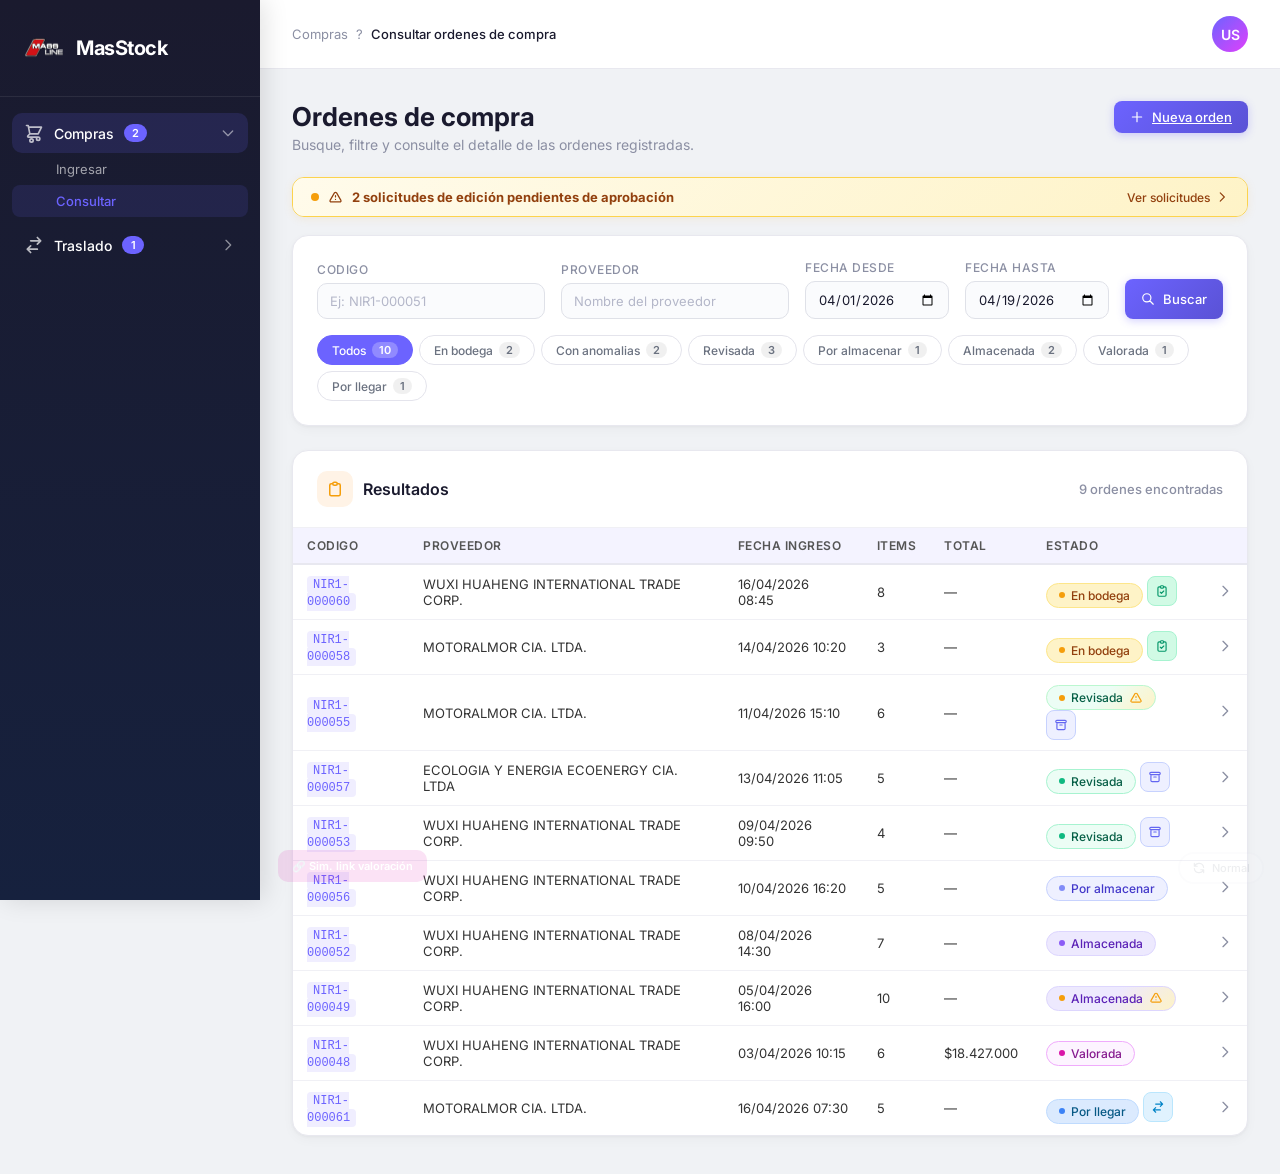
==== commit 7540891f: "modo edicion emergencia y actualización casos de uso" ====
--- a/index.html
+++ b/index.html
@@ -87,6 +87,9 @@
             </a>
           </div>
         </div>
+
+        <!-- Panel: Solicitudes de edición pendientes -->
+        <div id="emergencyRequestsPanel"></div>
 
         <!-- Busqueda y filtros -->
         <div class="card">
--- a/css/styles.css
+++ b/css/styles.css
@@ -900,6 +900,20 @@
     border-color: #3b82f6;
     background: #eff6ff;
     color: #1e40af;
+    opacity: 0.5;
+}
+
+.toggle-error-mode.mode-4 {
+    border-color: #8b5cf6;
+    background: #f5f3ff;
+    color: #5b21b6;
+    opacity: 0.5;
+}
+
+.toggle-error-mode.mode-5 {
+    border-color: #6c63ff;
+    background: #f0eeff;
+    color: #4338ca;
     opacity: 0.5;
 }
 
@@ -1205,6 +1219,19 @@
     border-color: #f59e0b;
     box-shadow: 0 2px 8px rgba(245, 158, 11, 0.4);
     transform: translateY(-1px);
+}
+
+/* Disabled state when emergency edit request is pending */
+.btn-arrival-lg:disabled,
+.btn-review-lg:disabled,
+.btn-edit-review-lg:disabled,
+.btn-store-lg:disabled,
+.btn-pending-lock:disabled {
+    opacity: 0.45;
+    cursor: not-allowed;
+    filter: grayscale(0.4);
+    transform: none !important;
+    box-shadow: none !important;
 }
 
 /* ===== Modal ===== */
@@ -3271,6 +3298,11 @@
     color: #D916A8;
 }
 
+.history-dot.actualizacion-po {
+    background: #e0f2fe;
+    color: #0284c7;
+}
+
 .history-content {
     flex: 1;
     min-width: 0;
@@ -3329,6 +3361,11 @@
 .history-type-badge.valoracion {
     background: #fdf4ff;
     color: #86198f;
+}
+
+.history-type-badge.actualizacion-po {
+    background: #e0f2fe;
+    color: #0369a1;
 }
 
 .history-date {
@@ -4593,4 +4630,1367 @@
 }
 
 .val-form-section { display: block; }
-.val-form-section.hidden { display: none; }+.val-form-section.hidden { display: none; }
+
+/* ===== Manual PO Entry (ingreso_orden) ===== */
+.manual-entry-link {
+    display: inline-flex;
+    align-items: center;
+    gap: 6px;
+    margin-top: 12px;
+    padding: 7px 14px;
+    background: #fff;
+    border: 1.5px solid #6c63ff;
+    border-radius: 8px;
+    color: #6c63ff;
+    font-size: 13px;
+    font-weight: 500;
+    font-family: inherit;
+    cursor: pointer;
+    transition: all 0.2s;
+}
+
+.manual-entry-link:hover {
+    background: #f0eeff;
+    color: #4f46e5;
+    border-color: #4f46e5;
+}
+
+.po-manual-section {
+    margin-top: 20px;
+    border: 1.5px solid #c4b5fd;
+    border-radius: 10px;
+    overflow: hidden;
+}
+
+.manual-mode-banner {
+    display: flex;
+    align-items: center;
+    gap: 10px;
+    padding: 12px 18px;
+    background: linear-gradient(135deg, #f0eeff 0%, #ede9fe 100%);
+    border-bottom: 1px solid #c4b5fd;
+}
+
+.manual-mode-banner svg {
+    color: #6c63ff;
+    flex-shrink: 0;
+}
+
+.manual-mode-banner-text strong {
+    font-size: 13px;
+    font-weight: 600;
+    color: #4c1d95;
+    display: block;
+}
+
+.manual-mode-banner-text span {
+    font-size: 12px;
+    color: #6d28d9;
+}
+
+.manual-info-fields {
+    display: grid;
+    grid-template-columns: 1fr 2fr;
+    gap: 14px;
+    padding: 18px 18px 0;
+}
+
+.manual-field {
+    display: flex;
+    flex-direction: column;
+    gap: 5px;
+}
+
+.manual-field label {
+    font-size: 11px;
+    font-weight: 600;
+    color: #8b8fa3;
+    text-transform: uppercase;
+    letter-spacing: 0.5px;
+}
+
+.manual-field label .required-star {
+    color: #ef4444;
+    margin-left: 2px;
+}
+
+.manual-nir-display {
+    display: flex;
+    align-items: center;
+    gap: 8px;
+    height: 38px;
+}
+
+.manual-nir-display code {
+    background: #f0eeff;
+    padding: 3px 10px;
+    border-radius: 6px;
+    font-size: 13px;
+    font-weight: 600;
+    color: #6c63ff;
+    letter-spacing: 0.3px;
+}
+
+.manual-nir-auto {
+    font-size: 11px;
+    color: #9ca3af;
+    font-style: italic;
+}
+
+.manual-field-input {
+    padding: 8px 12px;
+    border: 1.5px solid #e0e0e8;
+    border-radius: 8px;
+    font-size: 14px;
+    font-family: inherit;
+    color: #1a1a2e;
+    background: #fff;
+    transition: border-color 0.2s;
+    outline: none;
+}
+
+.manual-field-input:focus {
+    border-color: #6c63ff;
+    box-shadow: 0 0 0 3px rgba(108, 99, 255, 0.08);
+}
+
+.manual-table-wrap {
+    padding: 18px;
+}
+
+.manual-table-header {
+    display: flex;
+    align-items: center;
+    justify-content: space-between;
+    margin-bottom: 12px;
+}
+
+.manual-table-header h3 {
+    font-size: 14px;
+    font-weight: 600;
+    color: #1a1a2e;
+}
+
+.btn-add-manual-row {
+    display: inline-flex;
+    align-items: center;
+    gap: 5px;
+    padding: 6px 12px;
+    background: #f0eeff;
+    border: 1.5px solid #c4b5fd;
+    border-radius: 8px;
+    color: #6c63ff;
+    font-size: 12px;
+    font-weight: 500;
+    font-family: inherit;
+    cursor: pointer;
+    transition: all 0.2s;
+}
+
+.btn-add-manual-row:hover {
+    background: #ede9fe;
+    border-color: #6c63ff;
+}
+
+.manual-input {
+    padding: 6px 8px;
+    border: 1.5px solid #e0e0e8;
+    border-radius: 6px;
+    font-size: 13px;
+    font-family: inherit;
+    color: #1a1a2e;
+    background: #fff;
+    width: 100%;
+    min-width: 0;
+    transition: border-color 0.2s;
+    outline: none;
+}
+
+.manual-input:focus {
+    border-color: #6c63ff;
+    box-shadow: 0 0 0 3px rgba(108, 99, 255, 0.08);
+}
+
+.manual-input.manual-qty,
+.manual-input.manual-price {
+    text-align: right;
+    width: 80px;
+}
+
+.manual-row-remove {
+    display: flex;
+    align-items: center;
+    justify-content: center;
+    width: 26px;
+    height: 26px;
+    border: none;
+    background: transparent;
+    color: #9ca3af;
+    cursor: pointer;
+    border-radius: 6px;
+    padding: 0;
+    transition: all 0.15s;
+}
+
+.manual-row-remove:hover {
+    background: #fef2f2;
+    color: #ef4444;
+}
+
+/* ===== Emergency Edit Mode ===== */
+
+/* Trigger button */
+.btn-emergency-lg {
+    padding: 8px 15px;
+    border-radius: 10px;
+    border: 1.5px solid #fcd34d;
+    background: #fffbeb;
+    color: #92400e;
+    font-size: 13px;
+    font-weight: 600;
+    font-family: inherit;
+    display: inline-flex;
+    align-items: center;
+    gap: 7px;
+    cursor: pointer;
+    transition: all 0.2s;
+}
+
+.btn-emergency-lg:hover:not(:disabled) {
+    background: #f59e0b;
+    color: #fff;
+    border-color: #f59e0b;
+    box-shadow: 0 2px 8px rgba(245, 158, 11, 0.38);
+    transform: translateY(-1px);
+}
+
+.btn-emergency-lg.pending,
+.btn-emergency-lg:disabled {
+    background: #f7f8fa;
+    border-color: #e4e4ec;
+    color: #9ca3af;
+    cursor: default;
+    transform: none;
+    box-shadow: none;
+}
+
+/* Subtle emergency button (placed at bottom of info card) */
+.card-footer-subtle {
+    display: flex;
+    justify-content: flex-end;
+    padding: 8px 24px 14px;
+    border-top: 1px solid #f3f4f6;
+}
+.btn-emergency-subtle {
+    display: inline-flex;
+    align-items: center;
+    gap: 5px;
+    background: none;
+    border: none;
+    padding: 4px 6px;
+    font-size: 11.5px;
+    font-weight: 500;
+    font-family: inherit;
+    color: #c4b5a0;
+    cursor: pointer;
+    border-radius: 6px;
+    transition: all 0.15s;
+    letter-spacing: 0.01em;
+}
+.btn-emergency-subtle:hover {
+    color: #92400e;
+    background: #fef3c7;
+}
+.btn-emergency-subtle.pending {
+    color: #d1d5db;
+    pointer-events: none;
+}
+
+/* Banner at top of page */
+.emergency-edit-banner {
+    display: flex;
+    align-items: center;
+    justify-content: space-between;
+    gap: 12px;
+    padding: 12px 20px;
+    background: linear-gradient(135deg, #fffbeb, #fef3c7);
+    border: 1.5px solid #fcd34d;
+    border-radius: 12px;
+    margin-bottom: 24px;
+    flex-wrap: wrap;
+}
+
+.emergency-edit-banner-content {
+    display: flex;
+    align-items: center;
+    gap: 12px;
+}
+
+.emergency-edit-banner-icon {
+    width: 36px;
+    height: 36px;
+    border-radius: 10px;
+    background: #fde68a;
+    color: #92400e;
+    display: flex;
+    align-items: center;
+    justify-content: center;
+    flex-shrink: 0;
+}
+
+.emergency-edit-banner-text strong {
+    font-size: 13px;
+    font-weight: 600;
+    color: #78350f;
+    display: block;
+}
+
+.emergency-edit-banner-text span {
+    font-size: 12px;
+    color: #92400e;
+}
+
+.emergency-edit-banner-cancel {
+    display: flex;
+    align-items: center;
+    gap: 6px;
+    padding: 7px 14px;
+    border-radius: 8px;
+    border: 1.5px solid #d1d5db;
+    background: #fff;
+    color: #374151;
+    font-size: 12px;
+    font-weight: 600;
+    font-family: inherit;
+    cursor: pointer;
+    transition: all 0.15s;
+    white-space: nowrap;
+    flex-shrink: 0;
+}
+
+.emergency-edit-banner-cancel:hover {
+    border-color: #ef4444;
+    color: #ef4444;
+    background: #fef2f2;
+}
+
+/* Sticky bottom action bar */
+.emergency-edit-bar {
+    position: sticky;
+    bottom: 24px;
+    margin-top: 20px;
+    background: #fff;
+    border: 1.5px solid #fcd34d;
+    border-radius: 14px;
+    padding: 14px 20px;
+    display: flex;
+    align-items: center;
+    justify-content: space-between;
+    box-shadow: 0 8px 32px rgba(245, 158, 11, 0.18), 0 2px 10px rgba(0,0,0,0.07);
+    z-index: 100;
+    gap: 12px;
+}
+
+.emergency-change-count {
+    font-size: 13px;
+    font-weight: 600;
+    color: #92400e;
+    background: #fef3c7;
+    padding: 4px 13px;
+    border-radius: 20px;
+    border: 1px solid #fde68a;
+}
+
+.btn-emergency-confirm {
+    padding: 9px 18px;
+    border-radius: 10px;
+    border: none;
+    background: linear-gradient(135deg, #fbbf24, #f59e0b);
+    color: #fff;
+    font-size: 13px;
+    font-weight: 600;
+    font-family: inherit;
+    display: inline-flex;
+    align-items: center;
+    gap: 8px;
+    cursor: pointer;
+    transition: all 0.2s;
+}
+
+.btn-emergency-confirm:hover:not(:disabled) {
+    background: linear-gradient(135deg, #f59e0b, #d97706);
+    box-shadow: 0 4px 12px rgba(245, 158, 11, 0.45);
+    transform: translateY(-1px);
+}
+
+.btn-emergency-confirm:disabled {
+    background: #e5e7eb;
+    color: #9ca3af;
+    cursor: default;
+}
+
+/* Add row button in products card */
+.btn-add-emergency-row {
+    display: inline-flex;
+    align-items: center;
+    gap: 6px;
+    padding: 6px 13px;
+    border-radius: 8px;
+    border: 1.5px solid #fcd34d;
+    background: #fffbeb;
+    color: #92400e;
+    font-size: 12px;
+    font-weight: 600;
+    font-family: inherit;
+    cursor: pointer;
+    transition: all 0.15s;
+}
+
+.btn-add-emergency-row:hover {
+    background: #fef3c7;
+    border-color: #f59e0b;
+}
+
+/* Editable inputs inside emergency edit mode */
+.emergency-edit-input {
+    padding: 6px 10px;
+    border: 1.5px solid #d1d5db;
+    border-radius: 7px;
+    font-size: 13px;
+    font-family: inherit;
+    color: #1a1a2e;
+    background: #fff;
+    width: 100%;
+    min-width: 0;
+    transition: border-color 0.2s, box-shadow 0.2s;
+    outline: none;
+}
+
+.emergency-edit-input:focus {
+    border-color: #a5a0ff;
+    box-shadow: 0 0 0 3px rgba(108, 99, 255, 0.1);
+}
+
+.emergency-edit-select {
+    -webkit-appearance: none;
+    appearance: none;
+    background-image: url("data:image/svg+xml,%3Csvg xmlns='http://www.w3.org/2000/svg' width='12' height='12' fill='none' stroke='%23d97706' viewBox='0 0 24 24'%3E%3Cpath stroke-linecap='round' stroke-linejoin='round' stroke-width='2' d='M19 9l-7 7-7-7'/%3E%3C/svg%3E");
+    background-repeat: no-repeat;
+    background-position: right 10px center;
+    background-color: #fff;
+    padding-right: 32px;
+    cursor: pointer;
+}
+
+/* New row highlight in emergency product table */
+.emergency-new-row > td {
+    background: #f0fdf4;
+}
+
+.emergency-new-badge {
+    display: inline-flex;
+    align-items: center;
+    font-size: 10px;
+    font-weight: 700;
+    padding: 2px 7px;
+    background: #dcfce7;
+    color: #15803d;
+    border-radius: 10px;
+    border: 1px solid #bbf7d0;
+    white-space: nowrap;
+    letter-spacing: 0.3px;
+}
+
+/* Row state badges in emergency edit table */
+.ee-row-num-wrap {
+    display: flex;
+    flex-direction: column;
+    align-items: center;
+    gap: 3px;
+    line-height: 1;
+}
+
+.ee-row-state-badge {
+    display: table;
+    font-size: 9px;
+    font-weight: 700;
+    padding: 2px 6px;
+    border-radius: 4px;
+    white-space: nowrap;
+    letter-spacing: 0.5px;
+    border: 1px solid transparent;
+    margin: 4px auto 0;
+    text-align: center;
+}
+
+.ee-badge-edited {
+    background: #fef3c7;
+    color: #92400e;
+    border-color: #fde68a;
+}
+
+.ee-badge-deleted {
+    background: #fee2e2;
+    color: #b91c1c;
+    border-color: #fca5a5;
+}
+
+.ee-badge-new {
+    background: #dcfce7;
+    color: #15803d;
+    border-color: #bbf7d0;
+}
+
+/* Subtle row highlight for edited rows */
+.ee-edited-row td {
+    background: #fffdf5;
+}
+
+/* Warning box in modal */
+.emergency-warning-box {
+    display: flex;
+    align-items: flex-start;
+    gap: 10px;
+    padding: 12px 14px;
+    background: #fffbeb;
+    border: 1px solid #fde68a;
+    border-radius: 10px;
+    font-size: 13px;
+    color: #92400e;
+    line-height: 1.5;
+}
+
+/* Diff table in confirmation modal */
+.emergency-diff-table {
+    width: 100%;
+    border-collapse: collapse;
+    font-size: 13px;
+    border-radius: 10px;
+    overflow: hidden;
+    border: 1px solid #e4e4ec;
+}
+
+.emergency-diff-table thead tr {
+    background: #f7f8fa;
+}
+
+.emergency-diff-table th {
+    padding: 10px 14px;
+    text-align: left;
+    font-weight: 600;
+    font-size: 11px;
+    color: #8b8fa3;
+    text-transform: uppercase;
+    letter-spacing: 0.5px;
+    border-bottom: 1.5px solid #e4e4ec;
+}
+
+.emergency-diff-table td {
+    padding: 10px 14px;
+    border-bottom: 1px solid #f3f4f6;
+    vertical-align: middle;
+}
+
+.emergency-diff-table tbody tr:last-child td {
+    border-bottom: none;
+}
+
+.diff-campo {
+    font-weight: 500;
+    color: #374151;
+    white-space: nowrap;
+    font-size: 12px;
+}
+
+.diff-antes {
+    color: #dc2626;
+    text-decoration: line-through;
+    font-size: 12px;
+    max-width: 180px;
+}
+
+.diff-despues {
+    color: #16a34a;
+    font-weight: 500;
+    font-size: 12px;
+    max-width: 180px;
+}
+
+.diff-none {
+    color: #9ca3af;
+    font-style: italic;
+    text-decoration: none;
+}
+
+.diff-deleted > td { background: #fef2f2; }
+.diff-added > td { background: #f0fdf4; }
+.diff-deleted .diff-antes { text-decoration: none; font-weight: 500; }
+.diff-deleted .diff-despues { color: #9ca3af; font-style: italic; font-weight: normal; }
+.diff-added .diff-antes { color: #9ca3af; font-style: italic; text-decoration: none; }
+.diff-added .diff-despues { color: #16a34a; font-weight: 600; }
+
+.diff-accion-badge {
+    display: inline-block;
+    font-size: 11px;
+    font-weight: 600;
+    padding: 2px 8px;
+    border-radius: 99px;
+    white-space: nowrap;
+}
+.diff-accion-edited {
+    background: #ede9fe;
+    color: #6d28d9;
+}
+.diff-accion-deleted {
+    background: #fee2e2;
+    color: #b91c1c;
+}
+.diff-accion-added {
+    background: #dcfce7;
+    color: #15803d;
+}
+
+.diff-photo-thumb {
+    width: 56px;
+    height: 56px;
+    object-fit: cover;
+    border-radius: 6px;
+    border: 1px solid #e5e7eb;
+    display: block;
+}
+
+/* Soft-delete photo in anomaly edit panel */
+.ee-photo-thumb-deleted {
+    opacity: 0.5;
+    position: relative;
+}
+.ee-photo-thumb-deleted img {
+    filter: grayscale(1);
+    border: 1.5px solid #f87171;
+    border-radius: 6px;
+}
+.ee-photo-restore {
+    position: absolute;
+    bottom: 3px;
+    right: 3px;
+    width: 22px;
+    height: 22px;
+    border-radius: 50%;
+    border: 1px solid #bbf7d0;
+    background: #f0fdf4;
+    color: #16a34a;
+    cursor: pointer;
+    display: flex;
+    align-items: center;
+    justify-content: center;
+    padding: 0;
+}
+.ee-photo-restore:hover {
+    background: #dcfce7;
+    border-color: #4ade80;
+}
+
+/* Reason display in diff modal */
+.emergency-reason-display {
+    padding: 12px 14px;
+    background: #f7f8fa;
+    border-radius: 10px;
+    border: 1px solid #e4e4ec;
+}
+
+/* History timeline: emergency type */
+.history-dot.edicion-emergencia {
+    background: linear-gradient(135deg, #fef3c7, #fde68a);
+    color: #92400e;
+}
+
+.history-type-badge.edicion-emergencia {
+    background: #fef3c7;
+    color: #92400e;
+    border: 1px solid #fde68a;
+}
+
+/* ===== Emergency Sub-panels (boxes & anomalies edit) ===== */
+.emergency-sub-panel {
+    background: #fffbeb;
+    border: 1px solid #fde68a;
+    border-radius: 10px;
+    padding: 12px 16px;
+    margin: 2px 0 4px;
+}
+.emergency-sub-panel-header {
+    display: flex;
+    align-items: center;
+    gap: 8px;
+    font-size: 12px;
+    font-weight: 600;
+    color: #92400e;
+    margin-bottom: 10px;
+}
+.emergency-box-item-row {
+    display: flex;
+    align-items: center;
+    gap: 10px;
+    padding: 6px 0;
+    border-top: 1px solid #fef3c7;
+    font-size: 13px;
+}
+.emergency-box-item-row:first-of-type {
+    border-top: none;
+}
+.emergency-box-item-row.ee-item-new {
+    background: #f0fdf4;
+    border-radius: 6px;
+    padding: 6px 8px;
+    border: 1px solid #bbf7d0;
+    margin-top: 4px;
+}
+/* Position input inside ee box edit panel */
+.ee-box-position-input {
+    margin-left: auto;
+    width: 90px;
+    padding: 3px 8px;
+    border: 1px solid #bbf7d0;
+    border-radius: 6px;
+    font-size: 11.5px;
+    font-weight: 600;
+    color: #166534;
+    background: #f0fdf4;
+    text-align: center;
+    outline: none;
+    transition: border-color 0.2s, box-shadow 0.2s;
+    font-family: 'Inter', sans-serif;
+}
+.ee-box-position-input:focus {
+    border-color: #10b981;
+    box-shadow: 0 0 0 3px rgba(16, 185, 129, 0.1);
+}
+.ee-box-position-input::placeholder {
+    color: #86efac;
+    font-weight: 400;
+}
+
+.ee-box-code-input {
+    width: 88px;
+    padding: 3px 8px;
+    border: 1px solid #c4b5fd;
+    border-radius: 6px;
+    font-size: 11px;
+    font-weight: 600;
+    color: #5b21b6;
+    background: #ede9fe;
+    text-align: center;
+    outline: none;
+    transition: border-color 0.2s, box-shadow 0.2s;
+    font-family: 'Inter', sans-serif;
+}
+.ee-box-code-input:focus {
+    border-color: #7c3aed;
+    box-shadow: 0 0 0 3px rgba(109, 40, 217, 0.1);
+}
+
+/* === Soft-delete styles for emergency edit === */
+.ee-deleted-row > td {
+    background: #fff1f2;
+    opacity: 0.75;
+}
+.ee-deleted-row > td input,
+.ee-deleted-row > td .ml-ac-input {
+    pointer-events: none;
+    text-decoration: line-through;
+    color: #9ca3af;
+}
+.ee-deleted-row > td:first-child {
+    border-left: 3px solid #f87171;
+}
+
+.ee-box-deleted {
+    background: #fff1f2;
+    opacity: 0.75;
+    border-left: 3px solid #f87171;
+}
+.ee-deleted-label {
+    font-size: 11px;
+    font-style: italic;
+    color: #ef4444;
+    padding: 0 6px;
+}
+.ee-strikethrough {
+    text-decoration: line-through;
+    color: #9ca3af;
+}
+.ee-box-deleted-info {
+    font-size: 12px;
+    color: #9ca3af;
+}
+
+.ee-restore-btn {
+    display: inline-flex;
+    align-items: center;
+    justify-content: center;
+    width: 28px;
+    height: 28px;
+    border-radius: 6px;
+    border: 1px solid #bbf7d0;
+    background: #f0fdf4;
+    color: #16a34a;
+    cursor: pointer;
+    flex-shrink: 0;
+    transition: background 0.15s, border-color 0.15s;
+}
+.ee-restore-btn:hover {
+    background: #dcfce7;
+    border-color: #4ade80;
+}
+
+.emergency-anomaly-fields {
+    display: flex;
+    gap: 12px;
+    flex-wrap: wrap;
+    align-items: flex-start;
+    margin-top: 4px;
+}
+.emergency-anomaly-field {
+    display: flex;
+    flex-direction: column;
+}
+.btn-add-anomaly-ee {
+    display: inline-flex;
+    align-items: center;
+    justify-content: center;
+    width: 26px;
+    height: 26px;
+    border-radius: 6px;
+    border: 1.5px dashed #d1d5db;
+    background: transparent;
+    color: #9ca3af;
+    cursor: pointer;
+    transition: all 0.15s;
+}
+.btn-add-anomaly-ee:hover {
+    border-color: #f59e0b;
+    color: #f59e0b;
+    background: #fffbeb;
+}
+.btn-view-anomaly.snapshot-new {
+    background: #fef3c7;
+    border-color: #fbbf24;
+    color: #92400e;
+}
+.btn-view-anomaly.snapshot-deleted {
+    opacity: 0.45;
+    border-color: #fca5a5;
+    color: #ef4444;
+}
+.btn-view-boxes.expanded,
+.btn-view-anomaly.expanded {
+    box-shadow: 0 0 0 2px #f59e0b55;
+}
+
+/* EE Photo zone */
+.ee-photo-zone {
+    margin-top: 12px;
+    padding-top: 10px;
+    border-top: 1px dashed #f5c97a;
+}
+.ee-photo-zone-header {
+    display: flex;
+    align-items: center;
+    gap: 5px;
+    font-size: 11px;
+    font-weight: 600;
+    color: #92400e;
+    margin-bottom: 8px;
+}
+.ee-photo-thumbs {
+    display: flex;
+    flex-wrap: wrap;
+    gap: 8px;
+    margin-bottom: 8px;
+    min-height: 20px;
+}
+.ee-photo-thumbs-empty {
+    font-size: 11px;
+    color: #b45309;
+    opacity: 0.7;
+    align-items: center;
+}
+.ee-photo-thumb {
+    position: relative;
+    width: 64px;
+    height: 64px;
+    border-radius: 6px;
+    overflow: hidden;
+    border: 1.5px solid #fcd34d;
+    background: #fffbeb;
+}
+.ee-photo-thumb img {
+    width: 100%;
+    height: 100%;
+    object-fit: cover;
+}
+.ee-photo-remove {
+    position: absolute;
+    top: 2px;
+    right: 2px;
+    width: 18px;
+    height: 18px;
+    border-radius: 50%;
+    border: none;
+    background: rgba(0,0,0,0.55);
+    color: #fff;
+    font-size: 12px;
+    line-height: 1;
+    display: flex;
+    align-items: center;
+    justify-content: center;
+    cursor: pointer;
+    padding: 0;
+}
+.ee-photo-remove:hover { background: #ef4444; }
+.ee-photo-add-btn {
+    display: inline-flex;
+    align-items: center;
+    gap: 5px;
+    font-size: 11px;
+    font-weight: 600;
+    color: #92400e;
+    background: #fef3c7;
+    border: 1.5px dashed #fcd34d;
+    border-radius: 6px;
+    padding: 5px 10px;
+    cursor: pointer;
+    transition: background 0.15s, border-color 0.15s;
+}
+.ee-photo-add-btn:hover {
+    background: #fde68a;
+    border-color: #f59e0b;
+}
+
+/* ===== Emergency Requests Panel (Solicitudes de edición pendientes) ===== */
+
+.er-panel {
+    border: 1.5px solid #fcd34d;
+    border-radius: 12px;
+    overflow: hidden;
+    margin-bottom: 18px;
+    box-shadow: 0 2px 10px rgba(245, 158, 11, 0.10);
+}
+
+.er-panel-header {
+    display: flex;
+    align-items: center;
+    justify-content: space-between;
+    padding: 11px 18px;
+    background: linear-gradient(135deg, #fffbeb 0%, #fef3c7 100%);
+    cursor: pointer;
+    user-select: none;
+    gap: 8px;
+    transition: background 0.15s;
+}
+
+.er-panel-header:hover {
+    background: linear-gradient(135deg, #fef3c7 0%, #fde68a 100%);
+}
+
+.er-panel-header-left {
+    display: flex;
+    align-items: center;
+    gap: 9px;
+    color: #92400e;
+    font-size: 13px;
+}
+
+.er-panel-dot {
+    width: 8px;
+    height: 8px;
+    border-radius: 50%;
+    background: #f59e0b;
+    flex-shrink: 0;
+    animation: er-dot-pulse 1.8s ease-in-out infinite;
+}
+
+@keyframes er-dot-pulse {
+    0%, 100% { opacity: 1; transform: scale(1); }
+    50% { opacity: 0.5; transform: scale(0.8); }
+}
+
+.er-chevron {
+    color: #92400e;
+    transition: transform 0.2s;
+    flex-shrink: 0;
+}
+
+.er-chevron.open {
+    transform: rotate(180deg);
+}
+
+.er-panel-body {
+    padding: 12px 14px;
+    display: flex;
+    flex-direction: column;
+    gap: 10px;
+    background: #fff;
+    border-top: 1px solid #fde68a;
+}
+
+/* Individual request card */
+.er-card {
+    background: #fff;
+    border: 1.5px solid #e9e9f0;
+    border-left: 4px solid #f59e0b;
+    border-radius: 10px;
+    padding: 13px 15px 11px;
+    display: flex;
+    flex-direction: column;
+    gap: 8px;
+    box-shadow: 0 1px 4px rgba(0,0,0,0.04);
+}
+
+.er-card-top {
+    display: flex;
+    align-items: flex-start;
+    gap: 12px;
+    flex-wrap: wrap;
+}
+
+.er-card-info {
+    display: flex;
+    flex-direction: column;
+    gap: 3px;
+    flex: 1;
+    min-width: 180px;
+}
+
+.er-code {
+    display: inline-block;
+    background: #fef3c7;
+    color: #92400e;
+    font-size: 12px;
+    font-weight: 700;
+    font-family: inherit;
+    padding: 2px 9px;
+    border-radius: 5px;
+    letter-spacing: 0.3px;
+    border: 1px solid #fde68a;
+    width: fit-content;
+}
+
+.er-proveedor {
+    font-size: 14px;
+    font-weight: 600;
+    color: #1a1a2e;
+    line-height: 1.3;
+}
+
+.er-meta {
+    font-size: 12px;
+    color: #9ca3af;
+}
+
+.er-meta strong {
+    color: #6b7280;
+}
+
+.er-card-actions {
+    display: flex;
+    align-items: center;
+    gap: 7px;
+    flex-shrink: 0;
+    flex-wrap: wrap;
+}
+
+.er-btn-diff {
+    padding: 5px 11px;
+    border: 1.5px solid #e0e0e8;
+    border-radius: 7px;
+    background: #f9f9fc;
+    color: #5b5b7b;
+    font-size: 12px;
+    font-weight: 500;
+    font-family: inherit;
+    cursor: pointer;
+    transition: all 0.15s;
+    white-space: nowrap;
+}
+
+.er-btn-diff:hover {
+    background: #f0eeff;
+    border-color: #c4b5fd;
+    color: #4f46e5;
+}
+
+.er-btn-diff.active {
+    background: #f0eeff;
+    border-color: #a78bfa;
+    color: #4f46e5;
+}
+
+.er-btn-approve {
+    display: inline-flex;
+    align-items: center;
+    gap: 5px;
+    padding: 5px 12px;
+    border: 1.5px solid #bbf7d0;
+    border-radius: 7px;
+    background: #f0fdf4;
+    color: #166534;
+    font-size: 12px;
+    font-weight: 600;
+    font-family: inherit;
+    cursor: pointer;
+    transition: all 0.15s;
+    white-space: nowrap;
+}
+
+.er-btn-approve:hover {
+    background: #16a34a;
+    border-color: #16a34a;
+    color: #fff;
+    box-shadow: 0 2px 6px rgba(22, 163, 74, 0.28);
+}
+
+.er-btn-reject {
+    display: inline-flex;
+    align-items: center;
+    gap: 5px;
+    padding: 5px 12px;
+    border: 1.5px solid #fecaca;
+    border-radius: 7px;
+    background: #fff;
+    color: #991b1b;
+    font-size: 12px;
+    font-weight: 600;
+    font-family: inherit;
+    cursor: pointer;
+    transition: all 0.15s;
+    white-space: nowrap;
+}
+
+.er-btn-reject:hover {
+    background: #fef2f2;
+    border-color: #f87171;
+}
+
+.er-motivo {
+    font-size: 12.5px;
+    color: #6b7280;
+    line-height: 1.5;
+    padding: 0 2px;
+}
+
+.er-motivo-label {
+    font-weight: 600;
+    color: #92400e;
+    margin-right: 2px;
+}
+
+/* Diff table inside request card */
+.er-diff-block {
+    background: #fffbeb;
+    border: 1px solid #fde68a;
+    border-radius: 8px;
+    padding: 12px;
+    overflow-x: auto;
+}
+
+/* Reject form */
+.er-reject-form {
+    background: #fef2f2;
+    border: 1.5px solid #fecaca;
+    border-radius: 8px;
+    padding: 12px 14px;
+}
+
+.er-btn-confirm-reject {
+    display: inline-flex;
+    align-items: center;
+    gap: 5px;
+    padding: 7px 14px;
+    border: none;
+    border-radius: 7px;
+    background: #dc2626;
+    color: #fff;
+    font-size: 12px;
+    font-weight: 600;
+    font-family: inherit;
+    cursor: pointer;
+    transition: all 0.15s;
+}
+
+.er-btn-confirm-reject:hover {
+    background: #b91c1c;
+    box-shadow: 0 2px 6px rgba(220, 38, 38, 0.32);
+}
+
+/* Ver orden button inside solicitud cards */
+.er-btn-view-order {
+    display: inline-flex;
+    align-items: center;
+    gap: 5px;
+    padding: 5px 11px;
+    background: none;
+    border: 1px solid #c7d2fe;
+    border-radius: 7px;
+    font-size: 12px;
+    font-weight: 500;
+    color: #4338ca;
+    cursor: pointer;
+    font-family: inherit;
+    text-decoration: none;
+    transition: all 0.15s;
+    white-space: nowrap;
+}
+
+.er-btn-view-order:hover {
+    background: #eef2ff;
+    border-color: #a5b4fc;
+    color: #312e81;
+}
+
+/* Clickable card (replaces buttons) */
+.er-card-clickable {
+    cursor: pointer;
+    transition: box-shadow 0.15s, border-color 0.15s, transform 0.1s;
+}
+
+.er-card-clickable:hover {
+    border-color: #a78bfa;
+    box-shadow: 0 4px 16px rgba(108, 99, 255, 0.13), 0 1px 4px rgba(0,0,0,0.05);
+    transform: translateY(-1px);
+}
+
+/* Nav hint (N cambios + chevron) */
+.er-card-nav-hint {
+    display: flex;
+    align-items: center;
+    gap: 5px;
+    color: #6b7280;
+    font-size: 12px;
+    font-weight: 500;
+    flex-shrink: 0;
+    margin-left: auto;
+}
+
+.er-card-nav-hint svg {
+    color: #9ca3af;
+}
+
+/* Review request mode — product table row states */
+tr.review-new-row td {
+    background: #f0fdf4;
+}
+
+tr.review-deleted-row td {
+    background: #fef2f2;
+    color: #9ca3af;
+}
+
+tr.review-deleted-row td .ml-code-badge,
+tr.review-deleted-row td .ml-desc-readonly {
+    text-decoration: line-through;
+    opacity: 0.6;
+}
+
+tr.review-edited-row td {
+    background: #fffbf0;
+}
+
+/* ===== Página: Solicitudes de edición de emergencia ===== */
+
+/* Extiende .page-header con gap y wrap para esta página */
+.page-header.se-page-header {
+    gap: 16px;
+    flex-wrap: wrap;
+    margin-bottom: 20px;
+}
+
+.se-page-header-info {
+    display: flex;
+    flex-direction: column;
+    gap: 3px;
+}
+
+/* Título más compacto que .page-title (26px → 22px) */
+.se-page-title {
+    font-size: 22px;
+    font-weight: 700;
+    color: #1a1a2e;
+    margin: 0;
+}
+
+/* Botón volver */
+.se-back-btn {
+    display: inline-flex;
+    align-items: center;
+    gap: 6px;
+    padding: 7px 14px;
+    border: 1.5px solid #e0e0e8;
+    border-radius: 9px;
+    background: #fff;
+    color: #5b5b7b;
+    font-size: 13px;
+    font-weight: 500;
+    font-family: inherit;
+    cursor: pointer;
+    text-decoration: none;
+    transition: all 0.15s;
+    align-self: flex-start;
+}
+
+.se-back-btn:hover {
+    background: #f5f5fb;
+    border-color: #c4b5fd;
+    color: #4f46e5;
+}
+
+/* Badge de conteo pendiente — mismo estilo amber que .er-code pero pill */
+.se-count-badge {
+    display: inline-flex;
+    align-items: center;
+    gap: 7px;
+    padding: 5px 13px;
+    background: #fef3c7;
+    border: 1.5px solid #fde68a;
+    border-radius: 20px;
+    font-size: 13px;
+    font-weight: 600;
+    color: #92400e;
+}
+
+/* Lista de tarjetas */
+#erList {
+    display: flex;
+    flex-direction: column;
+    gap: 14px;
+}
+
+/* .er-card ya tiene el estilo base; .se-card solo ajusta el padding */
+.se-card {
+    padding: 16px 18px 14px;
+}
+
+/* Estado vacío */
+.se-empty {
+    display: flex;
+    flex-direction: column;
+    align-items: center;
+    gap: 10px;
+    padding: 56px 24px;
+    text-align: center;
+}
+
+.se-empty-title {
+    font-size: 15px;
+    font-weight: 600;
+    color: #6b7280;
+    margin: 0;
+}
+
+.se-empty-msg {
+    font-size: 13px;
+    color: #9ca3af;
+    margin: 0;
+    max-width: 340px;
+}
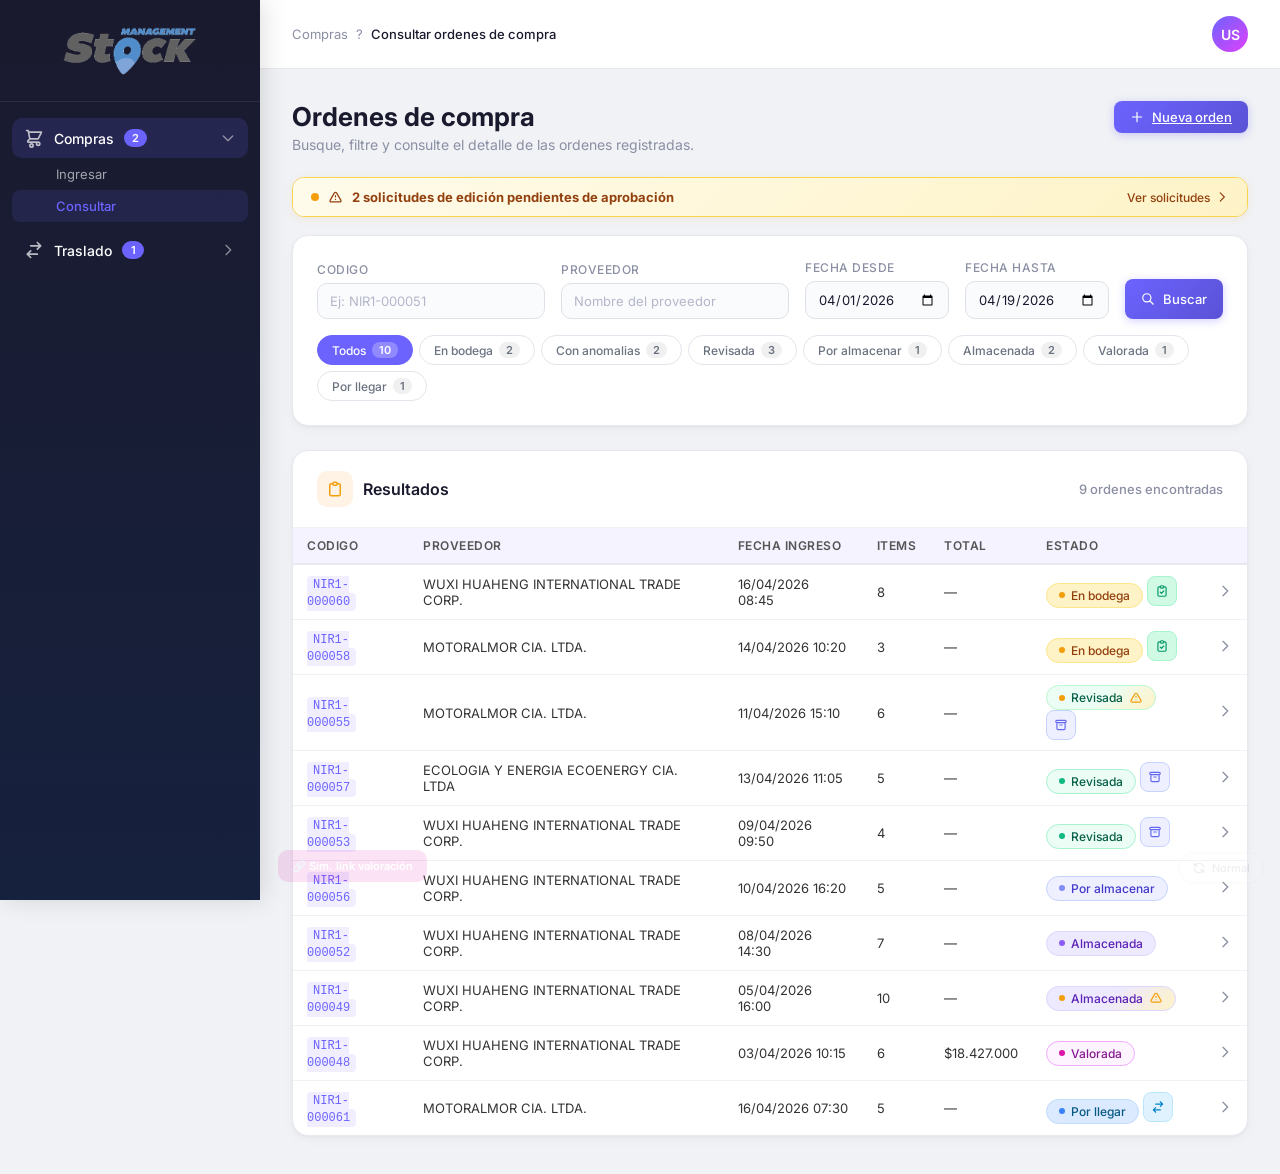
==== commit 405b5321: "icono cambiado" ====
--- a/index.html
+++ b/index.html
@@ -6,7 +6,7 @@
   <title>MasStock — Consultar ordenes de compra</title>
   <link href="https://fonts.googleapis.com/css2?family=Inter:wght@400;500;600;700&display=swap" rel="stylesheet">
   <link rel="stylesheet" href="css/styles.css">
-  <link rel="icon" type="image/png" href="assets/logo.png">
+  <link rel="icon" type="image/svg+xml" href="assets/favicon.svg">
 </head>
 <body>
 
@@ -14,7 +14,6 @@
   <aside class="sidebar">
     <div class="sidebar-logo">
       <img class="logo-icon" src="assets/logo.png" alt="MasStock">
-      <span class="logo-text">MasStock</span>
     </div>
     <nav class="sidebar-nav">
       <div class="nav-section open">
--- a/css/styles.css
+++ b/css/styles.css
@@ -34,18 +34,20 @@
 }
 
 .sidebar-logo {
-    padding: 28px 24px;
+    padding: 24px 24px;
     border-bottom: 1px solid rgba(255, 255, 255, 0.08);
     display: flex;
     align-items: center;
+    justify-content: center;
     gap: 12px;
 }
 
 .sidebar-logo .logo-icon {
-    width: 40px;
-    height: 40px;
+    width: 140px;
+    height: auto;
+    max-width: 100%;
+    display: block;
     border-radius: 10px;
-    object-fit: contain;
 }
 
 .sidebar-logo .logo-text {
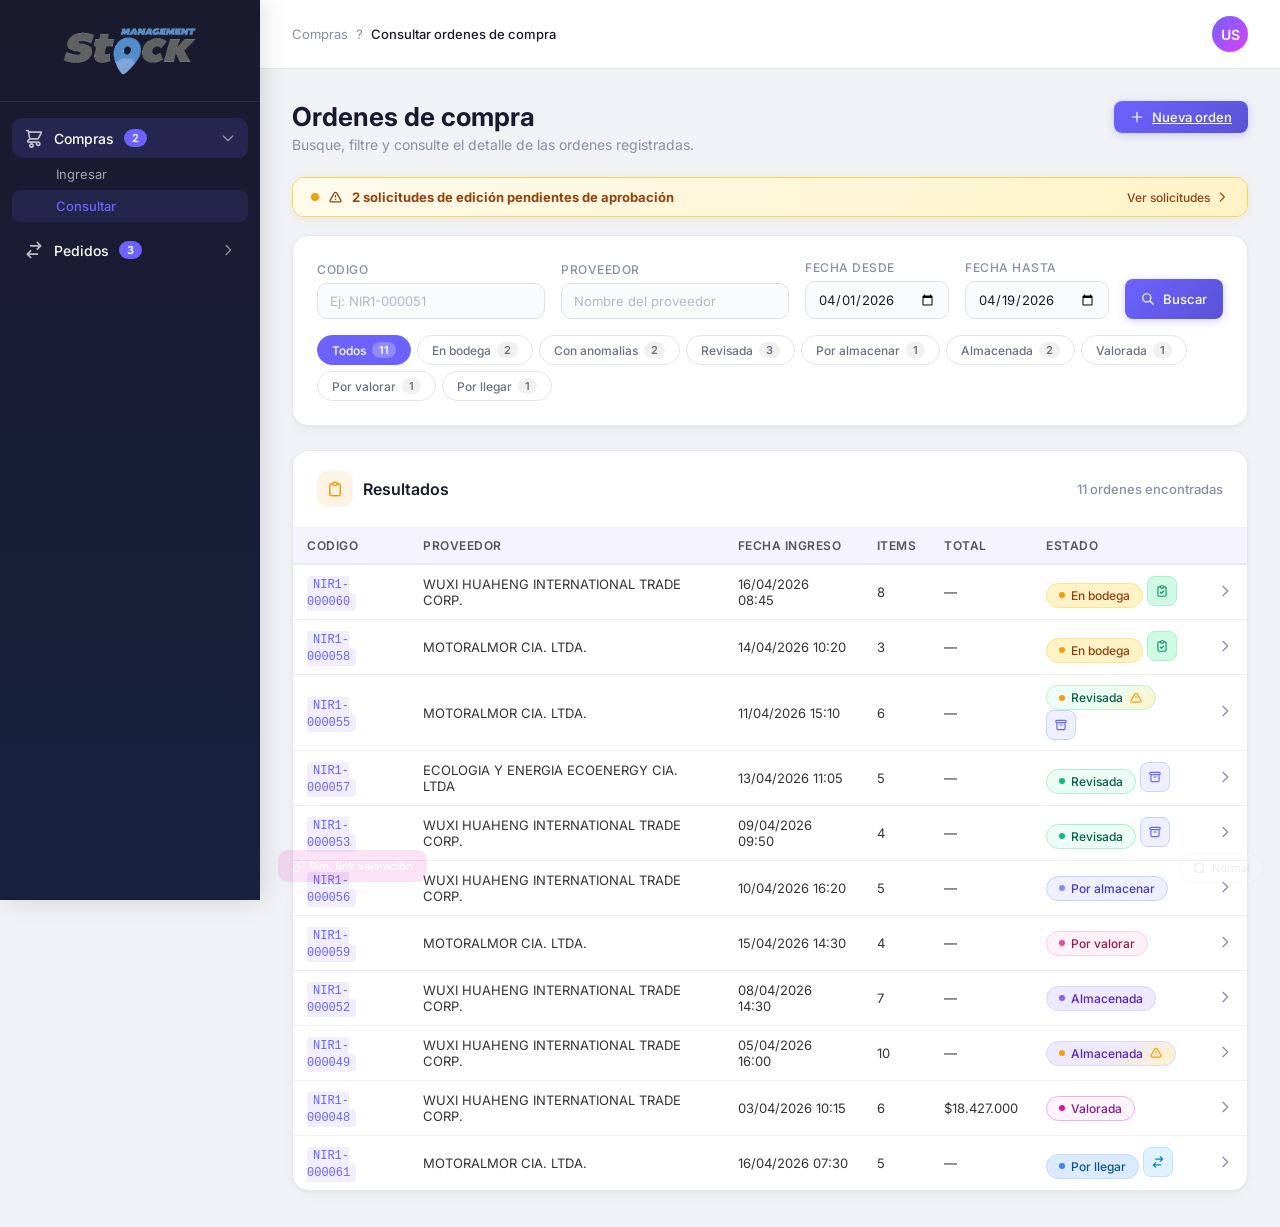
==== commit 3c109512: "casos de uso pedidos" ====
--- a/index.html
+++ b/index.html
@@ -42,16 +42,15 @@
               <path stroke-linecap="round" stroke-linejoin="round" stroke-width="2"
                     d="M8 7h12m0 0l-4-4m4 4l-4 4m0 6H4m0 0l4 4m-4-4l4-4"/>
             </svg>
-            <span class="nav-label">Traslado</span>
-            <span class="nav-badge">1</span>
+            <span class="nav-label">Pedidos</span>
+            <span class="nav-badge">3</span>
           </div>
           <svg class="nav-chevron" fill="none" stroke="currentColor" viewBox="0 0 24 24">
             <path stroke-linecap="round" stroke-linejoin="round" stroke-width="2" d="M9 5l7 7-7 7"/>
           </svg>
         </div>
         <div class="nav-submenu">
-          <a href="#">Crear</a>
-          <a href="#">Consultar</a>
+          <a href="pedidos_bodega.html">Solicitudes</a>
         </div>
       </div>
     </nav>
@@ -121,7 +120,7 @@
             <!-- Filtros por estado -->
             <div class="estado-tabs">
               <button class="estado-tab active" onclick="setTab(this)">
-                Todos <span class="tab-count">10</span>
+                Todos <span class="tab-count">11</span>
               </button>
               <button class="estado-tab" onclick="setTab(this)">
                 En bodega <span class="tab-count">2</span>
@@ -140,6 +139,9 @@
               </button>
               <button class="estado-tab" onclick="setTab(this)">
                 Valorada <span class="tab-count">1</span>
+              </button>
+              <button class="estado-tab" onclick="setTab(this)">
+                Por valorar <span class="tab-count">1</span>
               </button>
               <button class="estado-tab" onclick="setTab(this)">
                 Por llegar <span class="tab-count">1</span>
@@ -157,7 +159,7 @@
               </svg>
             </div>
             <h2>Resultados</h2>
-            <span class="card-header-right">9 ordenes encontradas</span>
+            <span class="card-header-right">11 ordenes encontradas</span>
           </div>
           <div class="card-body" style="padding:0;">
             <div class="table-wrapper" style="border:none; border-radius:0;">
@@ -245,6 +247,18 @@
                     <td>5</td>
                     <td>—</td>
                     <td><span class="status-badge por-almacenar"><span class="dot"></span> Por almacenar</span></td>
+                    <td>
+                      <svg width="16" height="16" fill="none" stroke="#8b8fa3" viewBox="0 0 24 24"><path stroke-linecap="round" stroke-linejoin="round" stroke-width="2" d="M9 5l7 7-7 7"/></svg>
+                    </td>
+                  </tr>
+                  <!-- Prioridad 3.8: Por valorar (Local directa — flujo directo sin revisión ni almacenamiento) -->
+                  <tr onclick="goToDetail('NIR1-000059','MOTORALMOR CIA. LTDA.','15/04/2026 14:30','por-valorar','Por valorar','','','','','Local directa')">
+                    <td><code>NIR1-000059</code></td>
+                    <td>MOTORALMOR CIA. LTDA.</td>
+                    <td>15/04/2026 14:30</td>
+                    <td>4</td>
+                    <td>—</td>
+                    <td><span class="status-badge por-valorar"><span class="dot"></span> Por valorar</span></td>
                     <td>
                       <svg width="16" height="16" fill="none" stroke="#8b8fa3" viewBox="0 0 24 24"><path stroke-linecap="round" stroke-linejoin="round" stroke-width="2" d="M9 5l7 7-7 7"/></svg>
                     </td>
--- a/css/styles.css
+++ b/css/styles.css
@@ -717,6 +717,17 @@
 
 .status-badge.valorada-anomalia .dot {
     background: #f59e0b;
+}
+
+/* Por valorar (Local directa) */
+.status-badge.por-valorar {
+    background: #fdf2f8;
+    color: #9d174d;
+    border: 1px solid #fbcfe8;
+}
+
+.status-badge.por-valorar .dot {
+    background: #ec4899;
 }
 
 /* Ingresada (Por llegar) */
@@ -3107,6 +3118,60 @@
     color: #64748b;
 }
 
+/* ── Sub-panel tipo local ── */
+.local-subtype-panel {
+    overflow: hidden;
+    max-height: 0;
+    opacity: 0;
+    transition: max-height 0.3s ease, opacity 0.25s ease, margin-top 0.3s ease;
+    margin-top: 0;
+}
+.local-subtype-panel.visible {
+    max-height: 80px;
+    opacity: 1;
+    margin-top: 12px;
+}
+.local-subtype-inner {
+    display: flex;
+    align-items: center;
+    gap: 16px;
+    padding: 12px 16px;
+    background: #f5f4ff;
+    border: 1.5px solid #ddd9ff;
+    border-radius: 10px;
+}
+.local-subtype-label {
+    font-size: 13px;
+    font-weight: 500;
+    color: #4a4580;
+    white-space: nowrap;
+}
+.local-subtype-options {
+    display: flex;
+    gap: 8px;
+}
+.local-subtype-btn {
+    padding: 6px 18px;
+    border-radius: 20px;
+    border: 1.5px solid #c4bfff;
+    background: #fff;
+    color: #6c63ff;
+    font-size: 13px;
+    font-weight: 500;
+    cursor: pointer;
+    transition: all 0.18s;
+    font-family: inherit;
+}
+.local-subtype-btn:hover {
+    border-color: #6c63ff;
+    background: #eeeeff;
+}
+.local-subtype-btn.selected {
+    background: #6c63ff;
+    border-color: #6c63ff;
+    color: #fff;
+}
+
 .upload-zone-icon {
     width: 48px;
     height: 48px;
